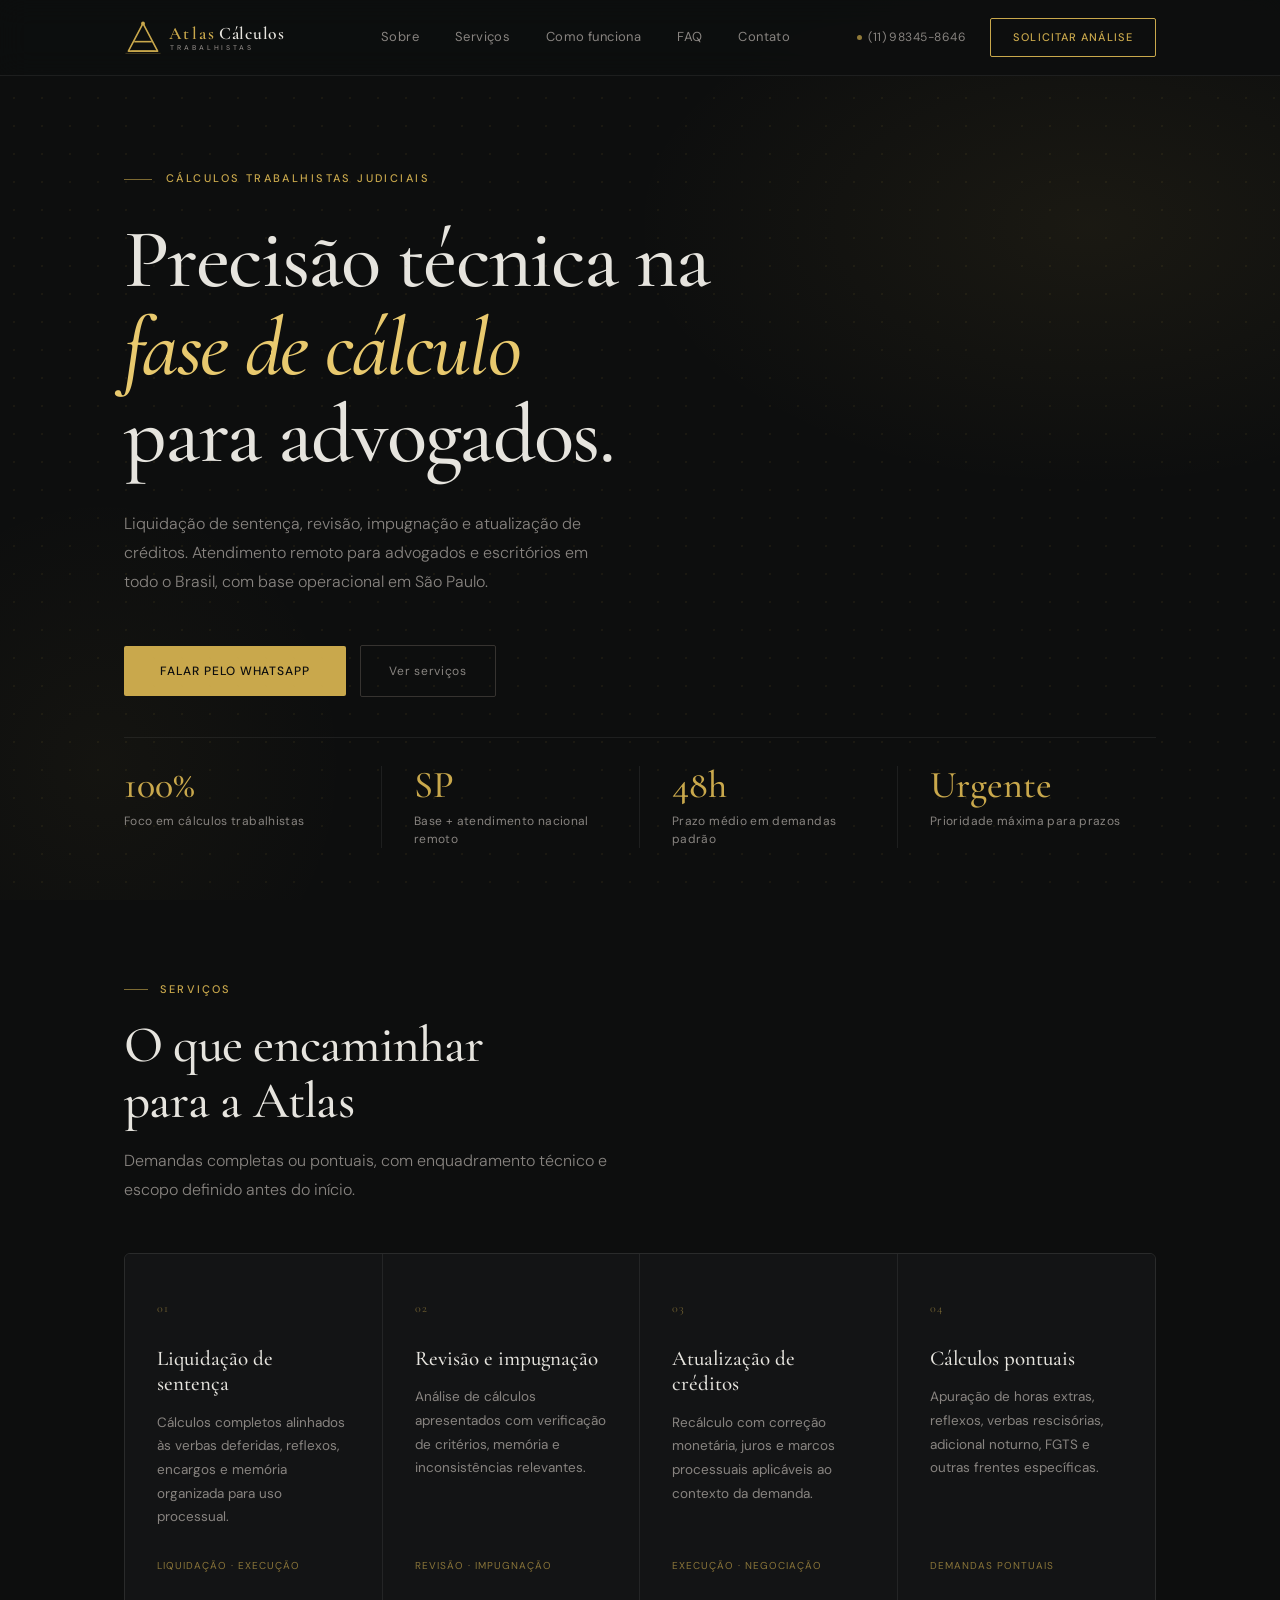
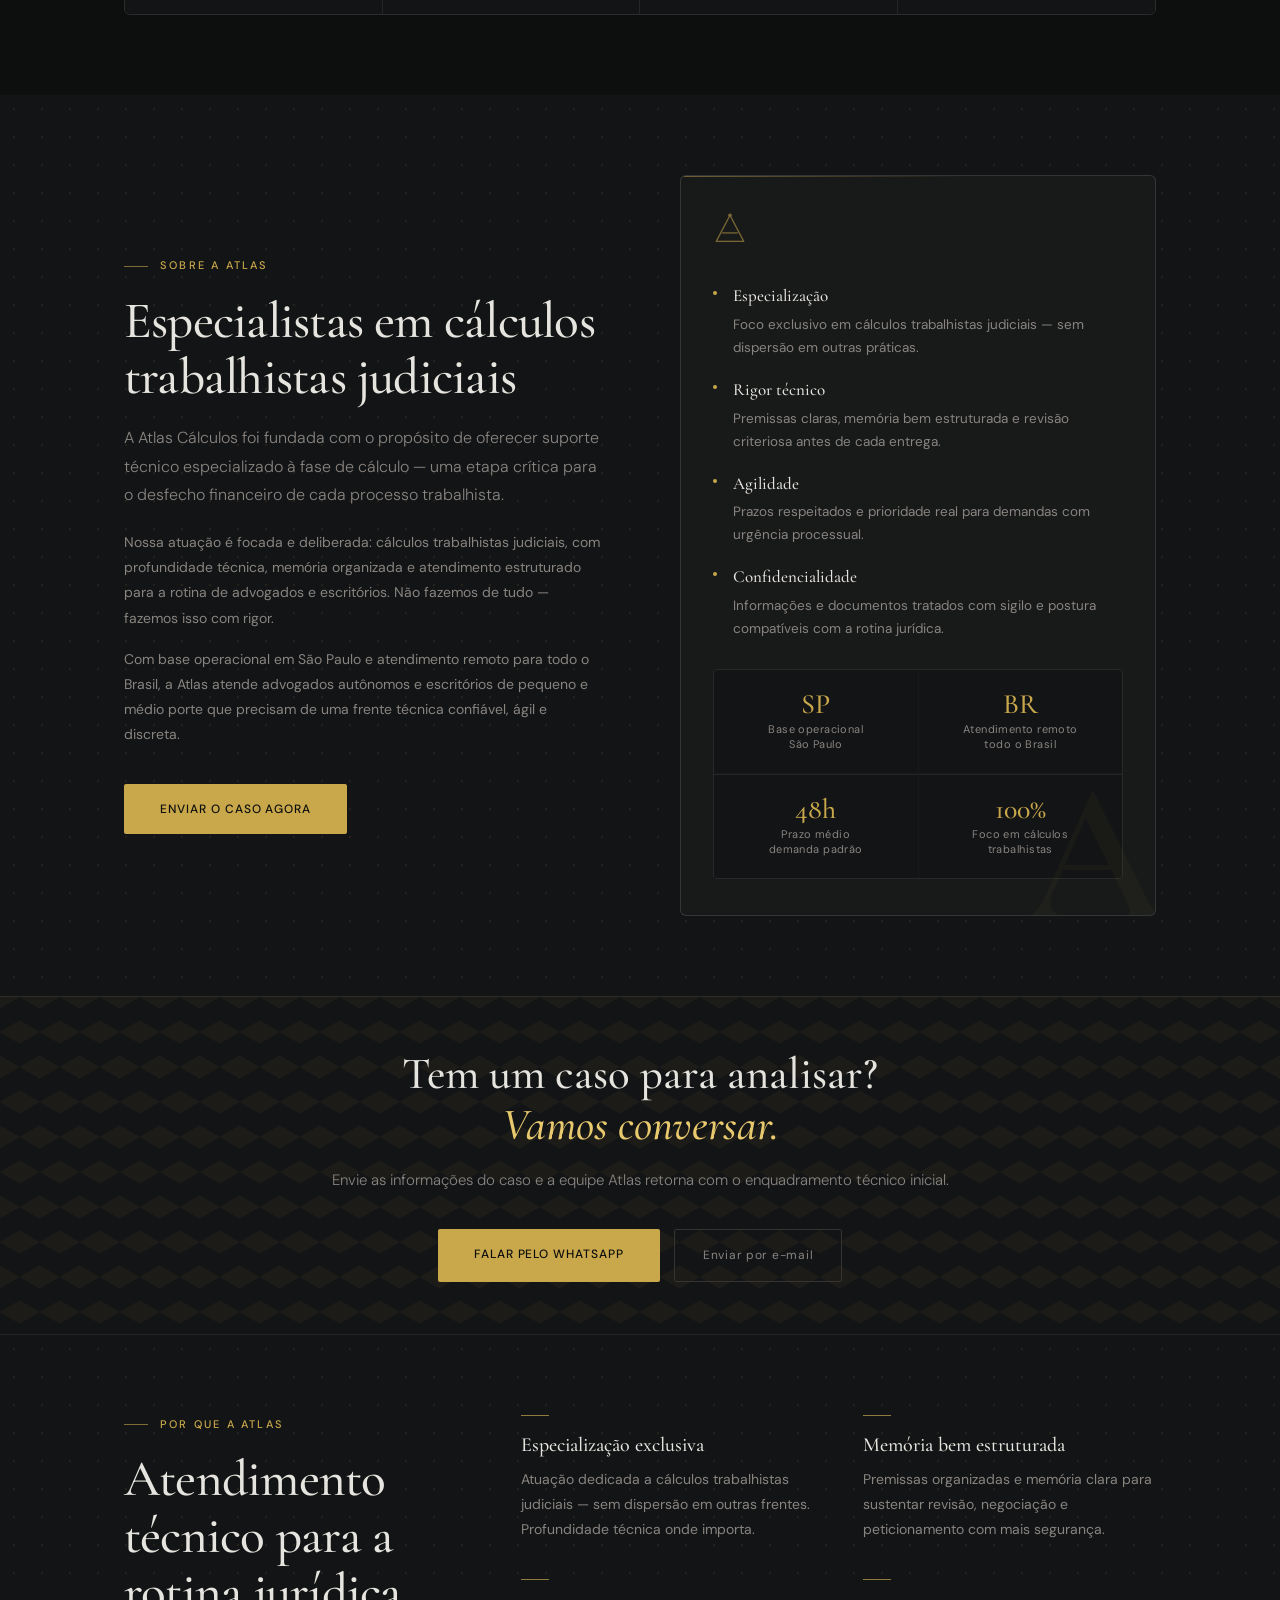
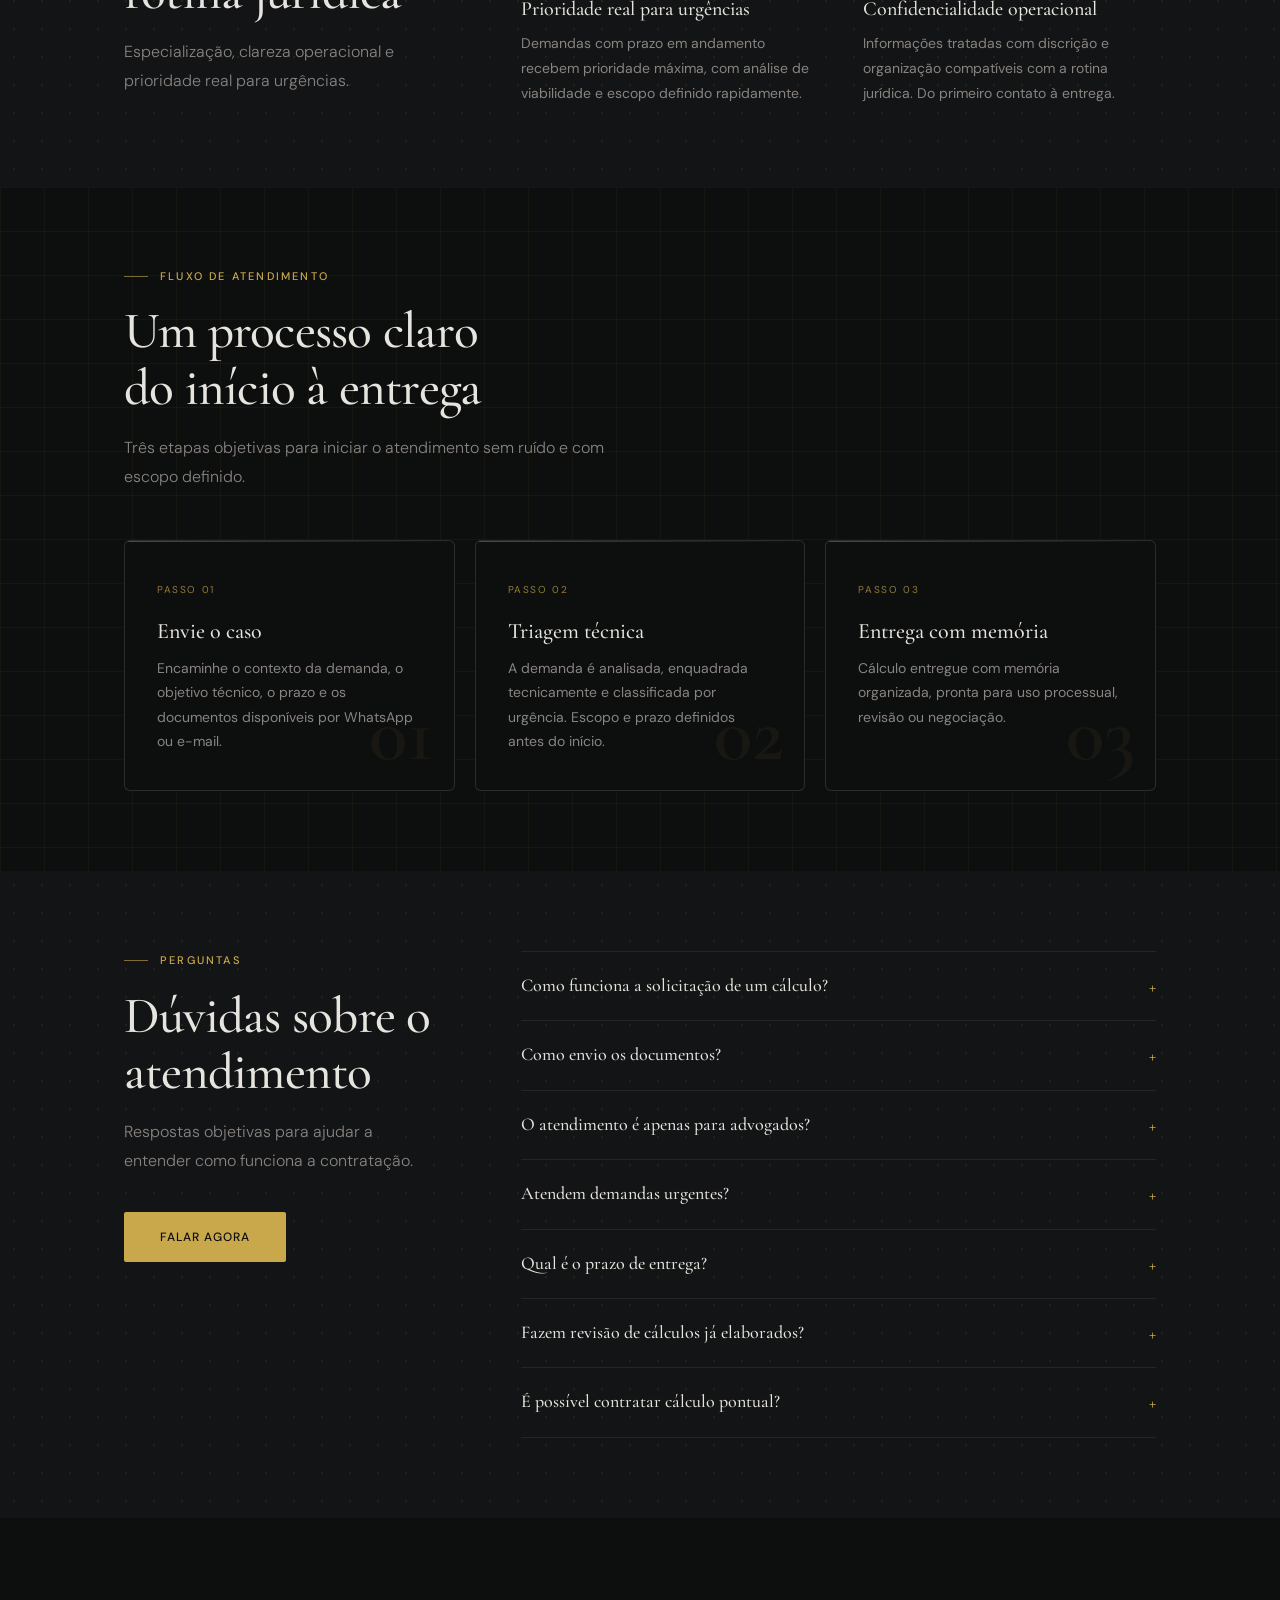
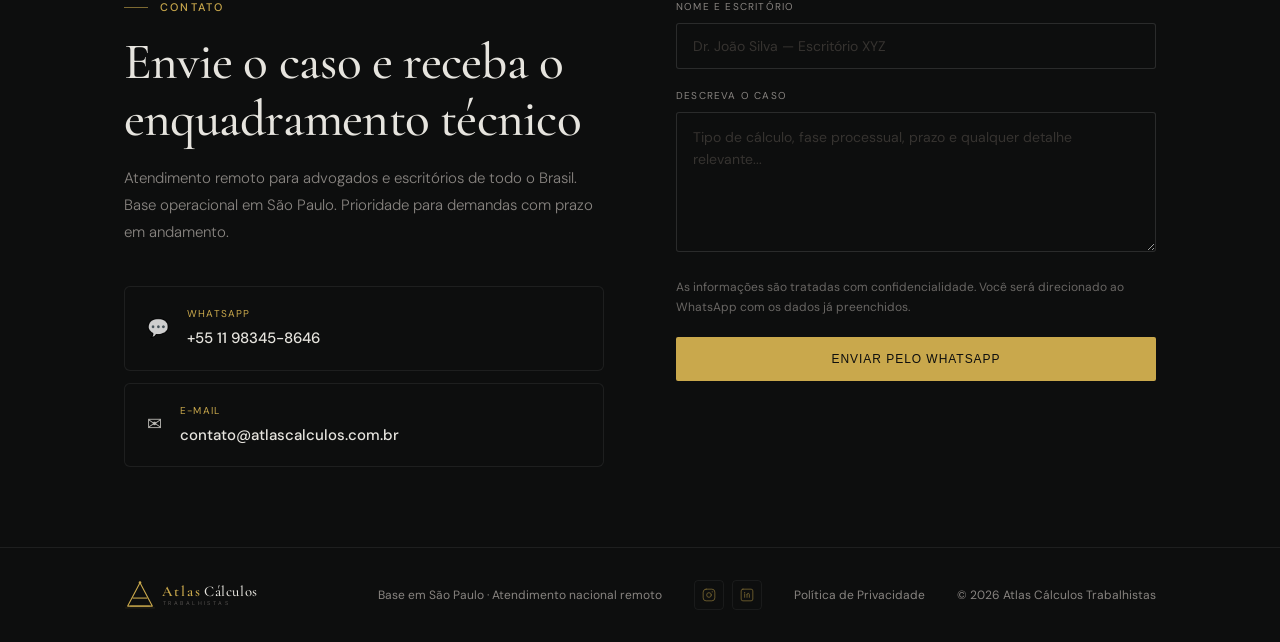
==== index.html @ a81eda56 "Add files via upload" ====
<!DOCTYPE html>
<html lang="pt-BR">
<head>
<meta charset="UTF-8"/>
<meta name="viewport" content="width=device-width, initial-scale=1.0"/>
<title>Atlas Cálculos Trabalhistas | Cálculos Judiciais para Advogados</title>
<meta name="description" content="Liquidação de sentença, revisão, impugnação e atualização de créditos trabalhistas. Atendimento remoto para advogados e escritórios em todo o Brasil, com base operacional em São Paulo."/>
<meta name="robots" content="index, follow"/>
<link rel="canonical" href="https://atlascalculos.com.br"/>
<meta name="theme-color" content="#0d0e0e"/>
<meta name="format-detection" content="telephone=yes"/>

<!-- Favicon SVG inline -->
<link rel="icon" type="image/svg+xml" href="data:image/svg+xml,%3Csvg xmlns='http://www.w3.org/2000/svg' viewBox='0 0 52 52'%3E%3Crect width='52' height='52' rx='8' fill='%230d0e0e'/%3E%3Cpolygon points='26,8 8,42 44,42' fill='none' stroke='%23c9a84c' stroke-width='2.5' stroke-linejoin='round'/%3E%3Cline x1='15' y1='30' x2='37' y2='30' stroke='%23c9a84c' stroke-width='2'/%3E%3Ccircle cx='26' cy='8' r='2.5' fill='%23c9a84c'/%3E%3C/svg%3E"/>

<!-- Open Graph / WhatsApp / redes sociais -->
<meta property="og:type" content="website"/>
<meta property="og:site_name" content="Atlas Cálculos Trabalhistas"/>
<meta property="og:title" content="Atlas Cálculos Trabalhistas | Cálculos Judiciais para Advogados"/>
<meta property="og:description" content="Liquidação de sentença, revisão, impugnação e atualização de créditos trabalhistas. Atendimento remoto para advogados e escritórios em todo o Brasil."/>
<meta property="og:url" content="https://atlascalculos.com.br"/>
<meta property="og:image" content="https://atlascalculos.com.br/og-image.jpg"/>
<meta property="og:image:width" content="1200"/>
<meta property="og:image:height" content="630"/>
<meta property="og:locale" content="pt_BR"/>

<!-- Twitter Card -->
<meta name="twitter:card" content="summary_large_image"/>
<meta name="twitter:title" content="Atlas Cálculos Trabalhistas"/>
<meta name="twitter:description" content="Cálculos trabalhistas judiciais para advogados e escritórios. Base em São Paulo, atendimento remoto nacional."/>
<meta name="twitter:image" content="https://atlascalculos.com.br/og-image.jpg"/>

<!-- Structured Data para Google -->
<script type="application/ld+json">
{
  "@context": "https://schema.org",
  "@type": "ProfessionalService",
  "name": "Atlas Cálculos Trabalhistas",
  "url": "https://atlascalculos.com.br",
  "description": "Cálculos trabalhistas judiciais para advogados e escritórios, com base operacional em São Paulo e atendimento técnico remoto para todo o Brasil.",
  "telephone": "+55 11 98345-8646",
  "email": "contato@atlascalculos.com.br",
  "address": {
    "@type": "PostalAddress",
    "addressLocality": "São Paulo",
    "addressRegion": "SP",
    "addressCountry": "BR"
  },
  "areaServed": {
    "@type": "Country",
    "name": "Brasil"
  },
  "availableLanguage": "pt-BR",
  "audience": {
    "@type": "Audience",
    "audienceType": "Advogados e escritórios de advocacia"
  },
  "contactPoint": {
    "@type": "ContactPoint",
    "telephone": "+55 11 98345-8646",
    "contactType": "customer service",
    "availableLanguage": "Portuguese"
  },
  "serviceType": [
    "Liquidação de sentença trabalhista",
    "Revisão de cálculos trabalhistas",
    "Impugnação de cálculos",
    "Atualização de créditos trabalhistas",
    "Cálculos trabalhistas judiciais"
  ]
}
</script>
<link rel="preconnect" href="https://fonts.googleapis.com"/>
<link rel="preconnect" href="https://fonts.gstatic.com" crossorigin/>
<link href="https://fonts.googleapis.com/css2?family=Cormorant+Garamond:ital,wght@0,400;0,500;0,600;1,400;1,500&family=DM+Sans:wght@300;400;500&display=swap" rel="stylesheet"/>
<style>
  /* ── TOKENS ── */
  :root {
    --bg:      #0d0e0e;
    --bg2:     #131415;
    --bg3:     #181919;
    --border:  rgba(255,255,255,0.07);
    --border2: rgba(255,255,255,0.12);
    --gold:    #c9a84c;
    --gold2:   #e8c96e;
    --text:    #e6e4de;
    --muted:   #888480;
    --faint:   #363330;
    --serif:   'Cormorant Garamond', Georgia, serif;
    --sans:    'DM Sans', sans-serif;
    --max:     1160px;
    --px:      clamp(24px, 5vw, 80px);
  }

  *, *::before, *::after { box-sizing: border-box; margin: 0; padding: 0; }
  html { scroll-behavior: smooth; }
  body {
    background: var(--bg);
    color: var(--text);
    font-family: var(--sans);
    font-size: 16px;
    line-height: 1.7;
    -webkit-font-smoothing: antialiased;
  }
  a { color: inherit; text-decoration: none; }

  /* ── CONTAINER ── */
  .wrap {
    max-width: var(--max);
    margin: 0 auto;
    padding: 0 var(--px);
  }

  /* ── NAV ── */
  nav {
    position: fixed; top: 0; left: 0; right: 0; z-index: 100;
    height: 76px;
    background: rgba(13,14,14,0.93);
    backdrop-filter: blur(14px);
    border-bottom: 0.5px solid var(--border);
  }
  .nav-inner {
    max-width: var(--max);
    margin: 0 auto;
    padding: 0 var(--px);
    height: 100%;
    display: flex;
    align-items: center;
    justify-content: space-between;
  }
  .nav-logo {
    display: flex;
    align-items: center;
    text-decoration: none;
  }
  .nav-links {
    display: flex;
    gap: 36px;
    font-size: 13px;
    color: var(--muted);
    letter-spacing: 0.03em;
  }
  .nav-links a { transition: color 0.18s; }
  .nav-links a:hover { color: var(--text); }
  .nav-phone {
    font-size: 12px;
    color: var(--muted);
    letter-spacing: 0.04em;
    display: flex;
    align-items: center;
    gap: 6px;
    transition: color 0.18s;
  }
  .nav-phone:hover { color: var(--text); }
  .nav-phone-dot {
    width: 5px; height: 5px;
    border-radius: 50%;
    background: var(--gold);
    opacity: 0.7;
    flex-shrink: 0;
  }
  .nav-right {
    display: flex;
    align-items: center;
    gap: 24px;
  }
  .nav-cta {
    display: inline-block;
    padding: 9px 22px;
    border: 0.5px solid var(--gold);
    color: var(--gold);
    font-size: 11px;
    font-weight: 500;
    letter-spacing: 0.1em;
    text-transform: uppercase;
    border-radius: 2px;
    transition: background 0.18s, color 0.18s;
  }
  .nav-cta:hover { background: var(--gold); color: #0d0e0e; }

  /* ── HERO ── */
  .hero {
    min-height: 100vh;
    display: flex;
    flex-direction: column;
    justify-content: flex-end;
    padding-top: 76px;
    position: relative;
    overflow: hidden;
  }
  .hero::before {
    content: '';
    position: absolute; inset: 0;
    background:
      radial-gradient(ellipse 55% 45% at 85% 25%, rgba(201,168,76,0.07) 0%, transparent 65%),
      radial-gradient(ellipse 35% 55% at 8%  85%, rgba(201,168,76,0.04) 0%, transparent 55%);
    pointer-events: none;
  }
  .hero::after {
    content: '';
    position: absolute; inset: 0;
    background-image: radial-gradient(circle, rgba(201,168,76,0.12) 1px, transparent 1px);
    background-size: 28px 28px;
    pointer-events: none;
    opacity: 0.6;
  }
  .hero-decor {
    position: absolute;
    top: 0; right: var(--px);
    width: 0.5px; height: 100%;
    background: linear-gradient(to bottom, transparent 5%, var(--border) 25%, var(--border) 75%, transparent 95%);
  }
  .hero-body {
    max-width: var(--max);
    margin: 0 auto;
    padding: 0 var(--px) 52px;
    width: 100%;
  }
  .hero-eyebrow {
    font-size: 11px;
    letter-spacing: 0.22em;
    text-transform: uppercase;
    color: var(--gold);
    font-weight: 500;
    margin-bottom: 28px;
    display: flex;
    align-items: center;
    gap: 14px;
  }
  .hero-eyebrow::before {
    content: '';
    display: block;
    width: 28px; height: 0.5px;
    background: var(--gold);
    opacity: 0.6;
  }
  .hero h1 {
    font-family: var(--serif);
    font-size: clamp(46px, 6.5vw, 88px);
    font-weight: 500;
    line-height: 1.05;
    letter-spacing: -0.02em;
    max-width: 780px;
    margin-bottom: 32px;
  }
  .hero h1 em {
    font-style: italic;
    color: var(--gold2);
  }
  .hero-sub {
    font-size: 16px;
    color: var(--muted);
    max-width: 500px;
    margin-bottom: 48px;
    line-height: 1.8;
    font-weight: 300;
  }
  .hero-actions {
    display: flex;
    gap: 14px;
    flex-wrap: wrap;
    align-items: center;
    margin-bottom: 40px;
  }

  /* ── BUTTONS ── */
  .btn-primary {
    display: inline-block;
    background: var(--gold);
    color: #0d0e0e;
    font-size: 12px;
    font-weight: 500;
    padding: 15px 36px;
    border-radius: 2px;
    letter-spacing: 0.08em;
    text-transform: uppercase;
    transition: background 0.18s, transform 0.15s;
    border: none; cursor: pointer;
  }
  .btn-primary:hover { background: var(--gold2); transform: translateY(-1px); }
  .btn-ghost {
    display: inline-block;
    background: transparent;
    color: var(--muted);
    font-size: 12px;
    padding: 15px 28px;
    border-radius: 2px;
    border: 0.5px solid var(--faint);
    letter-spacing: 0.06em;
    transition: border-color 0.18s, color 0.18s;
    cursor: pointer;
  }
  .btn-ghost:hover { border-color: var(--muted); color: var(--text); }

  /* ── HERO STATS ── */
  .hero-stats {
    display: grid;
    grid-template-columns: repeat(4, 1fr);
    gap: 0;
    border-top: 0.5px solid var(--border);
    padding-top: 28px;
  }
  .stat {
    padding-right: 32px;
    border-right: 0.5px solid var(--border);
  }
  .stat:first-child { padding-left: 0; }
  .stat:last-child { border-right: none; padding-right: 0; }
  .stat + .stat { padding-left: 32px; }
  .stat-num {
    font-family: var(--serif);
    font-size: 38px;
    font-weight: 500;
    color: var(--gold);
    line-height: 1;
    margin-bottom: 8px;
  }
  .stat-label {
    font-size: 12px;
    color: var(--muted);
    letter-spacing: 0.03em;
    line-height: 1.5;
  }

  /* ── SECTION BASE ── */
  .section {
    padding: 80px 0;
  }
  .section-inner {
    max-width: var(--max);
    margin: 0 auto;
    padding: 0 var(--px);
  }
  .section-alt {
    background: var(--bg2);
    background-image: radial-gradient(circle, rgba(201,168,76,0.09) 1px, transparent 1px);
    background-size: 28px 28px;
  }

  .section-process {
    background: var(--bg);
    background-image:
      linear-gradient(rgba(201,168,76,0.05) 1px, transparent 1px),
      linear-gradient(90deg, rgba(201,168,76,0.05) 1px, transparent 1px);
    background-size: 44px 44px;
  }

  .section-header {
    margin-bottom: 48px;
  }
  .eyebrow {
    font-size: 11px;
    letter-spacing: 0.2em;
    text-transform: uppercase;
    color: var(--gold);
    font-weight: 500;
    margin-bottom: 18px;
    display: flex;
    align-items: center;
    gap: 12px;
  }
  .eyebrow::before {
    content: '';
    display: block;
    width: 24px; height: 0.5px;
    background: var(--gold);
    opacity: 0.6;
    flex-shrink: 0;
  }
  h2 {
    font-family: var(--serif);
    font-size: clamp(32px, 4vw, 54px);
    font-weight: 500;
    line-height: 1.1;
    letter-spacing: -0.015em;
    margin-bottom: 18px;
  }
  .lead {
    font-size: 16px;
    color: var(--muted);
    max-width: 520px;
    line-height: 1.8;
    font-weight: 300;
  }

  /* ── SERVICES ── */
  .services-grid {
    display: grid;
    grid-template-columns: repeat(4, 1fr);
    border: 0.5px solid var(--border2);
    border-radius: 6px;
    overflow: hidden;
  }
  .service-card {
    background: var(--bg2);
    padding: 44px 32px 40px;
    transition: background 0.2s;
    display: flex;
    flex-direction: column;
    border-right: 0.5px solid var(--border);
  }
  .service-card:last-child { border-right: none; }
  .service-card:hover { background: var(--bg3); }
  .svc-num {
    font-family: var(--serif);
    font-size: 12px;
    color: var(--gold);
    opacity: 0.5;
    letter-spacing: 0.12em;
    margin-bottom: 28px;
  }
  .service-card h3 {
    font-family: var(--serif);
    font-size: 21px;
    font-weight: 500;
    line-height: 1.2;
    margin-bottom: 14px;
    flex-shrink: 0;
  }
  .service-card p {
    font-size: 13.5px;
    color: var(--muted);
    line-height: 1.75;
    flex: 1;
  }
  .svc-tag {
    display: inline-block;
    margin-top: 28px;
    font-size: 10px;
    color: var(--gold);
    opacity: 0.65;
    letter-spacing: 0.1em;
    text-transform: uppercase;
    flex-shrink: 0;
  }

  /* ── TRUST ── */
  .trust-layout {
    display: grid;
    grid-template-columns: 1fr 2fr;
    gap: 80px;
    align-items: start;
  }
  .trust-sticky {
    position: sticky;
    top: 100px;
  }
  .trust-grid {
    display: grid;
    grid-template-columns: 1fr 1fr;
    gap: 36px 48px;
  }
  .trust-item {}
  .trust-bar {
    width: 28px; height: 0.5px;
    background: var(--gold);
    opacity: 0.7;
    margin-bottom: 18px;
  }
  .trust-item h4 {
    font-family: var(--serif);
    font-size: 20px;
    font-weight: 500;
    margin-bottom: 10px;
    line-height: 1.2;
  }
  .trust-item p {
    font-size: 14px;
    color: var(--muted);
    line-height: 1.8;
  }

  /* ── PROCESS ── */
  .process-steps {
    display: grid;
    grid-template-columns: repeat(3, 1fr);
    gap: 20px;
  }
  .step {
    position: relative;
    padding: 40px 32px 36px;
    border: 0.5px solid var(--border2);
    border-radius: 6px;
    background: var(--bg);
    overflow: hidden;
  }
  .step::before {
    content: '';
    position: absolute;
    top: 0; left: 0; right: 0;
    height: 1px;
    background: linear-gradient(to right, var(--gold), transparent);
    opacity: 0.4;
  }
  .step-bg-num {
    font-family: var(--serif);
    font-size: 80px;
    font-weight: 600;
    color: var(--gold);
    opacity: 0.06;
    line-height: 1;
    position: absolute;
    bottom: 16px; right: 20px;
    user-select: none;
  }
  .step-label {
    font-size: 10px;
    letter-spacing: 0.16em;
    text-transform: uppercase;
    color: var(--gold);
    opacity: 0.7;
    margin-bottom: 20px;
  }
  .step h4 {
    font-family: var(--serif);
    font-size: 22px;
    font-weight: 500;
    margin-bottom: 12px;
    line-height: 1.2;
  }
  .step p {
    font-size: 14px;
    color: var(--muted);
    line-height: 1.75;
    position: relative;
  }

  /* ── FAQ ── */
  .faq-wrap {
    display: grid;
    grid-template-columns: 1fr 2fr;
    gap: 80px;
    align-items: start;
  }
  .faq-sticky {
    position: sticky;
    top: 100px;
  }
  .faq-list { }
  .faq-item {
    border-top: 0.5px solid var(--border);
    padding: 22px 0;
    cursor: pointer;
  }
  .faq-item:last-child { border-bottom: 0.5px solid var(--border); }
  .faq-q {
    display: flex;
    justify-content: space-between;
    align-items: flex-start;
    gap: 16px;
    font-family: var(--serif);
    font-size: 18px;
    font-weight: 500;
    line-height: 1.3;
    user-select: none;
  }
  .faq-icon {
    color: var(--gold);
    font-size: 18px;
    line-height: 1.3;
    flex-shrink: 0;
    transition: transform 0.25s;
    margin-top: 1px;
  }
  .faq-a {
    font-size: 14px;
    color: var(--muted);
    line-height: 1.8;
    max-height: 0;
    overflow: hidden;
    transition: max-height 0.35s ease, margin-top 0.25s;
  }
  .faq-item.open .faq-a { max-height: 320px; margin-top: 14px; }
  .faq-item.open .faq-icon { transform: rotate(45deg); }

  /* ── CONTACT ── */
  .contact-grid {
    display: grid;
    grid-template-columns: 1fr 1fr;
    gap: 72px;
    align-items: start;
  }
  .contact-desc {
    font-size: 15px;
    color: var(--muted);
    line-height: 1.8;
    margin-bottom: 40px;
    font-weight: 300;
  }
  .channels { display: flex; flex-direction: column; gap: 12px; }
  .channel {
    display: flex;
    align-items: center;
    gap: 18px;
    padding: 18px 22px;
    border: 0.5px solid var(--border);
    border-radius: 6px;
    background: var(--bg);
    transition: border-color 0.2s, background 0.2s;
  }
  .channel:hover { border-color: rgba(201,168,76,0.4); background: var(--bg3); }
  .channel-ico { font-size: 18px; opacity: 0.8; flex-shrink: 0; }
  .channel-lbl { font-size: 10px; text-transform: uppercase; letter-spacing: 0.12em; color: var(--gold); margin-bottom: 4px; }
  .channel-val { font-size: 15px; font-weight: 500; }
  .form-group { margin-bottom: 18px; }
  .form-group label {
    display: block;
    font-size: 10px;
    text-transform: uppercase;
    letter-spacing: 0.12em;
    color: var(--muted);
    margin-bottom: 8px;
  }
  .form-group input,
  .form-group textarea,
  .form-group select {
    width: 100%;
    background: var(--bg);
    border: 0.5px solid var(--border2);
    border-radius: 3px;
    padding: 13px 16px;
    color: var(--text);
    font-family: var(--sans);
    font-size: 14px;
    outline: none;
    transition: border-color 0.18s;
    appearance: none;
    -webkit-appearance: none;
  }
  .form-group input::placeholder,
  .form-group textarea::placeholder { color: var(--faint); }
  .form-group input:focus,
  .form-group textarea:focus,
  .form-group select:focus { border-color: rgba(201,168,76,0.5); }
  .form-group textarea { min-height: 110px; resize: vertical; line-height: 1.6; }
  .form-note {
    font-size: 12px;
    color: var(--muted);
    line-height: 1.65;
    margin-bottom: 20px;
    opacity: 0.75;
  }
  .btn-full { width: 100%; text-align: center; display: block; }

  /* ── SOBRE ── */
  .sobre-layout {
    display: grid;
    grid-template-columns: 1fr 1fr;
    gap: 80px;
    align-items: center;
  }
  .sobre-visual {
    position: relative;
  }
  .sobre-box {
    background: var(--bg3);
    border: 0.5px solid var(--border2);
    border-radius: 6px;
    padding: 36px 32px;
    position: relative;
    overflow: hidden;
  }
  .sobre-valores {
    display: flex;
    flex-direction: column;
    gap: 16px;
    position: relative;
  }
  .sobre-box::before {
    content: '';
    position: absolute;
    top: 0; left: 0; right: 0;
    height: 1px;
    background: linear-gradient(to right, var(--gold), transparent 60%);
    opacity: 0.5;
  }
  .sobre-box::after {
    content: 'A';
    font-family: var(--serif);
    font-size: 200px;
    font-weight: 600;
    color: var(--gold);
    opacity: 0.04;
    position: absolute;
    bottom: -40px; right: -10px;
    line-height: 1;
    user-select: none;
    pointer-events: none;
  }
  .sobre-valor {
    display: flex;
    align-items: flex-start;
    gap: 16px;
  }
  .sobre-valor-dot {
    width: 4px; height: 4px;
    border-radius: 50%;
    background: var(--gold);
    flex-shrink: 0;
    margin-top: 9px;
  }
  .sobre-valor-text strong {
    display: block;
    font-family: var(--serif);
    font-size: 17px;
    font-weight: 500;
    margin-bottom: 3px;
  }
  .sobre-valor-text p {
    font-size: 13.5px;
    color: var(--muted);
    line-height: 1.7;
  }
  .sobre-pilares {
    display: grid;
    grid-template-columns: 1fr 1fr;
    gap: 1px;
    margin-top: 28px;
    border: 0.5px solid var(--border);
    border-radius: 4px;
    overflow: hidden;
  }
  .pilar {
    background: var(--bg2);
    padding: 20px;
    text-align: center;
  }
  .pilar-num {
    font-family: var(--serif);
    font-size: 28px;
    font-weight: 500;
    color: var(--gold);
    line-height: 1;
    margin-bottom: 4px;
  }
  .pilar-lbl {
    font-size: 11px;
    color: var(--muted);
    letter-spacing: 0.04em;
    line-height: 1.4;
  }

  /* ── HUMANIZED CTA BANNER ── */
  .cta-banner {
    border-top: 0.5px solid var(--border);
    border-bottom: 0.5px solid var(--border);
    padding: 52px 0;
    background-color: var(--bg2);
    background-image:
      linear-gradient(30deg, rgba(201,168,76,0.05) 12%, transparent 12.5%, transparent 87%, rgba(201,168,76,0.05) 87.5%),
      linear-gradient(150deg, rgba(201,168,76,0.05) 12%, transparent 12.5%, transparent 87%, rgba(201,168,76,0.05) 87.5%),
      linear-gradient(30deg, rgba(201,168,76,0.05) 12%, transparent 12.5%, transparent 87%, rgba(201,168,76,0.05) 87.5%),
      linear-gradient(150deg, rgba(201,168,76,0.05) 12%, transparent 12.5%, transparent 87%, rgba(201,168,76,0.05) 87.5%);
    background-size: 40px 70px;
    background-position: 0 0, 0 0, 20px 35px, 20px 35px;
    text-align: center;
  }
  .cta-banner h3 {
    font-family: var(--serif);
    font-size: clamp(28px, 3.5vw, 48px);
    font-weight: 500;
    margin-bottom: 16px;
    line-height: 1.15;
  }
  .cta-banner h3 em { font-style: italic; color: var(--gold2); }
  .cta-banner p {
    font-size: 15px;
    color: var(--muted);
    margin-bottom: 36px;
    font-weight: 300;
  }
  .cta-banner-actions {
    display: flex;
    gap: 14px;
    justify-content: center;
    flex-wrap: wrap;
  }
  footer {
    border-top: 0.5px solid var(--border);
    padding: 28px 0;
  }
  .footer-inner {
    max-width: var(--max);
    margin: 0 auto;
    padding: 0 var(--px);
    display: flex;
    justify-content: space-between;
    align-items: center;
    flex-wrap: wrap;
    gap: 12px;
  }
  .footer-logo { font-family: var(--serif); font-size: 16px; font-weight: 600; }
  .footer-logo span { color: var(--gold); }
  .footer-meta { display: flex; gap: 32px; align-items: center; }
  footer p, .footer-meta a { font-size: 12px; color: var(--muted); }

  /* ── MOBILE ── */
  @media (max-width: 1024px) {
    .services-grid { grid-template-columns: repeat(2, 1fr); }
    .service-card { border-bottom: 0.5px solid var(--border); }
    .trust-layout { grid-template-columns: 1fr; gap: 48px; }
    .trust-sticky { position: static; }
    .faq-wrap { grid-template-columns: 1fr; gap: 48px; }
    .faq-sticky { position: static; }
    .sobre-layout { grid-template-columns: 1fr; gap: 52px; }
  }
  @media (max-width: 768px) {
    .nav-links { display: none; }
    .nav-phone { display: none; }
    .hero-stats { grid-template-columns: repeat(2, 1fr); gap: 0; }
    .stat { border-right: 0.5px solid var(--border); border-bottom: 0.5px solid var(--border); padding: 20px; }
    .stat:nth-child(2) { border-right: none; }
    .stat:nth-child(3), .stat:nth-child(4) { border-bottom: none; }
    .stat + .stat { padding-left: 20px; }
    .services-grid { grid-template-columns: 1fr; }
    .trust-grid { grid-template-columns: 1fr; gap: 36px; }
    .process-steps { grid-template-columns: 1fr; }
    .contact-grid { grid-template-columns: 1fr; gap: 52px; }
    .footer-inner { flex-direction: column; text-align: center; }
    .footer-meta { flex-direction: column; gap: 8px; }
    .sobre-pilares { grid-template-columns: 1fr 1fr; }
  }

  /* ── ANIMATIONS ── */
  @keyframes fadeUp {
    from { opacity: 0; transform: translateY(20px); }
    to   { opacity: 1; transform: translateY(0); }
  }
  .hero-eyebrow { animation: fadeUp 0.55s 0.05s ease both; }
  .hero h1      { animation: fadeUp 0.65s 0.15s ease both; }
  .hero-sub     { animation: fadeUp 0.65s 0.25s ease both; }
  .hero-actions { animation: fadeUp 0.65s 0.32s ease both; }
  .hero-stats   { animation: fadeUp 0.65s 0.42s ease both; }

  /* ── LGPD COOKIE BANNER ── */
  .lgpd-banner {
    position: fixed;
    bottom: 0; left: 0; right: 0;
    z-index: 200;
    background: var(--bg2);
    border-top: 0.5px solid var(--border2);
    padding: 20px var(--px);
    display: none;
    animation: fadeUp 0.4s ease both;
  }
  .lgpd-inner {
    max-width: var(--max);
    margin: 0 auto;
    display: flex;
    align-items: center;
    justify-content: space-between;
    gap: 24px;
    flex-wrap: wrap;
  }
  .lgpd-text {
    font-size: 13px;
    color: var(--muted);
    line-height: 1.65;
    flex: 1;
    min-width: 280px;
  }
  .lgpd-text a {
    color: var(--gold);
    text-decoration: underline;
    text-underline-offset: 2px;
  }
  .lgpd-actions {
    display: flex;
    gap: 10px;
    flex-shrink: 0;
  }
  .lgpd-accept {
    background: var(--gold);
    color: #0d0e0e;
    border: none;
    padding: 10px 24px;
    font-size: 11px;
    font-weight: 500;
    letter-spacing: 0.08em;
    text-transform: uppercase;
    border-radius: 2px;
    cursor: pointer;
    font-family: var(--sans);
    transition: background 0.18s;
  }
  .lgpd-accept:hover { background: var(--gold2); }
  .lgpd-reject {
    background: transparent;
    color: var(--muted);
    border: 0.5px solid var(--faint);
    padding: 10px 20px;
    font-size: 11px;
    font-weight: 500;
    letter-spacing: 0.06em;
    text-transform: uppercase;
    border-radius: 2px;
    cursor: pointer;
    font-family: var(--sans);
    transition: border-color 0.18s, color 0.18s;
  }
  .lgpd-reject:hover { border-color: var(--muted); color: var(--text); }

  /* ── PRIVACY MODAL ── */
  .priv-modal {
    position: fixed;
    inset: 0;
    z-index: 300;
    background: rgba(0,0,0,0.7);
    backdrop-filter: blur(6px);
    display: none;
    align-items: center;
    justify-content: center;
    padding: 24px;
  }
  .priv-box {
    background: var(--bg2);
    border: 0.5px solid var(--border2);
    border-radius: 6px;
    max-width: 680px;
    width: 100%;
    max-height: 80vh;
    overflow-y: auto;
    padding: 44px 40px;
    position: relative;
  }
  .priv-box h2 {
    font-size: clamp(24px, 3vw, 32px);
    margin-bottom: 24px;
  }
  .priv-box h4 {
    font-family: var(--serif);
    font-size: 18px;
    font-weight: 500;
    margin: 24px 0 8px;
    color: var(--text);
  }
  .priv-box p {
    font-size: 14px;
    color: var(--muted);
    line-height: 1.8;
    margin-bottom: 8px;
  }
  .priv-close {
    position: absolute;
    top: 20px; right: 24px;
    background: none;
    border: none;
    color: var(--muted);
    font-size: 24px;
    cursor: pointer;
    transition: color 0.18s;
    line-height: 1;
  }
  .priv-close:hover { color: var(--text); }
  @media (max-width: 768px) {
    .lgpd-inner { flex-direction: column; align-items: flex-start; }
    .priv-box { padding: 32px 24px; }
  }
</style>
</head>
<body>

<!-- NAV -->
<nav>
  <div class="nav-inner">
    <a href="#inicio" class="nav-logo">
      <svg width="190" height="44" viewBox="0 0 260 52" fill="none" xmlns="http://www.w3.org/2000/svg">
        <polygon points="26,6 6,44 46,44" fill="none" stroke="#c9a84c" stroke-width="2.2" stroke-linejoin="round"/>
        <line x1="14" y1="31" x2="38" y2="31" stroke="#c9a84c" stroke-width="2.2"/>
        <circle cx="26" cy="6" r="2.6" fill="#c9a84c"/>
        <line x1="2" y1="47" x2="50" y2="47" stroke="#c9a84c" stroke-width="0.8" opacity="0.5"/>
        <line x1="10" y1="44" x2="42" y2="44" stroke="#c9a84c" stroke-width="1.6"/>
        <text x="62" y="28" font-family="'Cormorant Garamond', Georgia, serif" font-size="24" font-weight="600" fill="#c9a84c" letter-spacing="3">Atlas</text>
        <text x="130" y="28" font-family="'Cormorant Garamond', Georgia, serif" font-size="24" font-weight="600" fill="#e6e4de" letter-spacing="1">Cálculos</text>
        <text x="63" y="43" font-family="'DM Sans', sans-serif" font-size="9.5" font-weight="500" fill="#888480" letter-spacing="4">TRABALHISTAS</text>
      </svg>
    </a>
    <div class="nav-links">
      <a href="#sobre">Sobre</a>
      <a href="#servicos">Serviços</a>
      <a href="#como-funciona">Como funciona</a>
      <a href="#faq">FAQ</a>
      <a href="#contato">Contato</a>
    </div>
    <div class="nav-right">
      <a href="tel:+5511983458646" class="nav-phone">
        <span class="nav-phone-dot"></span>
        (11) 98345-8646
      </a>
      <a href="https://wa.me/5511983458646" class="nav-cta" target="_blank">Solicitar análise</a>
    </div>
  </div>
</nav>

<!-- HERO -->
<section class="hero" id="inicio">
  <div class="hero-decor"></div>
  <div class="hero-body">
    <p class="hero-eyebrow">Cálculos Trabalhistas Judiciais</p>
    <h1>Precisão técnica na<br/><em>fase de cálculo</em><br/>para advogados.</h1>
    <p class="hero-sub">Liquidação de sentença, revisão, impugnação e atualização de créditos. Atendimento remoto para advogados e escritórios em todo o Brasil, com base operacional em São Paulo.</p>
    <div class="hero-actions">
      <a href="https://wa.me/5511983458646" class="btn-primary" target="_blank">Falar pelo WhatsApp</a>
      <a href="#servicos" class="btn-ghost">Ver serviços</a>
    </div>
    <div class="hero-stats">
      <div class="stat">
        <div class="stat-num">100%</div>
        <div class="stat-label">Foco em cálculos trabalhistas</div>
      </div>
      <div class="stat">
        <div class="stat-num">SP</div>
        <div class="stat-label">Base + atendimento nacional remoto</div>
      </div>
      <div class="stat">
        <div class="stat-num">48h</div>
        <div class="stat-label">Prazo médio em demandas padrão</div>
      </div>
      <div class="stat">
        <div class="stat-num">Urgente</div>
        <div class="stat-label">Prioridade máxima para prazos</div>
      </div>
    </div>
  </div>
</section>

<!-- SERVIÇOS -->
<div class="section" id="servicos">
  <div class="section-inner">
    <div class="section-header">
      <p class="eyebrow">Serviços</p>
      <h2>O que encaminhar<br/>para a Atlas</h2>
      <p class="lead">Demandas completas ou pontuais, com enquadramento técnico e escopo definido antes do início.</p>
    </div>
    <div class="services-grid">
      <div class="service-card">
        <div class="svc-num">01</div>
        <h3>Liquidação de sentença</h3>
        <p>Cálculos completos alinhados às verbas deferidas, reflexos, encargos e memória organizada para uso processual.</p>
        <span class="svc-tag">Liquidação · Execução</span>
      </div>
      <div class="service-card">
        <div class="svc-num">02</div>
        <h3>Revisão e impugnação</h3>
        <p>Análise de cálculos apresentados com verificação de critérios, memória e inconsistências relevantes.</p>
        <span class="svc-tag">Revisão · Impugnação</span>
      </div>
      <div class="service-card">
        <div class="svc-num">03</div>
        <h3>Atualização de créditos</h3>
        <p>Recálculo com correção monetária, juros e marcos processuais aplicáveis ao contexto da demanda.</p>
        <span class="svc-tag">Execução · Negociação</span>
      </div>
      <div class="service-card">
        <div class="svc-num">04</div>
        <h3>Cálculos pontuais</h3>
        <p>Apuração de horas extras, reflexos, verbas rescisórias, adicional noturno, FGTS e outras frentes específicas.</p>
        <span class="svc-tag">Demandas pontuais</span>
      </div>
    </div>
  </div>
</div>

<!-- SOBRE A ATLAS -->
<div class="section section-alt" id="sobre">
  <div class="section-inner">
    <div class="sobre-layout">
      <div>
        <p class="eyebrow">Sobre a Atlas</p>
        <h2>Especialistas em cálculos trabalhistas judiciais</h2>
        <p class="lead" style="margin-top:16px">A Atlas Cálculos foi fundada com o propósito de oferecer suporte técnico especializado à fase de cálculo — uma etapa crítica para o desfecho financeiro de cada processo trabalhista.</p>
        <p style="font-size:14px; color:var(--muted); margin-top:20px; line-height:1.8">Nossa atuação é focada e deliberada: cálculos trabalhistas judiciais, com profundidade técnica, memória organizada e atendimento estruturado para a rotina de advogados e escritórios. Não fazemos de tudo — fazemos isso com rigor.</p>
        <p style="font-size:14px; color:var(--muted); margin-top:16px; line-height:1.8">Com base operacional em São Paulo e atendimento remoto para todo o Brasil, a Atlas atende advogados autônomos e escritórios de pequeno e médio porte que precisam de uma frente técnica confiável, ágil e discreta.</p>
        <div style="margin-top:36px">
          <a href="https://wa.me/5511983458646" class="btn-primary" target="_blank">Enviar o caso agora</a>
        </div>
      </div>
      <div class="sobre-visual">
        <div class="sobre-box">
          <div style="margin-bottom: 28px; opacity: 0.55;">
            <svg width="34" height="34" viewBox="0 0 52 52" fill="none" xmlns="http://www.w3.org/2000/svg">
              <polygon points="26,5 5,45 47,45" fill="none" stroke="#c9a84c" stroke-width="2" stroke-linejoin="round"/>
              <line x1="14" y1="32" x2="38" y2="32" stroke="#c9a84c" stroke-width="2"/>
              <circle cx="26" cy="5" r="2.8" fill="#c9a84c"/>
              <line x1="10" y1="45" x2="42" y2="45" stroke="#c9a84c" stroke-width="1.5"/>
            </svg>
          </div>
          <div class="sobre-valores">
            <div class="sobre-valor">
              <div class="sobre-valor-dot"></div>
              <div class="sobre-valor-text">
                <strong>Especialização</strong>
                <p>Foco exclusivo em cálculos trabalhistas judiciais — sem dispersão em outras práticas.</p>
              </div>
            </div>
            <div class="sobre-valor">
              <div class="sobre-valor-dot"></div>
              <div class="sobre-valor-text">
                <strong>Rigor técnico</strong>
                <p>Premissas claras, memória bem estruturada e revisão criteriosa antes de cada entrega.</p>
              </div>
            </div>
            <div class="sobre-valor">
              <div class="sobre-valor-dot"></div>
              <div class="sobre-valor-text">
                <strong>Agilidade</strong>
                <p>Prazos respeitados e prioridade real para demandas com urgência processual.</p>
              </div>
            </div>
            <div class="sobre-valor">
              <div class="sobre-valor-dot"></div>
              <div class="sobre-valor-text">
                <strong>Confidencialidade</strong>
                <p>Informações e documentos tratados com sigilo e postura compatíveis com a rotina jurídica.</p>
              </div>
            </div>
          </div>
          <div class="sobre-pilares">
            <div class="pilar">
              <div class="pilar-num">SP</div>
              <div class="pilar-lbl">Base operacional<br/>São Paulo</div>
            </div>
            <div class="pilar">
              <div class="pilar-num">BR</div>
              <div class="pilar-lbl">Atendimento remoto<br/>todo o Brasil</div>
            </div>
            <div class="pilar" style="border-top: 0.5px solid var(--border);">
              <div class="pilar-num">48h</div>
              <div class="pilar-lbl">Prazo médio<br/>demanda padrão</div>
            </div>
            <div class="pilar" style="border-top: 0.5px solid var(--border);">
              <div class="pilar-num">100%</div>
              <div class="pilar-lbl">Foco em cálculos<br/>trabalhistas</div>
            </div>
          </div>
        </div>
      </div>
    </div>
  </div>
</div>

<!-- CTA HUMANIZADO -->
<div class="cta-banner">
  <div class="wrap">
    <h3>Tem um caso para analisar?<br/><em>Vamos conversar.</em></h3>
    <p>Envie as informações do caso e a equipe Atlas retorna com o enquadramento técnico inicial.</p>
    <div class="cta-banner-actions">
      <a href="https://wa.me/5511983458646" class="btn-primary" target="_blank">Falar pelo WhatsApp</a>
      <a href="mailto:contato@atlascalculos.com.br" class="btn-ghost">Enviar por e-mail</a>
    </div>
  </div>
</div>

<!-- POR QUE A ATLAS -->
<div class="section section-alt" id="confianca">
  <div class="section-inner">
    <div class="trust-layout">
      <div class="trust-sticky">
        <p class="eyebrow">Por que a Atlas</p>
        <h2>Atendimento técnico para a rotina jurídica</h2>
        <p class="lead" style="margin-top:16px">Especialização, clareza operacional e prioridade real para urgências.</p>
      </div>
      <div class="trust-grid">
        <div class="trust-item">
          <div class="trust-bar"></div>
          <h4>Especialização exclusiva</h4>
          <p>Atuação dedicada a cálculos trabalhistas judiciais — sem dispersão em outras frentes. Profundidade técnica onde importa.</p>
        </div>
        <div class="trust-item">
          <div class="trust-bar"></div>
          <h4>Memória bem estruturada</h4>
          <p>Premissas organizadas e memória clara para sustentar revisão, negociação e peticionamento com mais segurança.</p>
        </div>
        <div class="trust-item">
          <div class="trust-bar"></div>
          <h4>Prioridade real para urgências</h4>
          <p>Demandas com prazo em andamento recebem prioridade máxima, com análise de viabilidade e escopo definido rapidamente.</p>
        </div>
        <div class="trust-item">
          <div class="trust-bar"></div>
          <h4>Confidencialidade operacional</h4>
          <p>Informações tratadas com discrição e organização compatíveis com a rotina jurídica. Do primeiro contato à entrega.</p>
        </div>
      </div>
    </div>
  </div>
</div>

<!-- COMO FUNCIONA -->
<div class="section section-process" id="como-funciona">
  <div class="section-inner">
    <div class="section-header">
      <p class="eyebrow">Fluxo de atendimento</p>
      <h2>Um processo claro<br/>do início à entrega</h2>
      <p class="lead">Três etapas objetivas para iniciar o atendimento sem ruído e com escopo definido.</p>
    </div>
    <div class="process-steps">
      <div class="step">
        <span class="step-bg-num">01</span>
        <div class="step-label">Passo 01</div>
        <h4>Envie o caso</h4>
        <p>Encaminhe o contexto da demanda, o objetivo técnico, o prazo e os documentos disponíveis por WhatsApp ou e-mail.</p>
      </div>
      <div class="step">
        <span class="step-bg-num">02</span>
        <div class="step-label">Passo 02</div>
        <h4>Triagem técnica</h4>
        <p>A demanda é analisada, enquadrada tecnicamente e classificada por urgência. Escopo e prazo definidos antes do início.</p>
      </div>
      <div class="step">
        <span class="step-bg-num">03</span>
        <div class="step-label">Passo 03</div>
        <h4>Entrega com memória</h4>
        <p>Cálculo entregue com memória organizada, pronta para uso processual, revisão ou negociação.</p>
      </div>
    </div>
  </div>
</div>

<!-- FAQ -->
<div class="section section-alt" id="faq">
  <div class="section-inner">
    <div class="faq-wrap">
      <div class="faq-sticky">
        <p class="eyebrow">Perguntas</p>
        <h2>Dúvidas sobre o atendimento</h2>
        <p class="lead" style="margin-top:16px">Respostas objetivas para ajudar a entender como funciona a contratação.</p>
        <div style="margin-top:36px">
          <a href="https://wa.me/5511983458646" class="btn-primary" target="_blank">Falar agora</a>
        </div>
      </div>
      <div class="faq-list">
        <div class="faq-item">
          <div class="faq-q">Como funciona a solicitação de um cálculo? <span class="faq-icon">+</span></div>
          <div class="faq-a">Você encaminha as informações principais do caso, o objetivo da demanda, o prazo e os documentos disponíveis. A partir dessa triagem, é definido o escopo técnico e a melhor forma de condução do trabalho.</div>
        </div>
        <div class="faq-item">
          <div class="faq-q">Como envio os documentos? <span class="faq-icon">+</span></div>
          <div class="faq-a">Os documentos podem ser enviados por WhatsApp ou e-mail, conforme o volume e a necessidade do caso. Na análise inicial, indicamos o formato mais adequado para o encaminhamento.</div>
        </div>
        <div class="faq-item">
          <div class="faq-q">O atendimento é apenas para advogados? <span class="faq-icon">+</span></div>
          <div class="faq-a">Sim. O atendimento é remoto e direcionado a advogados autônomos e escritórios de todo o Brasil que precisam de suporte técnico especializado em cálculos trabalhistas.</div>
        </div>
        <div class="faq-item">
          <div class="faq-q">Atendem demandas urgentes? <span class="faq-icon">+</span></div>
          <div class="faq-a">Sim. Demandas com prazo recebem prioridade máxima, sempre com análise prévia do escopo e da viabilidade técnica do atendimento.</div>
        </div>
        <div class="faq-item">
          <div class="faq-q">Qual é o prazo de entrega? <span class="faq-icon">+</span></div>
          <div class="faq-a">O prazo varia conforme o volume de documentos e a complexidade do caso. Demandas padrão têm prazo médio de 48 horas. Urgências são priorizadas e o prazo é alinhado na triagem.</div>
        </div>
        <div class="faq-item">
          <div class="faq-q">Fazem revisão de cálculos já elaborados? <span class="faq-icon">+</span></div>
          <div class="faq-a">Sim. É possível analisar cálculos já produzidos para revisão de critérios, conferência de memória, impugnação ou validação técnica do material.</div>
        </div>
        <div class="faq-item">
          <div class="faq-q">É possível contratar cálculo pontual? <span class="faq-icon">+</span></div>
          <div class="faq-a">Sim. O atendimento abrange tanto cálculos completos quanto apurações pontuais, sempre conforme a demanda apresentada.</div>
        </div>
      </div>
    </div>
  </div>
</div>

<!-- CONTATO -->
<div class="section" id="contato">
  <div class="section-inner">
    <div class="contact-grid">
      <div>
        <p class="eyebrow">Contato</p>
        <h2>Envie o caso e receba o enquadramento técnico</h2>
        <p class="contact-desc" style="margin-top:16px">Atendimento remoto para advogados e escritórios de todo o Brasil. Base operacional em São Paulo. Prioridade para demandas com prazo em andamento.</p>
        <div class="channels">
          <a href="https://wa.me/5511983458646" class="channel" target="_blank">
            <span class="channel-ico">💬</span>
            <div>
              <div class="channel-lbl">WhatsApp</div>
              <div class="channel-val">+55 11 98345-8646</div>
            </div>
          </a>
          <a href="mailto:contato@atlascalculos.com.br" class="channel">
            <span class="channel-ico">✉</span>
            <div>
              <div class="channel-lbl">E-mail</div>
              <div class="channel-val">contato@atlascalculos.com.br</div>
            </div>
          </a>
        </div>
      </div>
      <div>
        <div class="form-group">
          <label>Nome e escritório</label>
          <input type="text" id="f-nome" placeholder="Dr. João Silva — Escritório XYZ"/>
        </div>
        <div class="form-group">
          <label>Descreva o caso</label>
          <textarea id="f-caso" placeholder="Tipo de cálculo, fase processual, prazo e qualquer detalhe relevante..." style="min-height:140px"></textarea>
        </div>
        <p class="form-note">As informações são tratadas com confidencialidade. Você será direcionado ao WhatsApp com os dados já preenchidos.</p>
        <button onclick="enviarWhatsApp()" class="btn-primary btn-full">Enviar pelo WhatsApp</button>
      </div>
    </div>
  </div>
</div>

<!-- FOOTER -->
<footer>
  <div class="footer-inner">
    <a href="#inicio" style="display:flex; align-items:center; text-decoration:none;">
      <svg width="160" height="38" viewBox="0 0 260 52" fill="none" xmlns="http://www.w3.org/2000/svg">
        <polygon points="26,6 6,44 46,44" fill="none" stroke="#c9a84c" stroke-width="1.8" stroke-linejoin="round"/>
        <line x1="14" y1="31" x2="38" y2="31" stroke="#c9a84c" stroke-width="1.8"/>
        <circle cx="26" cy="6" r="2.2" fill="#c9a84c"/>
        <line x1="2" y1="47" x2="50" y2="47" stroke="#c9a84c" stroke-width="0.6" opacity="0.4"/>
        <line x1="10" y1="44" x2="42" y2="44" stroke="#c9a84c" stroke-width="1.4"/>
        <text x="62" y="28" font-family="'Cormorant Garamond', Georgia, serif" font-size="24" font-weight="600" fill="#c9a84c" letter-spacing="3">Atlas</text>
        <text x="130" y="28" font-family="'Cormorant Garamond', Georgia, serif" font-size="24" font-weight="500" fill="#e6e4de" letter-spacing="1">Cálculos</text>
        <text x="63" y="43" font-family="'DM Sans', sans-serif" font-size="9" font-weight="400" fill="#555250" letter-spacing="4">TRABALHISTAS</text>
      </svg>
    </a>
    <div class="footer-meta">
      <p>Base em São Paulo · Atendimento nacional remoto</p>
      <div style="display:flex; gap:8px; align-items:center;">
        <a href="https://www.instagram.com/atlascalculos/" target="_blank" rel="noopener" aria-label="Instagram" style="display:flex; align-items:center; justify-content:center; width:30px; height:30px; border:0.5px solid rgba(255,255,255,0.1); border-radius:4px; transition:border-color 0.18s, opacity 0.18s; opacity:0.55;" onmouseover="this.style.opacity='1'; this.style.borderColor='rgba(201,168,76,0.4)'" onmouseout="this.style.opacity='0.55'; this.style.borderColor='rgba(255,255,255,0.1)'">
          <svg width="14" height="14" viewBox="0 0 24 24" fill="none" stroke="#c9a84c" stroke-width="1.5" stroke-linecap="round" stroke-linejoin="round"><rect x="2" y="2" width="20" height="20" rx="5"/><circle cx="12" cy="12" r="4"/><circle cx="17.5" cy="6.5" r="1" fill="#c9a84c" stroke="none"/></svg>
        </a>
        <a href="https://www.linkedin.com/company/112794314/" target="_blank" rel="noopener" aria-label="LinkedIn" style="display:flex; align-items:center; justify-content:center; width:30px; height:30px; border:0.5px solid rgba(255,255,255,0.1); border-radius:4px; transition:border-color 0.18s, opacity 0.18s; opacity:0.55;" onmouseover="this.style.opacity='1'; this.style.borderColor='rgba(201,168,76,0.4)'" onmouseout="this.style.opacity='0.55'; this.style.borderColor='rgba(255,255,255,0.1)'">
          <svg width="14" height="14" viewBox="0 0 24 24" fill="none" stroke="#c9a84c" stroke-width="1.5" stroke-linecap="round" stroke-linejoin="round"><rect x="2" y="2" width="20" height="20" rx="3"/><line x1="8" y1="11" x2="8" y2="16"/><line x1="8" y1="8" x2="8" y2="8.5" stroke-width="2"/><path d="M12 16v-5M12 11c0-1 1-2 2-2s2 1 2 2v5"/></svg>
        </a>
      </div>
      <a href="privacidade.html" style="transition:color 0.18s;">Política de Privacidade</a>
      <p>© 2026 Atlas Cálculos Trabalhistas</p>
    </div>
  </div>
</footer>

<script>
  document.querySelectorAll('.faq-item').forEach(function(item) {
    item.addEventListener('click', function() {
      var isOpen = item.classList.contains('open');
      document.querySelectorAll('.faq-item').forEach(function(i) { i.classList.remove('open'); });
      if (!isOpen) item.classList.add('open');
    });
  });

  function enviarWhatsApp() {
    var nome = document.getElementById('f-nome') ? document.getElementById('f-nome').value.trim() : '';
    var caso = document.getElementById('f-caso') ? document.getElementById('f-caso').value.trim() : '';
    if (!nome && !caso) {
      alert('Por favor, preencha ao menos seu nome ou a descrição do caso.');
      return;
    }
    var msg = 'Olá, gostaria de solicitar uma análise técnica.\n\n';
    if (nome) msg += '*Nome/Escritório:* ' + nome + '\n\n';
    if (caso) msg += '*Descrição do caso:* ' + caso;
    var url = 'https://wa.me/5511983458646?text=' + encodeURIComponent(msg);
    window.open(url, '_blank');
  }

  /* ── LGPD Cookie Banner ── */
  (function() {
    var banner = document.getElementById('lgpd-banner');
    if (!localStorage.getItem('atlas_lgpd')) {
      banner.style.display = 'block';
    }
  })();
  function lgpdAccept() {
    localStorage.setItem('atlas_lgpd', 'accepted');
    document.getElementById('lgpd-banner').style.display = 'none';
  }
  function lgpdReject() {
    localStorage.setItem('atlas_lgpd', 'rejected');
    document.getElementById('lgpd-banner').style.display = 'none';
  }

  /* ── Privacy Modal ── */
  document.getElementById('privacidade-modal').addEventListener('click', function(e) {
    if (e.target === this) this.style.display = 'none';
  });
</script>

<!-- LGPD COOKIE BANNER -->
<div class="lgpd-banner" id="lgpd-banner">
  <div class="lgpd-inner">
    <p class="lgpd-text">Este site utiliza cookies essenciais para o funcionamento e análise de desempenho. Ao continuar navegando, você concorda com o uso conforme nossa <a href="#" onclick="document.getElementById('privacidade-modal').style.display='flex'; return false;">Política de Privacidade</a>.</p>
    <div class="lgpd-actions">
      <button class="lgpd-accept" onclick="lgpdAccept()">Aceitar</button>
      <button class="lgpd-reject" onclick="lgpdReject()">Recusar</button>
    </div>
  </div>
</div>

<!-- PRIVACY POLICY MODAL -->
<div class="priv-modal" id="privacidade-modal">
  <div class="priv-box">
    <button class="priv-close" onclick="this.closest('.priv-modal').style.display='none'">&times;</button>
    <p class="eyebrow">Legal</p>
    <h2>Política de Privacidade</h2>
    <p>Última atualização: março de 2026</p>

    <h4>1. Responsável pelo tratamento</h4>
    <p>Atlas Cálculos Trabalhistas, com base operacional em São Paulo/SP. Contato para questões relacionadas a dados pessoais: contato@atlascalculos.com.br.</p>

    <h4>2. Dados coletados</h4>
    <p>Coletamos apenas os dados estritamente necessários para a prestação dos serviços: nome, nome do escritório, telefone, e-mail e informações relativas ao caso encaminhado. Dados de navegação (cookies analíticos) podem ser coletados para melhoria do site.</p>

    <h4>3. Finalidade do tratamento</h4>
    <p>Os dados pessoais são utilizados exclusivamente para: atendimento e comunicação sobre os serviços solicitados; triagem técnica e execução dos cálculos; análise de desempenho do site (dados anonimizados).</p>

    <h4>4. Compartilhamento</h4>
    <p>Os dados pessoais não são vendidos, cedidos ou compartilhados com terceiros, exceto quando necessário para o cumprimento de obrigação legal ou regulatória.</p>

    <h4>5. Cookies</h4>
    <p>Este site utiliza cookies essenciais para funcionamento e cookies analíticos (como Google Analytics) para compreender o uso do site. Você pode recusar cookies não essenciais através do banner exibido no acesso ao site.</p>

    <h4>6. Armazenamento e segurança</h4>
    <p>Os dados são armazenados em ambiente seguro e mantidos apenas pelo tempo necessário ao atendimento da finalidade para a qual foram coletados, respeitando os prazos legais aplicáveis.</p>

    <h4>7. Direitos do titular</h4>
    <p>Nos termos da Lei Geral de Proteção de Dados (Lei nº 13.709/2018), você pode solicitar acesso, correção, anonimização, portabilidade ou eliminação dos seus dados pessoais a qualquer momento, entrando em contato pelo e-mail contato@atlascalculos.com.br.</p>

    <h4>8. Alterações</h4>
    <p>Esta política pode ser atualizada periodicamente. Recomendamos a consulta regular desta página para ciência de eventuais alterações.</p>
  </div>
</div>
</body>
</html>
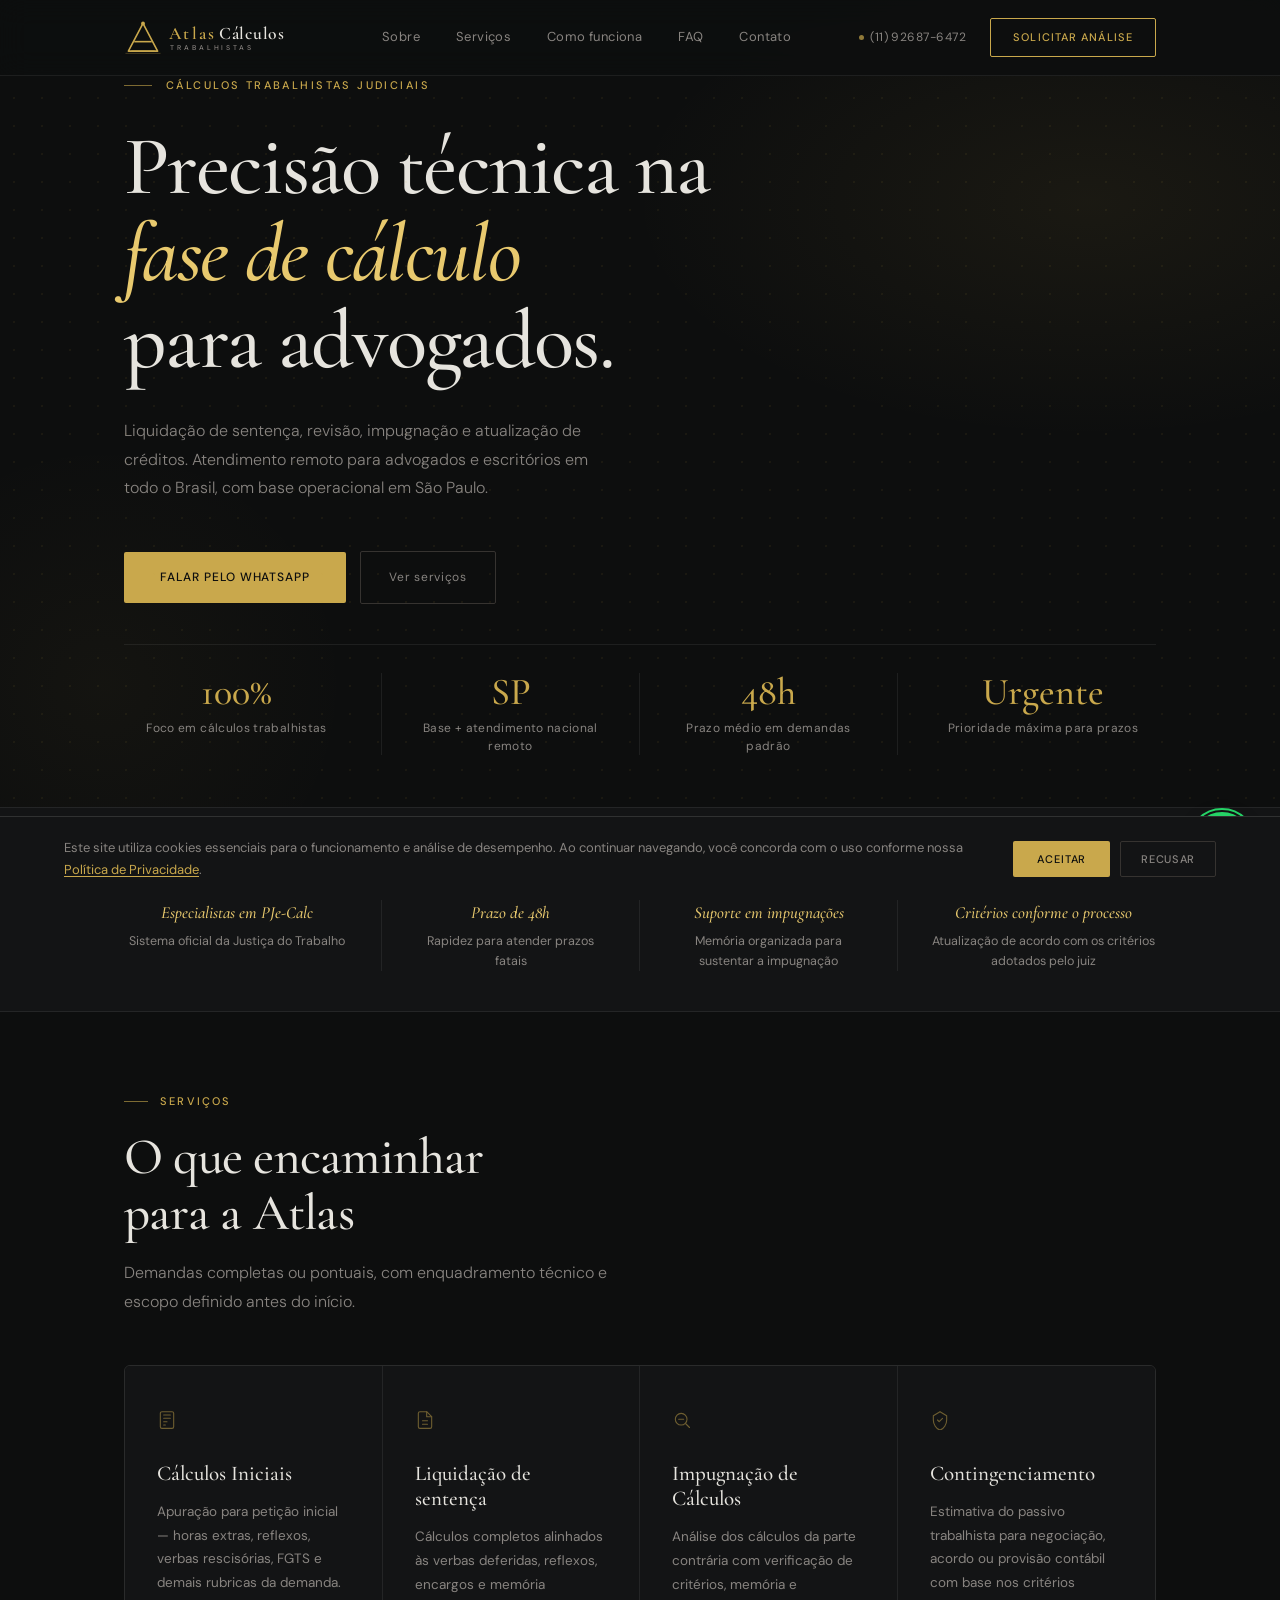
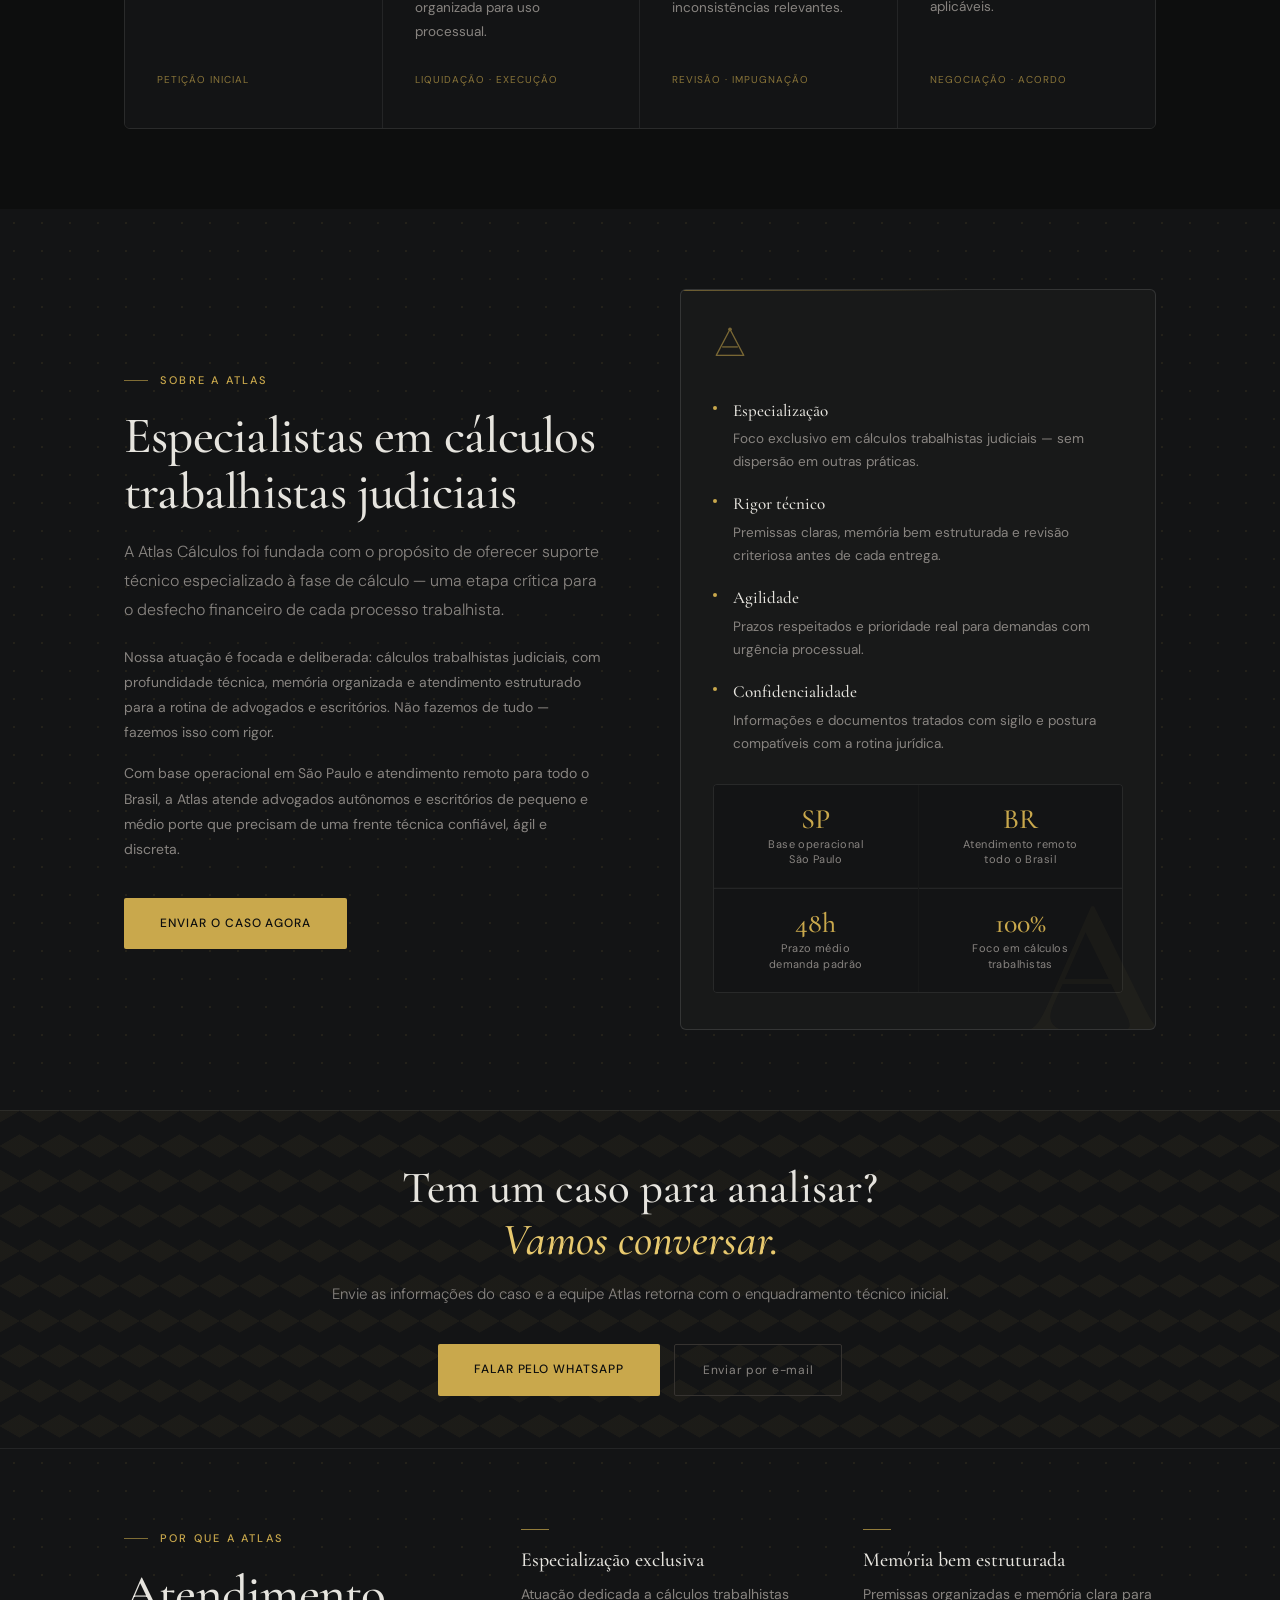
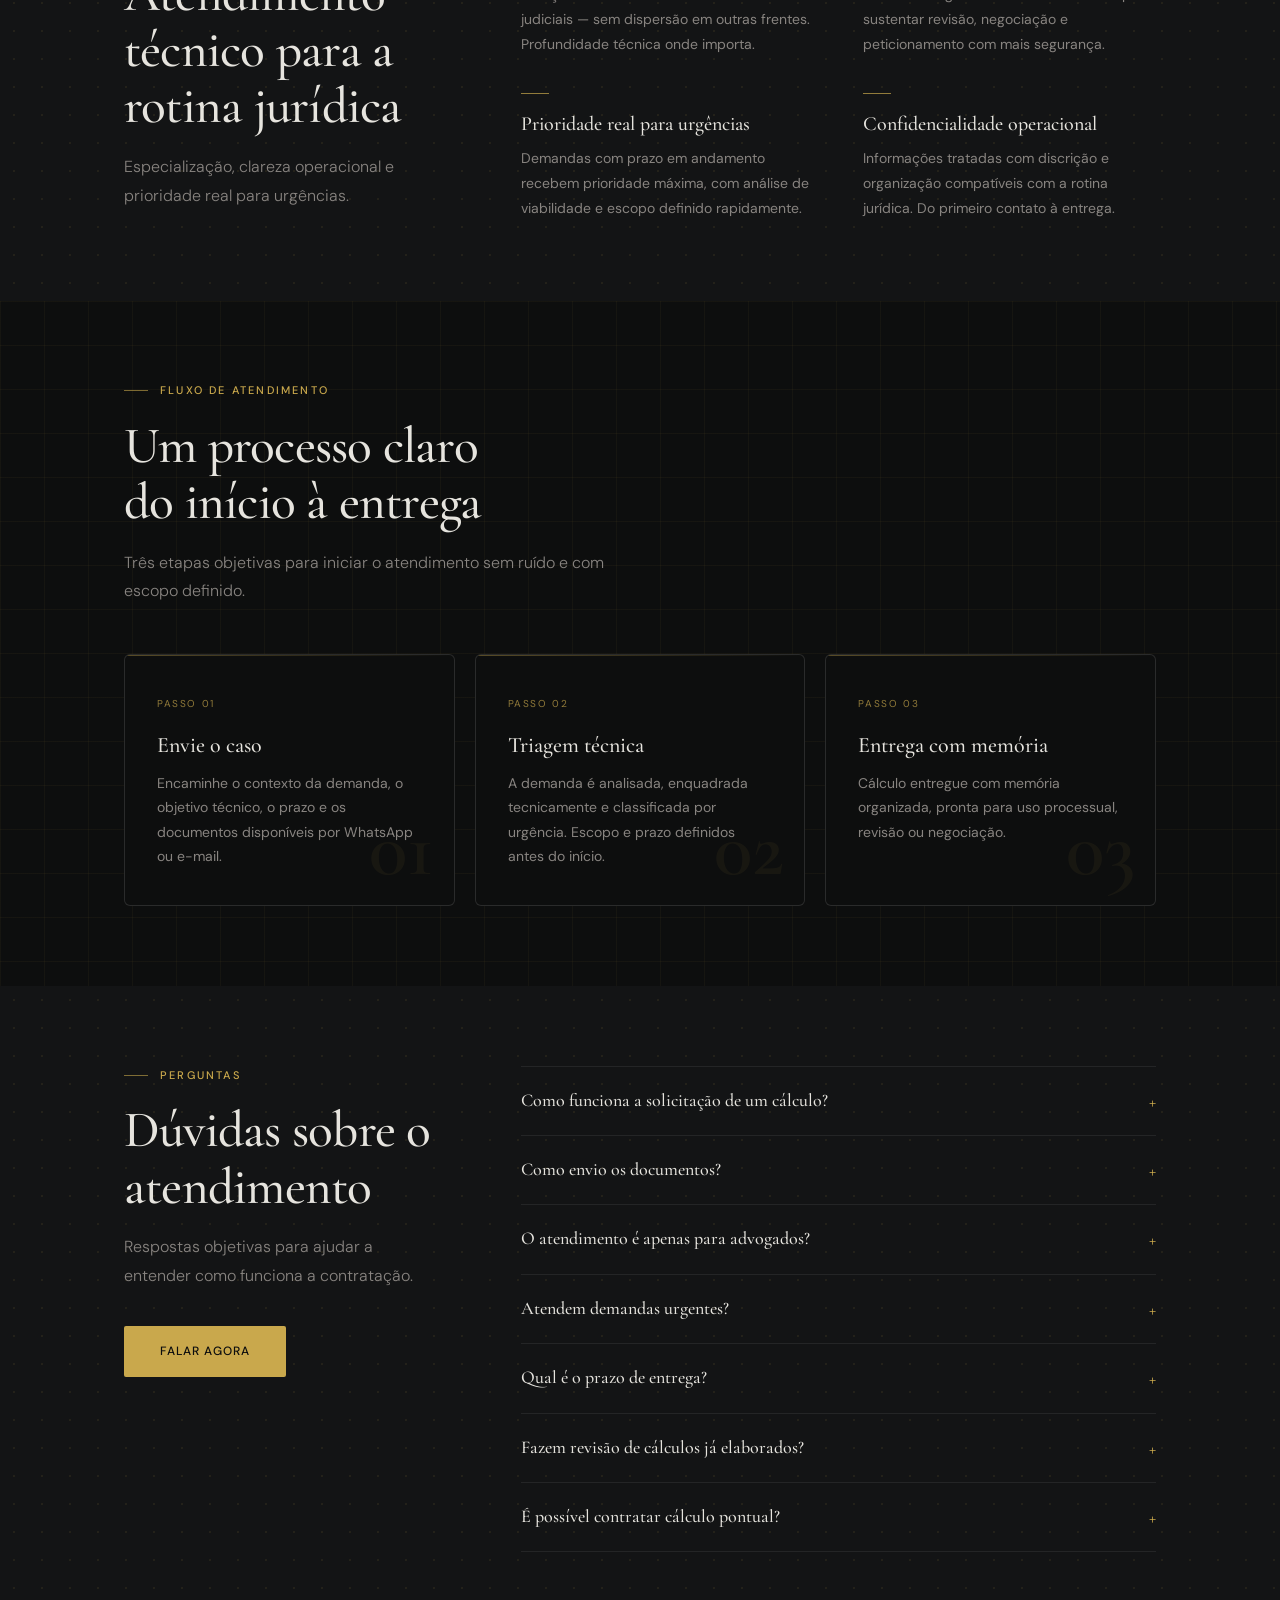
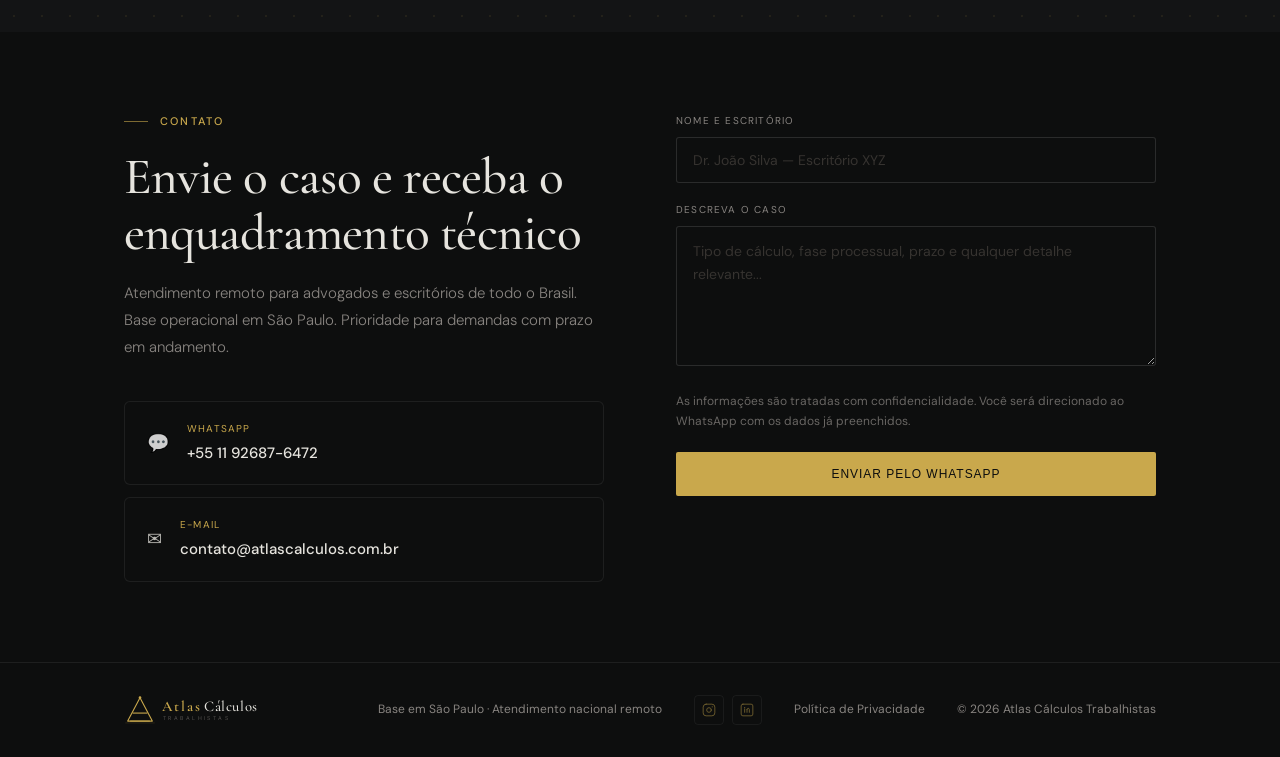
==== commit fb0e6354: "Add files via upload" ====
--- a/index.html
+++ b/index.html
@@ -10,6 +10,15 @@
 <meta name="theme-color" content="#0d0e0e"/>
 <meta name="format-detection" content="telephone=yes"/>
 
+<!-- Google Analytics 4 -->
+<script async src="https://www.googletagmanager.com/gtag/js?id=G-PFZM28X8TN"></script>
+<script>
+  window.dataLayer = window.dataLayer || [];
+  function gtag(){dataLayer.push(arguments);}
+  gtag('js', new Date());
+  gtag('config', 'G-PFZM28X8TN');
+</script>
+
 <!-- Favicon SVG inline -->
 <link rel="icon" type="image/svg+xml" href="data:image/svg+xml,%3Csvg xmlns='http://www.w3.org/2000/svg' viewBox='0 0 52 52'%3E%3Crect width='52' height='52' rx='8' fill='%230d0e0e'/%3E%3Cpolygon points='26,8 8,42 44,42' fill='none' stroke='%23c9a84c' stroke-width='2.5' stroke-linejoin='round'/%3E%3Cline x1='15' y1='30' x2='37' y2='30' stroke='%23c9a84c' stroke-width='2'/%3E%3Ccircle cx='26' cy='8' r='2.5' fill='%23c9a84c'/%3E%3C/svg%3E"/>
 
@@ -38,7 +47,7 @@
   "name": "Atlas Cálculos Trabalhistas",
   "url": "https://atlascalculos.com.br",
   "description": "Cálculos trabalhistas judiciais para advogados e escritórios, com base operacional em São Paulo e atendimento técnico remoto para todo o Brasil.",
-  "telephone": "+55 11 98345-8646",
+  "telephone": "+55 11 92687-6472",
   "email": "contato@atlascalculos.com.br",
   "address": {
     "@type": "PostalAddress",
@@ -57,7 +66,7 @@
   },
   "contactPoint": {
     "@type": "ContactPoint",
-    "telephone": "+55 11 98345-8646",
+    "telephone": "+55 11 92687-6472",
     "contactType": "customer service",
     "availableLanguage": "Portuguese"
   },
@@ -93,7 +102,7 @@
   }
 
   *, *::before, *::after { box-sizing: border-box; margin: 0; padding: 0; }
-  html { scroll-behavior: smooth; }
+  html { scroll-behavior: smooth; height: -webkit-fill-available; }
   body {
     background: var(--bg);
     color: var(--text);
@@ -181,6 +190,8 @@
   /* ── HERO ── */
   .hero {
     min-height: 100vh;
+    min-height: 100svh;
+    min-height: -webkit-fill-available;
     display: flex;
     flex-direction: column;
     justify-content: flex-end;
@@ -303,6 +314,7 @@
   .stat {
     padding-right: 32px;
     border-right: 0.5px solid var(--border);
+    text-align: center;
   }
   .stat:first-child { padding-left: 0; }
   .stat:last-child { border-right: none; padding-right: 0; }
@@ -343,6 +355,52 @@
       linear-gradient(rgba(201,168,76,0.05) 1px, transparent 1px),
       linear-gradient(90deg, rgba(201,168,76,0.05) 1px, transparent 1px);
     background-size: 44px 44px;
+  }
+
+  /* ── CREDIBILITY BAR ── */
+  .credibility-bar {
+    border-top: 0.5px solid var(--border);
+    border-bottom: 0.5px solid var(--border);
+    background: var(--bg2);
+    padding: 40px 0;
+  }
+  .credibility-inner {
+    max-width: var(--max);
+    margin: 0 auto;
+    padding: 0 var(--px);
+    display: grid;
+    grid-template-columns: repeat(4, 1fr);
+    gap: 0;
+  }
+  .cred-item {
+    text-align: center;
+    padding: 0 32px;
+    border-right: 0.5px solid var(--border);
+  }
+  .cred-item:first-child { padding-left: 0; }
+  .cred-item:last-child { border-right: none; padding-right: 0; }
+  .cred-icon { margin-bottom: 16px; }
+  .cred-item h4 {
+    font-family: var(--serif);
+    font-size: 17px;
+    font-weight: 500;
+    color: var(--gold2);
+    font-style: italic;
+    margin-bottom: 8px;
+    line-height: 1.25;
+  }
+  .cred-item p {
+    font-size: 12.5px;
+    color: var(--muted);
+    line-height: 1.6;
+  }
+  @media (max-width: 768px) {
+    .credibility-inner { grid-template-columns: repeat(2, 1fr); gap: 28px 0; }
+    .cred-item { padding: 0 20px; }
+    .cred-item:first-child { padding-left: 20px; }
+    .cred-item:nth-child(2) { border-right: none; }
+    .cred-item:nth-child(3) { border-right: 0.5px solid var(--border); }
+    .cred-item:nth-child(4) { border-right: none; }
   }
 
   .section-header {
@@ -402,12 +460,9 @@
   .service-card:last-child { border-right: none; }
   .service-card:hover { background: var(--bg3); }
   .svc-num {
-    font-family: var(--serif);
-    font-size: 12px;
-    color: var(--gold);
     opacity: 0.5;
-    letter-spacing: 0.12em;
     margin-bottom: 28px;
+    line-height: 1;
   }
   .service-card h3 {
     font-family: var(--serif);
@@ -807,11 +862,18 @@
   @media (max-width: 768px) {
     .nav-links { display: none; }
     .nav-phone { display: none; }
+    .nav-logo svg { width: 150px; height: 36px; }
+    .nav-cta { font-size: 9px; padding: 8px 14px; white-space: nowrap; }
+    .hero { justify-content: flex-start; padding-top: 120px; min-height: 100svh; min-height: -webkit-fill-available; }
+    .hero-body { padding-bottom: 32px; }
+    .hero h1 { font-size: clamp(36px, 8vw, 52px); }
     .hero-stats { grid-template-columns: repeat(2, 1fr); gap: 0; }
     .stat { border-right: 0.5px solid var(--border); border-bottom: 0.5px solid var(--border); padding: 20px; }
+    .stat:first-child { padding-left: 20px; }
     .stat:nth-child(2) { border-right: none; }
     .stat:nth-child(3), .stat:nth-child(4) { border-bottom: none; }
     .stat + .stat { padding-left: 20px; }
+    .stat-num { font-size: 30px; }
     .services-grid { grid-template-columns: 1fr; }
     .trust-grid { grid-template-columns: 1fr; gap: 36px; }
     .process-steps { grid-template-columns: 1fr; }
@@ -955,6 +1017,50 @@
   @media (max-width: 768px) {
     .lgpd-inner { flex-direction: column; align-items: flex-start; }
     .priv-box { padding: 32px 24px; }
+  }
+
+  /* ── FLOATING WHATSAPP BUTTON ── */
+  .wpp-float {
+    position: fixed;
+    bottom: 28px;
+    right: 28px;
+    z-index: 150;
+    width: 60px;
+    height: 60px;
+    border-radius: 50%;
+    background: #25D366;
+    display: flex;
+    align-items: center;
+    justify-content: center;
+    box-shadow: 0 4px 16px rgba(0,0,0,0.35);
+    transition: transform 0.2s, box-shadow 0.2s;
+    cursor: pointer;
+  }
+  .wpp-float:hover {
+    transform: scale(1.08);
+    box-shadow: 0 6px 24px rgba(37,211,102,0.35);
+  }
+  .wpp-float svg {
+    width: 32px;
+    height: 32px;
+    fill: #fff;
+  }
+  .wpp-float-pulse {
+    position: absolute;
+    inset: -4px;
+    border-radius: 50%;
+    border: 2px solid #25D366;
+    animation: wppPulse 2s ease-out infinite;
+    pointer-events: none;
+  }
+  @keyframes wppPulse {
+    0% { transform: scale(1); opacity: 0.6; }
+    100% { transform: scale(1.35); opacity: 0; }
+  }
+  /* Ajuste quando o banner LGPD está visível */
+  @media (max-width: 768px) {
+    .wpp-float { bottom: 20px; right: 20px; width: 54px; height: 54px; }
+    .wpp-float svg { width: 28px; height: 28px; }
   }
 </style>
 </head>
@@ -983,11 +1089,11 @@
       <a href="#contato">Contato</a>
     </div>
     <div class="nav-right">
-      <a href="tel:+5511983458646" class="nav-phone">
+      <a href="tel:+5511926876472" class="nav-phone">
         <span class="nav-phone-dot"></span>
-        (11) 98345-8646
+        (11) 92687-6472
       </a>
-      <a href="https://wa.me/5511983458646" class="nav-cta" target="_blank">Solicitar análise</a>
+      <a href="https://wa.me/5511926876472" class="nav-cta" target="_blank">Solicitar análise</a>
     </div>
   </div>
 </nav>
@@ -1000,7 +1106,7 @@
     <h1>Precisão técnica na<br/><em>fase de cálculo</em><br/>para advogados.</h1>
     <p class="hero-sub">Liquidação de sentença, revisão, impugnação e atualização de créditos. Atendimento remoto para advogados e escritórios em todo o Brasil, com base operacional em São Paulo.</p>
     <div class="hero-actions">
-      <a href="https://wa.me/5511983458646" class="btn-primary" target="_blank">Falar pelo WhatsApp</a>
+      <a href="https://wa.me/5511926876472" class="btn-primary" target="_blank">Falar pelo WhatsApp</a>
       <a href="#servicos" class="btn-ghost">Ver serviços</a>
     </div>
     <div class="hero-stats">
@@ -1023,6 +1129,59 @@
     </div>
   </div>
 </section>
+
+<!-- FAIXA DE CREDIBILIDADE -->
+<div class="credibility-bar">
+  <div class="credibility-inner">
+    <div class="cred-item">
+      <div class="cred-icon">
+        <svg width="30" height="30" viewBox="0 0 32 32" fill="none" stroke="#c9a84c" stroke-width="1.2" stroke-linecap="round" stroke-linejoin="round">
+          <rect x="4" y="6" width="24" height="20" rx="2"/>
+          <line x1="4" y1="12" x2="28" y2="12"/>
+          <line x1="12" y1="12" x2="12" y2="26"/>
+          <circle cx="20" cy="19" r="3"/>
+          <path d="M18.5 20.5L17 22"/>
+        </svg>
+      </div>
+      <h4>Especialistas em PJe-Calc</h4>
+      <p>Sistema oficial da Justiça do Trabalho</p>
+    </div>
+    <div class="cred-item">
+      <div class="cred-icon">
+        <svg width="30" height="30" viewBox="0 0 32 32" fill="none" stroke="#c9a84c" stroke-width="1.2" stroke-linecap="round" stroke-linejoin="round">
+          <circle cx="16" cy="16" r="11"/>
+          <polyline points="16,9 16,16 21,19"/>
+          <path d="M25 25l3 3"/>
+        </svg>
+      </div>
+      <h4>Prazo de 48h</h4>
+      <p>Rapidez para atender prazos fatais</p>
+    </div>
+    <div class="cred-item">
+      <div class="cred-icon">
+        <svg width="30" height="30" viewBox="0 0 32 32" fill="none" stroke="#c9a84c" stroke-width="1.2" stroke-linecap="round" stroke-linejoin="round">
+          <path d="M6 4h14l6 6v18a2 2 0 01-2 2H6a2 2 0 01-2-2V6a2 2 0 012-2z"/>
+          <polyline points="20,4 20,10 26,10"/>
+          <line x1="10" y1="16" x2="22" y2="16"/>
+          <line x1="10" y1="20" x2="22" y2="20"/>
+          <line x1="10" y1="24" x2="16" y2="24"/>
+        </svg>
+      </div>
+      <h4>Suporte em impugnações</h4>
+      <p>Memória organizada para sustentar a impugnação</p>
+    </div>
+    <div class="cred-item">
+      <div class="cred-icon">
+        <svg width="30" height="30" viewBox="0 0 32 32" fill="none" stroke="#c9a84c" stroke-width="1.2" stroke-linecap="round" stroke-linejoin="round">
+          <path d="M16 4L6 9v6c0 7 4.3 13.5 10 15 5.7-1.5 10-8 10-15V9L16 4z"/>
+          <polyline points="11,17 14.5,20.5 21,13"/>
+        </svg>
+      </div>
+      <h4>Critérios conforme o processo</h4>
+      <p>Atualização de acordo com os critérios adotados pelo juiz</p>
+    </div>
+  </div>
+</div>
 
 <!-- SERVIÇOS -->
 <div class="section" id="servicos">
@@ -1034,28 +1193,36 @@
     </div>
     <div class="services-grid">
       <div class="service-card">
-        <div class="svc-num">01</div>
+        <div class="svc-num">
+          <svg width="20" height="20" viewBox="0 0 24 24" fill="none" stroke="#c9a84c" stroke-width="1.3" stroke-linecap="round" stroke-linejoin="round"><rect x="4" y="2" width="16" height="20" rx="2"/><line x1="8" y1="6" x2="16" y2="6"/><line x1="8" y1="10" x2="16" y2="10"/><line x1="8" y1="14" x2="12" y2="14"/><line x1="8" y1="18" x2="10" y2="18"/></svg>
+        </div>
+        <h3>Cálculos Iniciais</h3>
+        <p>Apuração para petição inicial — horas extras, reflexos, verbas rescisórias, FGTS e demais rubricas da demanda.</p>
+        <span class="svc-tag">Petição Inicial</span>
+      </div>
+      <div class="service-card">
+        <div class="svc-num">
+          <svg width="20" height="20" viewBox="0 0 24 24" fill="none" stroke="#c9a84c" stroke-width="1.3" stroke-linecap="round" stroke-linejoin="round"><path d="M14 2H6a2 2 0 00-2 2v16a2 2 0 002 2h12a2 2 0 002-2V8z"/><polyline points="14,2 14,8 20,8"/><line x1="9" y1="13" x2="15" y2="13"/><line x1="9" y1="17" x2="15" y2="17"/></svg>
+        </div>
         <h3>Liquidação de sentença</h3>
         <p>Cálculos completos alinhados às verbas deferidas, reflexos, encargos e memória organizada para uso processual.</p>
         <span class="svc-tag">Liquidação · Execução</span>
       </div>
       <div class="service-card">
-        <div class="svc-num">02</div>
-        <h3>Revisão e impugnação</h3>
-        <p>Análise de cálculos apresentados com verificação de critérios, memória e inconsistências relevantes.</p>
+        <div class="svc-num">
+          <svg width="20" height="20" viewBox="0 0 24 24" fill="none" stroke="#c9a84c" stroke-width="1.3" stroke-linecap="round" stroke-linejoin="round"><circle cx="11" cy="11" r="7"/><line x1="16.5" y1="16.5" x2="21" y2="21"/><line x1="8" y1="11" x2="14" y2="11"/></svg>
+        </div>
+        <h3>Impugnação de Cálculos</h3>
+        <p>Análise dos cálculos da parte contrária com verificação de critérios, memória e inconsistências relevantes.</p>
         <span class="svc-tag">Revisão · Impugnação</span>
       </div>
       <div class="service-card">
-        <div class="svc-num">03</div>
-        <h3>Atualização de créditos</h3>
-        <p>Recálculo com correção monetária, juros e marcos processuais aplicáveis ao contexto da demanda.</p>
-        <span class="svc-tag">Execução · Negociação</span>
-      </div>
-      <div class="service-card">
-        <div class="svc-num">04</div>
-        <h3>Cálculos pontuais</h3>
-        <p>Apuração de horas extras, reflexos, verbas rescisórias, adicional noturno, FGTS e outras frentes específicas.</p>
-        <span class="svc-tag">Demandas pontuais</span>
+        <div class="svc-num">
+          <svg width="20" height="20" viewBox="0 0 24 24" fill="none" stroke="#c9a84c" stroke-width="1.3" stroke-linecap="round" stroke-linejoin="round"><path d="M12 2L4 7v5c0 5.5 3.4 10.7 8 12 4.6-1.3 8-6.5 8-12V7l-8-5z"/><polyline points="9,12 11,14 15,10"/></svg>
+        </div>
+        <h3>Contingenciamento</h3>
+        <p>Estimativa do passivo trabalhista para negociação, acordo ou provisão contábil com base nos critérios aplicáveis.</p>
+        <span class="svc-tag">Negociação · Acordo</span>
       </div>
     </div>
   </div>
@@ -1072,7 +1239,7 @@
         <p style="font-size:14px; color:var(--muted); margin-top:20px; line-height:1.8">Nossa atuação é focada e deliberada: cálculos trabalhistas judiciais, com profundidade técnica, memória organizada e atendimento estruturado para a rotina de advogados e escritórios. Não fazemos de tudo — fazemos isso com rigor.</p>
         <p style="font-size:14px; color:var(--muted); margin-top:16px; line-height:1.8">Com base operacional em São Paulo e atendimento remoto para todo o Brasil, a Atlas atende advogados autônomos e escritórios de pequeno e médio porte que precisam de uma frente técnica confiável, ágil e discreta.</p>
         <div style="margin-top:36px">
-          <a href="https://wa.me/5511983458646" class="btn-primary" target="_blank">Enviar o caso agora</a>
+          <a href="https://wa.me/5511926876472" class="btn-primary" target="_blank">Enviar o caso agora</a>
         </div>
       </div>
       <div class="sobre-visual">
@@ -1145,7 +1312,7 @@
     <h3>Tem um caso para analisar?<br/><em>Vamos conversar.</em></h3>
     <p>Envie as informações do caso e a equipe Atlas retorna com o enquadramento técnico inicial.</p>
     <div class="cta-banner-actions">
-      <a href="https://wa.me/5511983458646" class="btn-primary" target="_blank">Falar pelo WhatsApp</a>
+      <a href="https://wa.me/5511926876472" class="btn-primary" target="_blank">Falar pelo WhatsApp</a>
       <a href="mailto:contato@atlascalculos.com.br" class="btn-ghost">Enviar por e-mail</a>
     </div>
   </div>
@@ -1226,7 +1393,7 @@
         <h2>Dúvidas sobre o atendimento</h2>
         <p class="lead" style="margin-top:16px">Respostas objetivas para ajudar a entender como funciona a contratação.</p>
         <div style="margin-top:36px">
-          <a href="https://wa.me/5511983458646" class="btn-primary" target="_blank">Falar agora</a>
+          <a href="https://wa.me/5511926876472" class="btn-primary" target="_blank">Falar agora</a>
         </div>
       </div>
       <div class="faq-list">
@@ -1272,11 +1439,11 @@
         <h2>Envie o caso e receba o enquadramento técnico</h2>
         <p class="contact-desc" style="margin-top:16px">Atendimento remoto para advogados e escritórios de todo o Brasil. Base operacional em São Paulo. Prioridade para demandas com prazo em andamento.</p>
         <div class="channels">
-          <a href="https://wa.me/5511983458646" class="channel" target="_blank">
+          <a href="https://wa.me/5511926876472" class="channel" target="_blank">
             <span class="channel-ico">💬</span>
             <div>
               <div class="channel-lbl">WhatsApp</div>
-              <div class="channel-val">+55 11 98345-8646</div>
+              <div class="channel-val">+55 11 92687-6472</div>
             </div>
           </a>
           <a href="mailto:contato@atlascalculos.com.br" class="channel">
@@ -1354,17 +1521,25 @@
     var msg = 'Olá, gostaria de solicitar uma análise técnica.\n\n';
     if (nome) msg += '*Nome/Escritório:* ' + nome + '\n\n';
     if (caso) msg += '*Descrição do caso:* ' + caso;
-    var url = 'https://wa.me/5511983458646?text=' + encodeURIComponent(msg);
+    var url = 'https://wa.me/5511926876472?text=' + encodeURIComponent(msg);
     window.open(url, '_blank');
   }
 
   /* ── LGPD Cookie Banner ── */
-  (function() {
+  document.addEventListener('DOMContentLoaded', function() {
     var banner = document.getElementById('lgpd-banner');
-    if (!localStorage.getItem('atlas_lgpd')) {
+    if (banner && !localStorage.getItem('atlas_lgpd')) {
       banner.style.display = 'block';
     }
-  })();
+
+    /* ── Privacy Modal ── */
+    var privModal = document.getElementById('privacidade-modal');
+    if (privModal) {
+      privModal.addEventListener('click', function(e) {
+        if (e.target === this) this.style.display = 'none';
+      });
+    }
+  });
   function lgpdAccept() {
     localStorage.setItem('atlas_lgpd', 'accepted');
     document.getElementById('lgpd-banner').style.display = 'none';
@@ -1374,11 +1549,58 @@
     document.getElementById('lgpd-banner').style.display = 'none';
   }
 
-  /* ── Privacy Modal ── */
-  document.getElementById('privacidade-modal').addEventListener('click', function(e) {
-    if (e.target === this) this.style.display = 'none';
+  /* ── GA4: Rastrear cliques no WhatsApp como conversão ── */
+  document.addEventListener('DOMContentLoaded', function() {
+    document.querySelectorAll('a[href*="wa.me"]').forEach(function(link) {
+      link.addEventListener('click', function() {
+        gtag('event', 'whatsapp_click', {
+          event_category: 'conversao',
+          event_label: this.textContent.trim() || 'WhatsApp',
+          transport_type: 'beacon'
+        });
+      });
+    });
+
+    /* ── GA4: Rastrear cliques no telefone ── */
+    document.querySelectorAll('a[href^="tel:"]').forEach(function(link) {
+      link.addEventListener('click', function() {
+        gtag('event', 'phone_click', {
+          event_category: 'conversao',
+          event_label: 'Telefone',
+          transport_type: 'beacon'
+        });
+      });
+    });
+
+    /* ── GA4: Rastrear cliques no e-mail ── */
+    document.querySelectorAll('a[href^="mailto:"]').forEach(function(link) {
+      link.addEventListener('click', function() {
+        gtag('event', 'email_click', {
+          event_category: 'conversao',
+          event_label: 'Email',
+          transport_type: 'beacon'
+        });
+      });
+    });
   });
+
+  /* ── GA4: Rastrear envio do formulário WhatsApp ── */
+  var originalEnviar = window.enviarWhatsApp;
+  window.enviarWhatsApp = function() {
+    gtag('event', 'form_whatsapp_submit', {
+      event_category: 'conversao',
+      event_label: 'Formulario WhatsApp',
+      transport_type: 'beacon'
+    });
+    originalEnviar();
+  };
 </script>
+
+<!-- FLOATING WHATSAPP BUTTON -->
+<a href="https://wa.me/5511926876472" class="wpp-float" target="_blank" aria-label="Falar pelo WhatsApp">
+  <span class="wpp-float-pulse"></span>
+  <svg viewBox="0 0 24 24" xmlns="http://www.w3.org/2000/svg"><path d="M17.472 14.382c-.297-.149-1.758-.867-2.03-.967-.273-.099-.471-.148-.67.15-.197.297-.767.966-.94 1.164-.173.199-.347.223-.644.075-.297-.15-1.255-.463-2.39-1.475-.883-.788-1.48-1.761-1.653-2.059-.173-.297-.018-.458.13-.606.134-.133.298-.347.446-.52.149-.174.198-.298.298-.497.099-.198.05-.371-.025-.52-.075-.149-.669-1.612-.916-2.207-.242-.579-.487-.5-.669-.51-.173-.008-.371-.01-.57-.01-.198 0-.52.074-.792.372-.272.297-1.04 1.016-1.04 2.479 0 1.462 1.065 2.875 1.213 3.074.149.198 2.096 3.2 5.077 4.487.709.306 1.262.489 1.694.625.712.227 1.36.195 1.871.118.571-.085 1.758-.719 2.006-1.413.248-.694.248-1.289.173-1.413-.074-.124-.272-.198-.57-.347m-5.421 7.403h-.004a9.87 9.87 0 01-5.031-1.378l-.361-.214-3.741.982.998-3.648-.235-.374a9.86 9.86 0 01-1.51-5.26c.001-5.45 4.436-9.884 9.888-9.884 2.64 0 5.122 1.03 6.988 2.898a9.825 9.825 0 012.893 6.994c-.003 5.45-4.437 9.884-9.885 9.884m8.413-18.297A11.815 11.815 0 0012.05 0C5.495 0 .16 5.335.157 11.892c0 2.096.547 4.142 1.588 5.945L.057 24l6.305-1.654a11.882 11.882 0 005.683 1.448h.005c6.554 0 11.89-5.335 11.893-11.893a11.821 11.821 0 00-3.48-8.413z"/></svg>
+</a>
 
 <!-- LGPD COOKIE BANNER -->
 <div class="lgpd-banner" id="lgpd-banner">
@@ -1400,7 +1622,7 @@
     <p>Última atualização: março de 2026</p>
 
     <h4>1. Responsável pelo tratamento</h4>
-    <p>Atlas Cálculos Trabalhistas, com base operacional em São Paulo/SP. Contato para questões relacionadas a dados pessoais: contato@atlascalculos.com.br.</p>
+    <p>Atlas Cálculos Trabalhistas, com base operacional em São Paulo/SP. Contato para questões relacionadas a dados pessoais: <a href="mailto:contato@atlascalculos.com.br">contato@atlascalculos.com.br</a>.</p>
 
     <h4>2. Dados coletados</h4>
     <p>Coletamos apenas os dados estritamente necessários para a prestação dos serviços: nome, nome do escritório, telefone, e-mail e informações relativas ao caso encaminhado. Dados de navegação (cookies analíticos) podem ser coletados para melhoria do site.</p>
@@ -1418,11 +1640,4 @@
     <p>Os dados são armazenados em ambiente seguro e mantidos apenas pelo tempo necessário ao atendimento da finalidade para a qual foram coletados, respeitando os prazos legais aplicáveis.</p>
 
     <h4>7. Direitos do titular</h4>
-    <p>Nos termos da Lei Geral de Proteção de Dados (Lei nº 13.709/2018), você pode solicitar acesso, correção, anonimização, portabilidade ou eliminação dos seus dados pessoais a qualquer momento, entrando em contato pelo e-mail contato@atlascalculos.com.br.</p>
-
-    <h4>8. Alterações</h4>
-    <p>Esta política pode ser atualizada periodicamente. Recomendamos a consulta regular desta página para ciência de eventuais alterações.</p>
-  </div>
-</div>
-</body>
-</html>+    <p>Nos termos da Lei Geral de Proteç
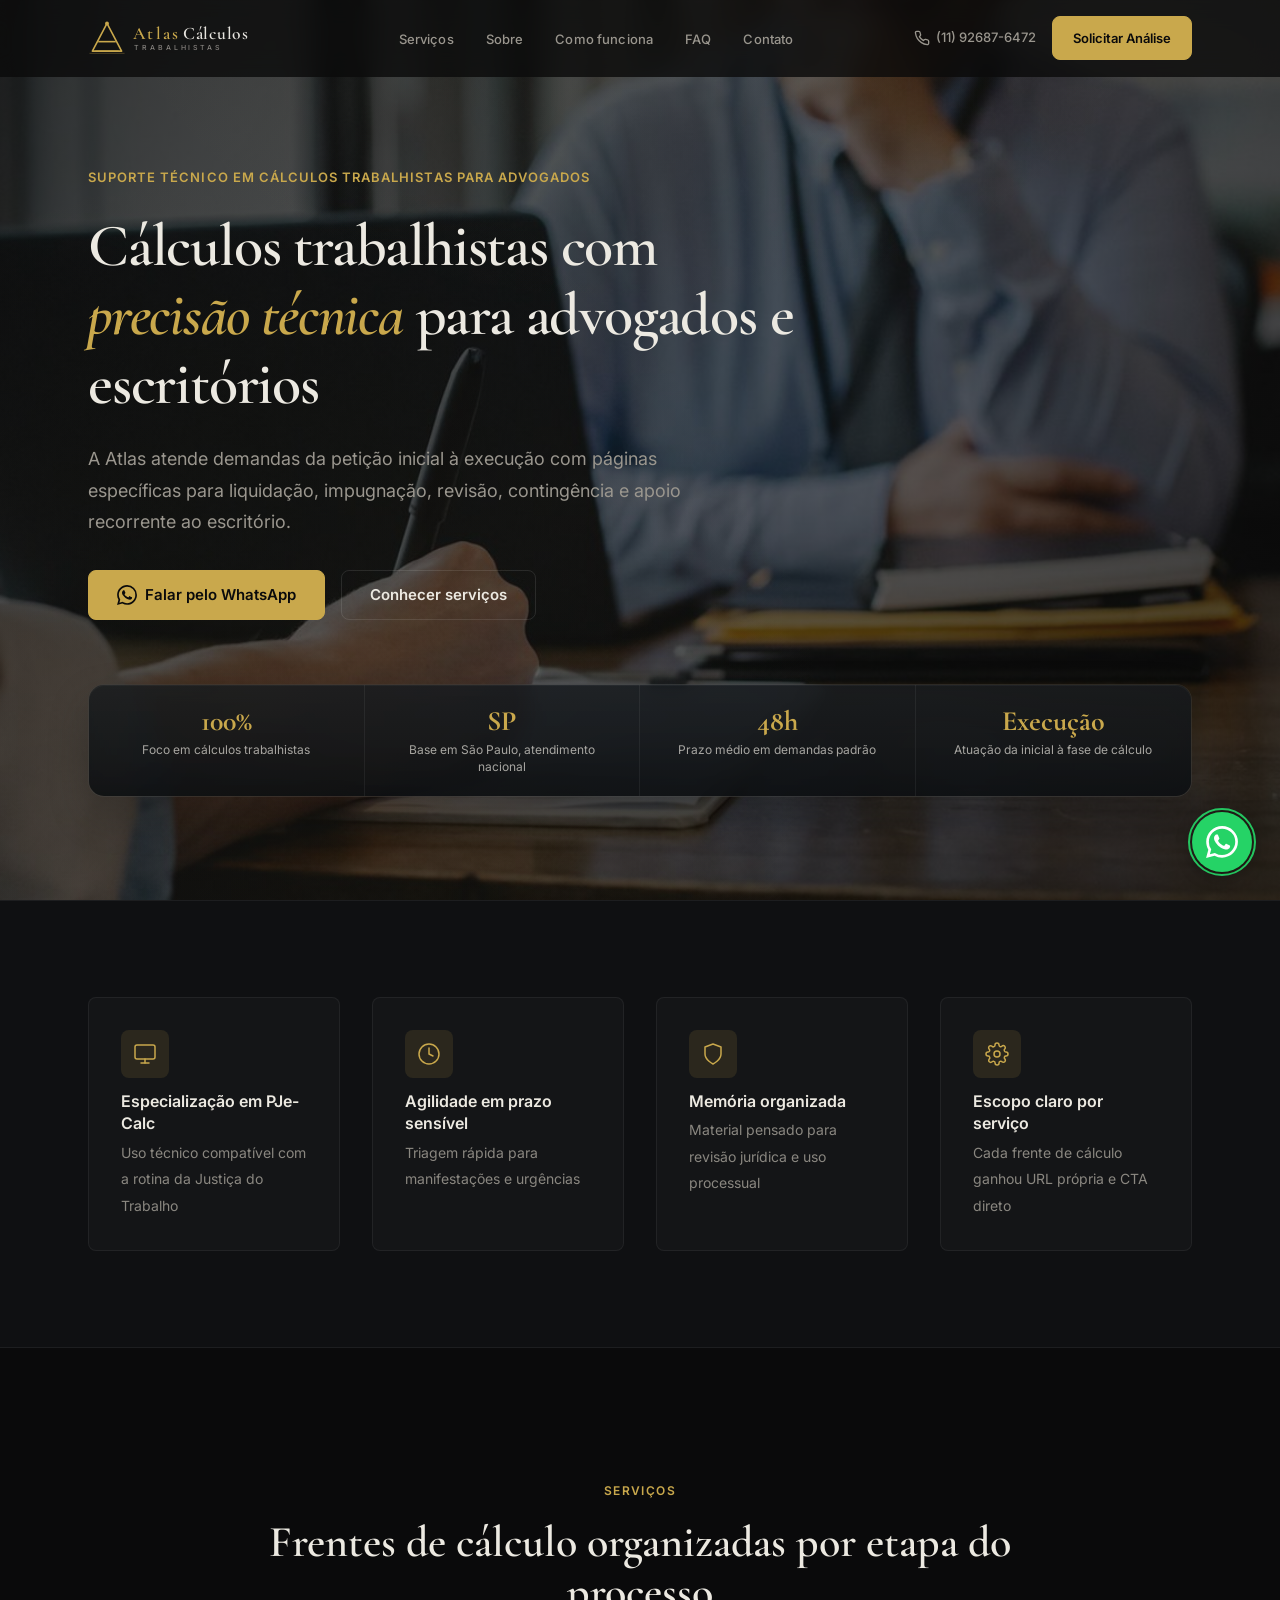
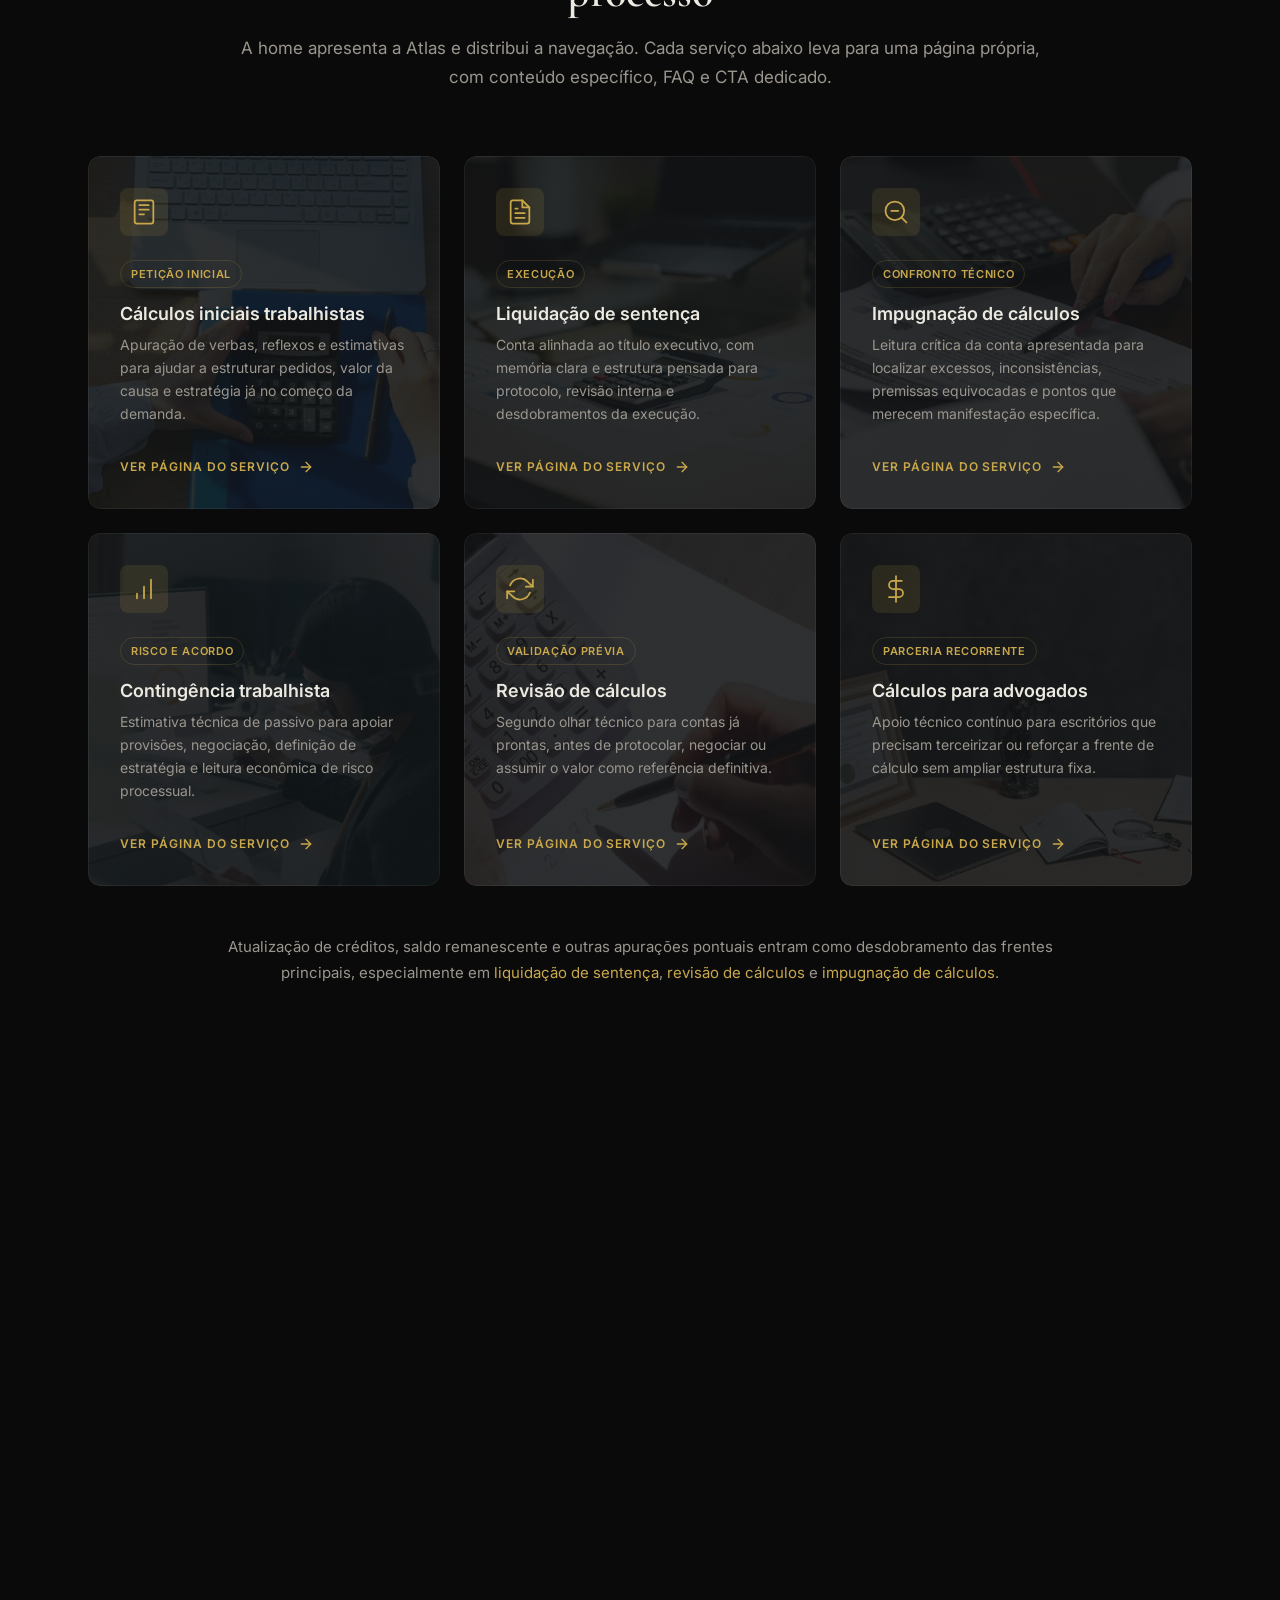
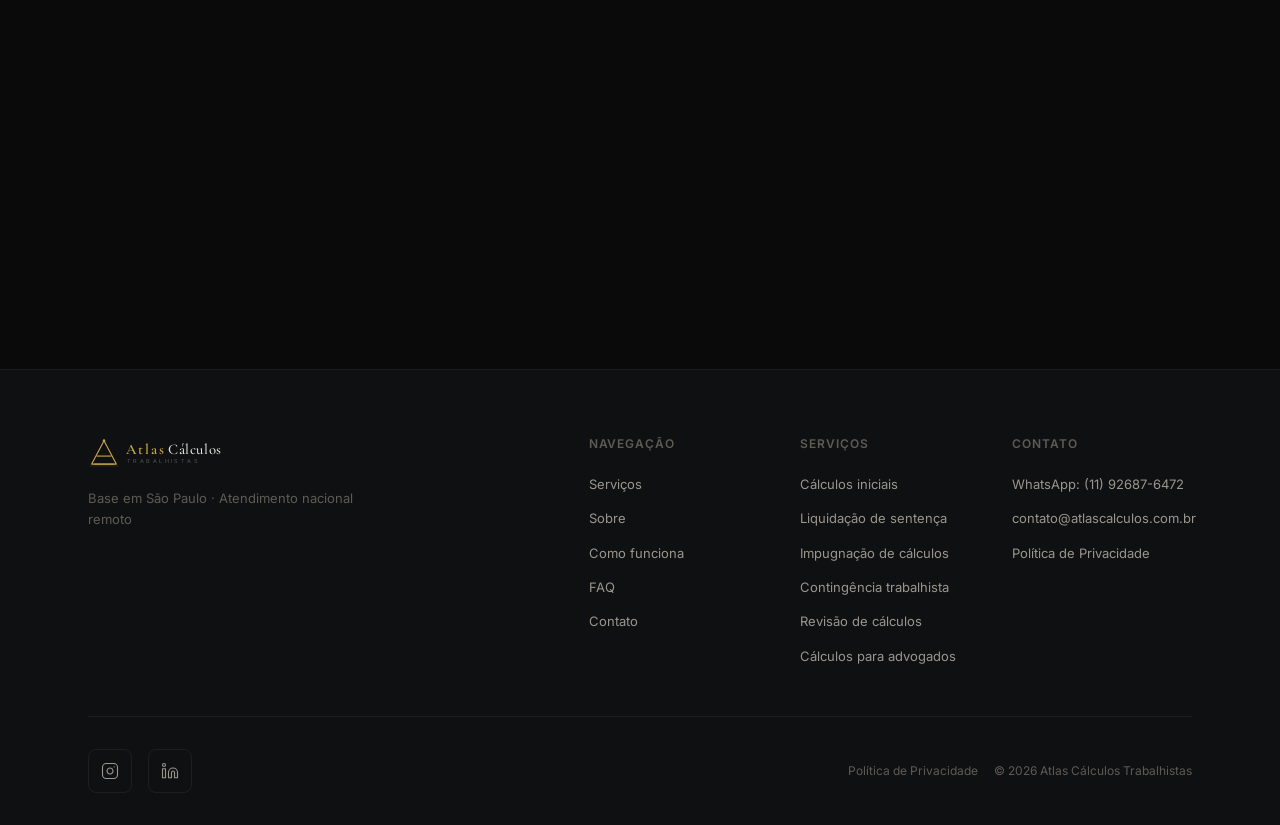
==== commit 50688361: "Novo site Atlas com URLs limpas" ====
--- a/index.html
+++ b/index.html
@@ -1,1643 +1,834 @@
 <!DOCTYPE html>
 <html lang="pt-BR">
 <head>
-<meta charset="UTF-8"/>
-<meta name="viewport" content="width=device-width, initial-scale=1.0"/>
-<title>Atlas Cálculos Trabalhistas | Cálculos Judiciais para Advogados</title>
-<meta name="description" content="Liquidação de sentença, revisão, impugnação e atualização de créditos trabalhistas. Atendimento remoto para advogados e escritórios em todo o Brasil, com base operacional em São Paulo."/>
-<meta name="robots" content="index, follow"/>
-<link rel="canonical" href="https://atlascalculos.com.br"/>
-<meta name="theme-color" content="#0d0e0e"/>
-<meta name="format-detection" content="telephone=yes"/>
-
-<!-- Google Analytics 4 -->
-<script async src="https://www.googletagmanager.com/gtag/js?id=G-PFZM28X8TN"></script>
-<script>
-  window.dataLayer = window.dataLayer || [];
-  function gtag(){dataLayer.push(arguments);}
-  gtag('js', new Date());
-  gtag('config', 'G-PFZM28X8TN');
-</script>
-
-<!-- Favicon SVG inline -->
-<link rel="icon" type="image/svg+xml" href="data:image/svg+xml,%3Csvg xmlns='http://www.w3.org/2000/svg' viewBox='0 0 52 52'%3E%3Crect width='52' height='52' rx='8' fill='%230d0e0e'/%3E%3Cpolygon points='26,8 8,42 44,42' fill='none' stroke='%23c9a84c' stroke-width='2.5' stroke-linejoin='round'/%3E%3Cline x1='15' y1='30' x2='37' y2='30' stroke='%23c9a84c' stroke-width='2'/%3E%3Ccircle cx='26' cy='8' r='2.5' fill='%23c9a84c'/%3E%3C/svg%3E"/>
-
-<!-- Open Graph / WhatsApp / redes sociais -->
-<meta property="og:type" content="website"/>
-<meta property="og:site_name" content="Atlas Cálculos Trabalhistas"/>
-<meta property="og:title" content="Atlas Cálculos Trabalhistas | Cálculos Judiciais para Advogados"/>
-<meta property="og:description" content="Liquidação de sentença, revisão, impugnação e atualização de créditos trabalhistas. Atendimento remoto para advogados e escritórios em todo o Brasil."/>
-<meta property="og:url" content="https://atlascalculos.com.br"/>
-<meta property="og:image" content="https://atlascalculos.com.br/og-image.jpg"/>
-<meta property="og:image:width" content="1200"/>
-<meta property="og:image:height" content="630"/>
-<meta property="og:locale" content="pt_BR"/>
-
-<!-- Twitter Card -->
-<meta name="twitter:card" content="summary_large_image"/>
-<meta name="twitter:title" content="Atlas Cálculos Trabalhistas"/>
-<meta name="twitter:description" content="Cálculos trabalhistas judiciais para advogados e escritórios. Base em São Paulo, atendimento remoto nacional."/>
-<meta name="twitter:image" content="https://atlascalculos.com.br/og-image.jpg"/>
-
-<!-- Structured Data para Google -->
-<script type="application/ld+json">
-{
-  "@context": "https://schema.org",
-  "@type": "ProfessionalService",
-  "name": "Atlas Cálculos Trabalhistas",
-  "url": "https://atlascalculos.com.br",
-  "description": "Cálculos trabalhistas judiciais para advogados e escritórios, com base operacional em São Paulo e atendimento técnico remoto para todo o Brasil.",
-  "telephone": "+55 11 92687-6472",
-  "email": "contato@atlascalculos.com.br",
-  "address": {
-    "@type": "PostalAddress",
-    "addressLocality": "São Paulo",
-    "addressRegion": "SP",
-    "addressCountry": "BR"
-  },
-  "areaServed": {
-    "@type": "Country",
-    "name": "Brasil"
-  },
-  "availableLanguage": "pt-BR",
-  "audience": {
-    "@type": "Audience",
-    "audienceType": "Advogados e escritórios de advocacia"
-  },
-  "contactPoint": {
-    "@type": "ContactPoint",
-    "telephone": "+55 11 92687-6472",
-    "contactType": "customer service",
-    "availableLanguage": "Portuguese"
-  },
-  "serviceType": [
-    "Liquidação de sentença trabalhista",
-    "Revisão de cálculos trabalhistas",
-    "Impugnação de cálculos",
-    "Atualização de créditos trabalhistas",
-    "Cálculos trabalhistas judiciais"
-  ]
-}
-</script>
-<link rel="preconnect" href="https://fonts.googleapis.com"/>
-<link rel="preconnect" href="https://fonts.gstatic.com" crossorigin/>
-<link href="https://fonts.googleapis.com/css2?family=Cormorant+Garamond:ital,wght@0,400;0,500;0,600;1,400;1,500&family=DM+Sans:wght@300;400;500&display=swap" rel="stylesheet"/>
-<style>
-  /* ── TOKENS ── */
-  :root {
-    --bg:      #0d0e0e;
-    --bg2:     #131415;
-    --bg3:     #181919;
-    --border:  rgba(255,255,255,0.07);
-    --border2: rgba(255,255,255,0.12);
-    --gold:    #c9a84c;
-    --gold2:   #e8c96e;
-    --text:    #e6e4de;
-    --muted:   #888480;
-    --faint:   #363330;
-    --serif:   'Cormorant Garamond', Georgia, serif;
-    --sans:    'DM Sans', sans-serif;
-    --max:     1160px;
-    --px:      clamp(24px, 5vw, 80px);
+  <meta charset="UTF-8">
+  <meta name="viewport" content="width=device-width, initial-scale=1.0">
+  <title>Atlas Cálculos Trabalhistas | Liquidação, Impugnação e Revisão</title>
+  <meta name="description" content="Cálculos trabalhistas para advogados e escritórios com foco em liquidação de sentença, impugnação, revisão, cálculos iniciais e contingência. Atendimento remoto nacional.">
+  <meta property="og:title" content="Atlas Cálculos Trabalhistas | Liquidação, Impugnação e Revisão">
+  <meta property="og:description" content="Suporte técnico em cálculos trabalhistas para advogados e escritórios, com páginas específicas para liquidação, impugnação, revisão, inicial e contingência.">
+  <meta property="og:type" content="website">
+  <meta property="og:url" content="https://atlascalculos.com.br/">
+  <meta property="og:site_name" content="Atlas Cálculos Trabalhistas">
+  <meta property="og:locale" content="pt_BR">
+  <meta property="og:image" content="https://atlascalculos.com.br/og-image.jpg">
+  <meta property="og:image:alt" content="Identidade visual da Atlas Cálculos Trabalhistas">
+  <meta name="twitter:card" content="summary_large_image">
+  <meta name="twitter:title" content="Atlas Cálculos Trabalhistas | Liquidação, Impugnação e Revisão">
+  <meta name="twitter:description" content="Suporte técnico em cálculos trabalhistas para advogados e escritórios com atendimento remoto nacional.">
+  <meta name="twitter:image" content="https://atlascalculos.com.br/og-image.jpg">
+  <meta name="robots" content="index, follow">
+  <link rel="canonical" href="https://atlascalculos.com.br/">
+  <meta name="theme-color" content="#0a0a0b">
+  <link rel="icon" href="/favicon.ico" sizes="any">
+  <link rel="icon" type="image/png" href="/icon-192.png">
+  <link rel="apple-touch-icon" href="/icon-192.png">
+  <link rel="preload" as="image" href="/images/hero/hero-banner-1440.jpg" imagesrcset="/images/hero/hero-banner-768.jpg 768w, /images/hero/hero-banner-1440.jpg 1440w" imagesizes="100vw">
+  <link rel="preconnect" href="https://fonts.googleapis.com">
+  <link rel="preconnect" href="https://fonts.gstatic.com" crossorigin>
+  <link href="https://fonts.googleapis.com/css2?family=Cormorant+Garamond:ital,wght@0,400;0,500;0,600;0,700;1,400&family=Inter:wght@300;400;500;600;700&display=swap" rel="stylesheet">
+  <link rel="stylesheet" href="/css/styles.css">
+  <script type="application/ld+json">
+  {
+    "@context": "https://schema.org",
+    "@graph": [
+      {
+        "@type": "Organization",
+        "@id": "https://atlascalculos.com.br/#organization",
+        "name": "Atlas Cálculos Trabalhistas",
+        "url": "https://atlascalculos.com.br/",
+        "logo": {
+          "@type": "ImageObject",
+          "url": "https://atlascalculos.com.br/icon-192.png"
+        },
+        "image": "https://atlascalculos.com.br/og-image.jpg",
+        "email": "contato@atlascalculos.com.br",
+        "telephone": "+55 11 92687-6472",
+        "address": {
+          "@type": "PostalAddress",
+          "addressLocality": "São Paulo",
+          "addressRegion": "SP",
+          "addressCountry": "BR"
+        },
+        "sameAs": [
+          "https://instagram.com/atlascalculos",
+          "https://linkedin.com/company/112794314"
+        ]
+      },
+      {
+        "@type": "ProfessionalService",
+        "@id": "https://atlascalculos.com.br/#service",
+        "name": "Atlas Cálculos Trabalhistas",
+        "description": "Suporte técnico em cálculos trabalhistas para advogados e escritórios, com foco em liquidação de sentença, impugnação, revisão, cálculos iniciais e contingência.",
+        "url": "https://atlascalculos.com.br/",
+        "provider": {
+          "@id": "https://atlascalculos.com.br/#organization"
+        },
+        "areaServed": "BR",
+        "serviceType": [
+          "Cálculos iniciais trabalhistas",
+          "Liquidação de sentença trabalhista",
+          "Impugnação de cálculos trabalhistas",
+          "Contingência trabalhista",
+          "Revisão de cálculos trabalhistas"
+        ]
+      },
+      {
+        "@type": "WebSite",
+        "@id": "https://atlascalculos.com.br/#website",
+        "url": "https://atlascalculos.com.br/",
+        "name": "Atlas Cálculos Trabalhistas",
+        "inLanguage": "pt-BR"
+      },
+      {
+        "@type": "FAQPage",
+        "@id": "https://atlascalculos.com.br/#faq",
+        "mainEntity": [
+          {
+            "@type": "Question",
+            "name": "Como funciona a solicitação de um cálculo?",
+            "acceptedAnswer": {
+              "@type": "Answer",
+              "text": "O advogado envia o caso, o objetivo da demanda, o prazo e os documentos disponíveis. A Atlas faz a triagem técnica, define escopo e indica a frente mais adequada para o trabalho."
+            }
+          },
+          {
+            "@type": "Question",
+            "name": "Atendem apenas advogados e escritórios?",
+            "acceptedAnswer": {
+              "@type": "Answer",
+              "text": "Sim. O atendimento da Atlas é direcionado a advogados autônomos e escritórios que precisam de apoio técnico em cálculos trabalhistas."
+            }
+          },
+          {
+            "@type": "Question",
+            "name": "Fazem revisão de cálculos já elaborados?",
+            "acceptedAnswer": {
+              "@type": "Answer",
+              "text": "Sim. A Atlas revisa cálculos já produzidos para validar critérios, memória e coerência técnica antes de protocolar, negociar ou impugnar."
+            }
+          },
+          {
+            "@type": "Question",
+            "name": "Atendem demandas urgentes?",
+            "acceptedAnswer": {
+              "@type": "Answer",
+              "text": "Sim. Demandas com prazo processual recebem prioridade na triagem para avaliar viabilidade, escopo e melhor formato de entrega."
+            }
+          }
+        ]
+      }
+    ]
   }
-
-  *, *::before, *::after { box-sizing: border-box; margin: 0; padding: 0; }
-  html { scroll-behavior: smooth; height: -webkit-fill-available; }
-  body {
-    background: var(--bg);
-    color: var(--text);
-    font-family: var(--sans);
-    font-size: 16px;
-    line-height: 1.7;
-    -webkit-font-smoothing: antialiased;
-  }
-  a { color: inherit; text-decoration: none; }
-
-  /* ── CONTAINER ── */
-  .wrap {
-    max-width: var(--max);
-    margin: 0 auto;
-    padding: 0 var(--px);
-  }
-
-  /* ── NAV ── */
-  nav {
-    position: fixed; top: 0; left: 0; right: 0; z-index: 100;
-    height: 76px;
-    background: rgba(13,14,14,0.93);
-    backdrop-filter: blur(14px);
-    border-bottom: 0.5px solid var(--border);
-  }
-  .nav-inner {
-    max-width: var(--max);
-    margin: 0 auto;
-    padding: 0 var(--px);
-    height: 100%;
-    display: flex;
-    align-items: center;
-    justify-content: space-between;
-  }
-  .nav-logo {
-    display: flex;
-    align-items: center;
-    text-decoration: none;
-  }
-  .nav-links {
-    display: flex;
-    gap: 36px;
-    font-size: 13px;
-    color: var(--muted);
-    letter-spacing: 0.03em;
-  }
-  .nav-links a { transition: color 0.18s; }
-  .nav-links a:hover { color: var(--text); }
-  .nav-phone {
-    font-size: 12px;
-    color: var(--muted);
-    letter-spacing: 0.04em;
-    display: flex;
-    align-items: center;
-    gap: 6px;
-    transition: color 0.18s;
-  }
-  .nav-phone:hover { color: var(--text); }
-  .nav-phone-dot {
-    width: 5px; height: 5px;
-    border-radius: 50%;
-    background: var(--gold);
-    opacity: 0.7;
-    flex-shrink: 0;
-  }
-  .nav-right {
-    display: flex;
-    align-items: center;
-    gap: 24px;
-  }
-  .nav-cta {
-    display: inline-block;
-    padding: 9px 22px;
-    border: 0.5px solid var(--gold);
-    color: var(--gold);
-    font-size: 11px;
-    font-weight: 500;
-    letter-spacing: 0.1em;
-    text-transform: uppercase;
-    border-radius: 2px;
-    transition: background 0.18s, color 0.18s;
-  }
-  .nav-cta:hover { background: var(--gold); color: #0d0e0e; }
-
-  /* ── HERO ── */
-  .hero {
-    min-height: 100vh;
-    min-height: 100svh;
-    min-height: -webkit-fill-available;
-    display: flex;
-    flex-direction: column;
-    justify-content: flex-end;
-    padding-top: 76px;
-    position: relative;
-    overflow: hidden;
-  }
-  .hero::before {
-    content: '';
-    position: absolute; inset: 0;
-    background:
-      radial-gradient(ellipse 55% 45% at 85% 25%, rgba(201,168,76,0.07) 0%, transparent 65%),
-      radial-gradient(ellipse 35% 55% at 8%  85%, rgba(201,168,76,0.04) 0%, transparent 55%);
-    pointer-events: none;
-  }
-  .hero::after {
-    content: '';
-    position: absolute; inset: 0;
-    background-image: radial-gradient(circle, rgba(201,168,76,0.12) 1px, transparent 1px);
-    background-size: 28px 28px;
-    pointer-events: none;
-    opacity: 0.6;
-  }
-  .hero-decor {
-    position: absolute;
-    top: 0; right: var(--px);
-    width: 0.5px; height: 100%;
-    background: linear-gradient(to bottom, transparent 5%, var(--border) 25%, var(--border) 75%, transparent 95%);
-  }
-  .hero-body {
-    max-width: var(--max);
-    margin: 0 auto;
-    padding: 0 var(--px) 52px;
-    width: 100%;
-  }
-  .hero-eyebrow {
-    font-size: 11px;
-    letter-spacing: 0.22em;
-    text-transform: uppercase;
-    color: var(--gold);
-    font-weight: 500;
-    margin-bottom: 28px;
-    display: flex;
-    align-items: center;
-    gap: 14px;
-  }
-  .hero-eyebrow::before {
-    content: '';
-    display: block;
-    width: 28px; height: 0.5px;
-    background: var(--gold);
-    opacity: 0.6;
-  }
-  .hero h1 {
-    font-family: var(--serif);
-    font-size: clamp(46px, 6.5vw, 88px);
-    font-weight: 500;
-    line-height: 1.05;
-    letter-spacing: -0.02em;
-    max-width: 780px;
-    margin-bottom: 32px;
-  }
-  .hero h1 em {
-    font-style: italic;
-    color: var(--gold2);
-  }
-  .hero-sub {
-    font-size: 16px;
-    color: var(--muted);
-    max-width: 500px;
-    margin-bottom: 48px;
-    line-height: 1.8;
-    font-weight: 300;
-  }
-  .hero-actions {
-    display: flex;
-    gap: 14px;
-    flex-wrap: wrap;
-    align-items: center;
-    margin-bottom: 40px;
-  }
-
-  /* ── BUTTONS ── */
-  .btn-primary {
-    display: inline-block;
-    background: var(--gold);
-    color: #0d0e0e;
-    font-size: 12px;
-    font-weight: 500;
-    padding: 15px 36px;
-    border-radius: 2px;
-    letter-spacing: 0.08em;
-    text-transform: uppercase;
-    transition: background 0.18s, transform 0.15s;
-    border: none; cursor: pointer;
-  }
-  .btn-primary:hover { background: var(--gold2); transform: translateY(-1px); }
-  .btn-ghost {
-    display: inline-block;
-    background: transparent;
-    color: var(--muted);
-    font-size: 12px;
-    padding: 15px 28px;
-    border-radius: 2px;
-    border: 0.5px solid var(--faint);
-    letter-spacing: 0.06em;
-    transition: border-color 0.18s, color 0.18s;
-    cursor: pointer;
-  }
-  .btn-ghost:hover { border-color: var(--muted); color: var(--text); }
-
-  /* ── HERO STATS ── */
-  .hero-stats {
-    display: grid;
-    grid-template-columns: repeat(4, 1fr);
-    gap: 0;
-    border-top: 0.5px solid var(--border);
-    padding-top: 28px;
-  }
-  .stat {
-    padding-right: 32px;
-    border-right: 0.5px solid var(--border);
-    text-align: center;
-  }
-  .stat:first-child { padding-left: 0; }
-  .stat:last-child { border-right: none; padding-right: 0; }
-  .stat + .stat { padding-left: 32px; }
-  .stat-num {
-    font-family: var(--serif);
-    font-size: 38px;
-    font-weight: 500;
-    color: var(--gold);
-    line-height: 1;
-    margin-bottom: 8px;
-  }
-  .stat-label {
-    font-size: 12px;
-    color: var(--muted);
-    letter-spacing: 0.03em;
-    line-height: 1.5;
-  }
-
-  /* ── SECTION BASE ── */
-  .section {
-    padding: 80px 0;
-  }
-  .section-inner {
-    max-width: var(--max);
-    margin: 0 auto;
-    padding: 0 var(--px);
-  }
-  .section-alt {
-    background: var(--bg2);
-    background-image: radial-gradient(circle, rgba(201,168,76,0.09) 1px, transparent 1px);
-    background-size: 28px 28px;
-  }
-
-  .section-process {
-    background: var(--bg);
-    background-image:
-      linear-gradient(rgba(201,168,76,0.05) 1px, transparent 1px),
-      linear-gradient(90deg, rgba(201,168,76,0.05) 1px, transparent 1px);
-    background-size: 44px 44px;
-  }
-
-  /* ── CREDIBILITY BAR ── */
-  .credibility-bar {
-    border-top: 0.5px solid var(--border);
-    border-bottom: 0.5px solid var(--border);
-    background: var(--bg2);
-    padding: 40px 0;
-  }
-  .credibility-inner {
-    max-width: var(--max);
-    margin: 0 auto;
-    padding: 0 var(--px);
-    display: grid;
-    grid-template-columns: repeat(4, 1fr);
-    gap: 0;
-  }
-  .cred-item {
-    text-align: center;
-    padding: 0 32px;
-    border-right: 0.5px solid var(--border);
-  }
-  .cred-item:first-child { padding-left: 0; }
-  .cred-item:last-child { border-right: none; padding-right: 0; }
-  .cred-icon { margin-bottom: 16px; }
-  .cred-item h4 {
-    font-family: var(--serif);
-    font-size: 17px;
-    font-weight: 500;
-    color: var(--gold2);
-    font-style: italic;
-    margin-bottom: 8px;
-    line-height: 1.25;
-  }
-  .cred-item p {
-    font-size: 12.5px;
-    color: var(--muted);
-    line-height: 1.6;
-  }
-  @media (max-width: 768px) {
-    .credibility-inner { grid-template-columns: repeat(2, 1fr); gap: 28px 0; }
-    .cred-item { padding: 0 20px; }
-    .cred-item:first-child { padding-left: 20px; }
-    .cred-item:nth-child(2) { border-right: none; }
-    .cred-item:nth-child(3) { border-right: 0.5px solid var(--border); }
-    .cred-item:nth-child(4) { border-right: none; }
-  }
-
-  .section-header {
-    margin-bottom: 48px;
-  }
-  .eyebrow {
-    font-size: 11px;
-    letter-spacing: 0.2em;
-    text-transform: uppercase;
-    color: var(--gold);
-    font-weight: 500;
-    margin-bottom: 18px;
-    display: flex;
-    align-items: center;
-    gap: 12px;
-  }
-  .eyebrow::before {
-    content: '';
-    display: block;
-    width: 24px; height: 0.5px;
-    background: var(--gold);
-    opacity: 0.6;
-    flex-shrink: 0;
-  }
-  h2 {
-    font-family: var(--serif);
-    font-size: clamp(32px, 4vw, 54px);
-    font-weight: 500;
-    line-height: 1.1;
-    letter-spacing: -0.015em;
-    margin-bottom: 18px;
-  }
-  .lead {
-    font-size: 16px;
-    color: var(--muted);
-    max-width: 520px;
-    line-height: 1.8;
-    font-weight: 300;
-  }
-
-  /* ── SERVICES ── */
-  .services-grid {
-    display: grid;
-    grid-template-columns: repeat(4, 1fr);
-    border: 0.5px solid var(--border2);
-    border-radius: 6px;
-    overflow: hidden;
-  }
-  .service-card {
-    background: var(--bg2);
-    padding: 44px 32px 40px;
-    transition: background 0.2s;
-    display: flex;
-    flex-direction: column;
-    border-right: 0.5px solid var(--border);
-  }
-  .service-card:last-child { border-right: none; }
-  .service-card:hover { background: var(--bg3); }
-  .svc-num {
-    opacity: 0.5;
-    margin-bottom: 28px;
-    line-height: 1;
-  }
-  .service-card h3 {
-    font-family: var(--serif);
-    font-size: 21px;
-    font-weight: 500;
-    line-height: 1.2;
-    margin-bottom: 14px;
-    flex-shrink: 0;
-  }
-  .service-card p {
-    font-size: 13.5px;
-    color: var(--muted);
-    line-height: 1.75;
-    flex: 1;
-  }
-  .svc-tag {
-    display: inline-block;
-    margin-top: 28px;
-    font-size: 10px;
-    color: var(--gold);
-    opacity: 0.65;
-    letter-spacing: 0.1em;
-    text-transform: uppercase;
-    flex-shrink: 0;
-  }
-
-  /* ── TRUST ── */
-  .trust-layout {
-    display: grid;
-    grid-template-columns: 1fr 2fr;
-    gap: 80px;
-    align-items: start;
-  }
-  .trust-sticky {
-    position: sticky;
-    top: 100px;
-  }
-  .trust-grid {
-    display: grid;
-    grid-template-columns: 1fr 1fr;
-    gap: 36px 48px;
-  }
-  .trust-item {}
-  .trust-bar {
-    width: 28px; height: 0.5px;
-    background: var(--gold);
-    opacity: 0.7;
-    margin-bottom: 18px;
-  }
-  .trust-item h4 {
-    font-family: var(--serif);
-    font-size: 20px;
-    font-weight: 500;
-    margin-bottom: 10px;
-    line-height: 1.2;
-  }
-  .trust-item p {
-    font-size: 14px;
-    color: var(--muted);
-    line-height: 1.8;
-  }
-
-  /* ── PROCESS ── */
-  .process-steps {
-    display: grid;
-    grid-template-columns: repeat(3, 1fr);
-    gap: 20px;
-  }
-  .step {
-    position: relative;
-    padding: 40px 32px 36px;
-    border: 0.5px solid var(--border2);
-    border-radius: 6px;
-    background: var(--bg);
-    overflow: hidden;
-  }
-  .step::before {
-    content: '';
-    position: absolute;
-    top: 0; left: 0; right: 0;
-    height: 1px;
-    background: linear-gradient(to right, var(--gold), transparent);
-    opacity: 0.4;
-  }
-  .step-bg-num {
-    font-family: var(--serif);
-    font-size: 80px;
-    font-weight: 600;
-    color: var(--gold);
-    opacity: 0.06;
-    line-height: 1;
-    position: absolute;
-    bottom: 16px; right: 20px;
-    user-select: none;
-  }
-  .step-label {
-    font-size: 10px;
-    letter-spacing: 0.16em;
-    text-transform: uppercase;
-    color: var(--gold);
-    opacity: 0.7;
-    margin-bottom: 20px;
-  }
-  .step h4 {
-    font-family: var(--serif);
-    font-size: 22px;
-    font-weight: 500;
-    margin-bottom: 12px;
-    line-height: 1.2;
-  }
-  .step p {
-    font-size: 14px;
-    color: var(--muted);
-    line-height: 1.75;
-    position: relative;
-  }
-
-  /* ── FAQ ── */
-  .faq-wrap {
-    display: grid;
-    grid-template-columns: 1fr 2fr;
-    gap: 80px;
-    align-items: start;
-  }
-  .faq-sticky {
-    position: sticky;
-    top: 100px;
-  }
-  .faq-list { }
-  .faq-item {
-    border-top: 0.5px solid var(--border);
-    padding: 22px 0;
-    cursor: pointer;
-  }
-  .faq-item:last-child { border-bottom: 0.5px solid var(--border); }
-  .faq-q {
-    display: flex;
-    justify-content: space-between;
-    align-items: flex-start;
-    gap: 16px;
-    font-family: var(--serif);
-    font-size: 18px;
-    font-weight: 500;
-    line-height: 1.3;
-    user-select: none;
-  }
-  .faq-icon {
-    color: var(--gold);
-    font-size: 18px;
-    line-height: 1.3;
-    flex-shrink: 0;
-    transition: transform 0.25s;
-    margin-top: 1px;
-  }
-  .faq-a {
-    font-size: 14px;
-    color: var(--muted);
-    line-height: 1.8;
-    max-height: 0;
-    overflow: hidden;
-    transition: max-height 0.35s ease, margin-top 0.25s;
-  }
-  .faq-item.open .faq-a { max-height: 320px; margin-top: 14px; }
-  .faq-item.open .faq-icon { transform: rotate(45deg); }
-
-  /* ── CONTACT ── */
-  .contact-grid {
-    display: grid;
-    grid-template-columns: 1fr 1fr;
-    gap: 72px;
-    align-items: start;
-  }
-  .contact-desc {
-    font-size: 15px;
-    color: var(--muted);
-    line-height: 1.8;
-    margin-bottom: 40px;
-    font-weight: 300;
-  }
-  .channels { display: flex; flex-direction: column; gap: 12px; }
-  .channel {
-    display: flex;
-    align-items: center;
-    gap: 18px;
-    padding: 18px 22px;
-    border: 0.5px solid var(--border);
-    border-radius: 6px;
-    background: var(--bg);
-    transition: border-color 0.2s, background 0.2s;
-  }
-  .channel:hover { border-color: rgba(201,168,76,0.4); background: var(--bg3); }
-  .channel-ico { font-size: 18px; opacity: 0.8; flex-shrink: 0; }
-  .channel-lbl { font-size: 10px; text-transform: uppercase; letter-spacing: 0.12em; color: var(--gold); margin-bottom: 4px; }
-  .channel-val { font-size: 15px; font-weight: 500; }
-  .form-group { margin-bottom: 18px; }
-  .form-group label {
-    display: block;
-    font-size: 10px;
-    text-transform: uppercase;
-    letter-spacing: 0.12em;
-    color: var(--muted);
-    margin-bottom: 8px;
-  }
-  .form-group input,
-  .form-group textarea,
-  .form-group select {
-    width: 100%;
-    background: var(--bg);
-    border: 0.5px solid var(--border2);
-    border-radius: 3px;
-    padding: 13px 16px;
-    color: var(--text);
-    font-family: var(--sans);
-    font-size: 14px;
-    outline: none;
-    transition: border-color 0.18s;
-    appearance: none;
-    -webkit-appearance: none;
-  }
-  .form-group input::placeholder,
-  .form-group textarea::placeholder { color: var(--faint); }
-  .form-group input:focus,
-  .form-group textarea:focus,
-  .form-group select:focus { border-color: rgba(201,168,76,0.5); }
-  .form-group textarea { min-height: 110px; resize: vertical; line-height: 1.6; }
-  .form-note {
-    font-size: 12px;
-    color: var(--muted);
-    line-height: 1.65;
-    margin-bottom: 20px;
-    opacity: 0.75;
-  }
-  .btn-full { width: 100%; text-align: center; display: block; }
-
-  /* ── SOBRE ── */
-  .sobre-layout {
-    display: grid;
-    grid-template-columns: 1fr 1fr;
-    gap: 80px;
-    align-items: center;
-  }
-  .sobre-visual {
-    position: relative;
-  }
-  .sobre-box {
-    background: var(--bg3);
-    border: 0.5px solid var(--border2);
-    border-radius: 6px;
-    padding: 36px 32px;
-    position: relative;
-    overflow: hidden;
-  }
-  .sobre-valores {
-    display: flex;
-    flex-direction: column;
-    gap: 16px;
-    position: relative;
-  }
-  .sobre-box::before {
-    content: '';
-    position: absolute;
-    top: 0; left: 0; right: 0;
-    height: 1px;
-    background: linear-gradient(to right, var(--gold), transparent 60%);
-    opacity: 0.5;
-  }
-  .sobre-box::after {
-    content: 'A';
-    font-family: var(--serif);
-    font-size: 200px;
-    font-weight: 600;
-    color: var(--gold);
-    opacity: 0.04;
-    position: absolute;
-    bottom: -40px; right: -10px;
-    line-height: 1;
-    user-select: none;
-    pointer-events: none;
-  }
-  .sobre-valor {
-    display: flex;
-    align-items: flex-start;
-    gap: 16px;
-  }
-  .sobre-valor-dot {
-    width: 4px; height: 4px;
-    border-radius: 50%;
-    background: var(--gold);
-    flex-shrink: 0;
-    margin-top: 9px;
-  }
-  .sobre-valor-text strong {
-    display: block;
-    font-family: var(--serif);
-    font-size: 17px;
-    font-weight: 500;
-    margin-bottom: 3px;
-  }
-  .sobre-valor-text p {
-    font-size: 13.5px;
-    color: var(--muted);
-    line-height: 1.7;
-  }
-  .sobre-pilares {
-    display: grid;
-    grid-template-columns: 1fr 1fr;
-    gap: 1px;
-    margin-top: 28px;
-    border: 0.5px solid var(--border);
-    border-radius: 4px;
-    overflow: hidden;
-  }
-  .pilar {
-    background: var(--bg2);
-    padding: 20px;
-    text-align: center;
-  }
-  .pilar-num {
-    font-family: var(--serif);
-    font-size: 28px;
-    font-weight: 500;
-    color: var(--gold);
-    line-height: 1;
-    margin-bottom: 4px;
-  }
-  .pilar-lbl {
-    font-size: 11px;
-    color: var(--muted);
-    letter-spacing: 0.04em;
-    line-height: 1.4;
-  }
-
-  /* ── HUMANIZED CTA BANNER ── */
-  .cta-banner {
-    border-top: 0.5px solid var(--border);
-    border-bottom: 0.5px solid var(--border);
-    padding: 52px 0;
-    background-color: var(--bg2);
-    background-image:
-      linear-gradient(30deg, rgba(201,168,76,0.05) 12%, transparent 12.5%, transparent 87%, rgba(201,168,76,0.05) 87.5%),
-      linear-gradient(150deg, rgba(201,168,76,0.05) 12%, transparent 12.5%, transparent 87%, rgba(201,168,76,0.05) 87.5%),
-      linear-gradient(30deg, rgba(201,168,76,0.05) 12%, transparent 12.5%, transparent 87%, rgba(201,168,76,0.05) 87.5%),
-      linear-gradient(150deg, rgba(201,168,76,0.05) 12%, transparent 12.5%, transparent 87%, rgba(201,168,76,0.05) 87.5%);
-    background-size: 40px 70px;
-    background-position: 0 0, 0 0, 20px 35px, 20px 35px;
-    text-align: center;
-  }
-  .cta-banner h3 {
-    font-family: var(--serif);
-    font-size: clamp(28px, 3.5vw, 48px);
-    font-weight: 500;
-    margin-bottom: 16px;
-    line-height: 1.15;
-  }
-  .cta-banner h3 em { font-style: italic; color: var(--gold2); }
-  .cta-banner p {
-    font-size: 15px;
-    color: var(--muted);
-    margin-bottom: 36px;
-    font-weight: 300;
-  }
-  .cta-banner-actions {
-    display: flex;
-    gap: 14px;
-    justify-content: center;
-    flex-wrap: wrap;
-  }
-  footer {
-    border-top: 0.5px solid var(--border);
-    padding: 28px 0;
-  }
-  .footer-inner {
-    max-width: var(--max);
-    margin: 0 auto;
-    padding: 0 var(--px);
-    display: flex;
-    justify-content: space-between;
-    align-items: center;
-    flex-wrap: wrap;
-    gap: 12px;
-  }
-  .footer-logo { font-family: var(--serif); font-size: 16px; font-weight: 600; }
-  .footer-logo span { color: var(--gold); }
-  .footer-meta { display: flex; gap: 32px; align-items: center; }
-  footer p, .footer-meta a { font-size: 12px; color: var(--muted); }
-
-  /* ── MOBILE ── */
-  @media (max-width: 1024px) {
-    .services-grid { grid-template-columns: repeat(2, 1fr); }
-    .service-card { border-bottom: 0.5px solid var(--border); }
-    .trust-layout { grid-template-columns: 1fr; gap: 48px; }
-    .trust-sticky { position: static; }
-    .faq-wrap { grid-template-columns: 1fr; gap: 48px; }
-    .faq-sticky { position: static; }
-    .sobre-layout { grid-template-columns: 1fr; gap: 52px; }
-  }
-  @media (max-width: 768px) {
-    .nav-links { display: none; }
-    .nav-phone { display: none; }
-    .nav-logo svg { width: 150px; height: 36px; }
-    .nav-cta { font-size: 9px; padding: 8px 14px; white-space: nowrap; }
-    .hero { justify-content: flex-start; padding-top: 120px; min-height: 100svh; min-height: -webkit-fill-available; }
-    .hero-body { padding-bottom: 32px; }
-    .hero h1 { font-size: clamp(36px, 8vw, 52px); }
-    .hero-stats { grid-template-columns: repeat(2, 1fr); gap: 0; }
-    .stat { border-right: 0.5px solid var(--border); border-bottom: 0.5px solid var(--border); padding: 20px; }
-    .stat:first-child { padding-left: 20px; }
-    .stat:nth-child(2) { border-right: none; }
-    .stat:nth-child(3), .stat:nth-child(4) { border-bottom: none; }
-    .stat + .stat { padding-left: 20px; }
-    .stat-num { font-size: 30px; }
-    .services-grid { grid-template-columns: 1fr; }
-    .trust-grid { grid-template-columns: 1fr; gap: 36px; }
-    .process-steps { grid-template-columns: 1fr; }
-    .contact-grid { grid-template-columns: 1fr; gap: 52px; }
-    .footer-inner { flex-direction: column; text-align: center; }
-    .footer-meta { flex-direction: column; gap: 8px; }
-    .sobre-pilares { grid-template-columns: 1fr 1fr; }
-  }
-
-  /* ── ANIMATIONS ── */
-  @keyframes fadeUp {
-    from { opacity: 0; transform: translateY(20px); }
-    to   { opacity: 1; transform: translateY(0); }
-  }
-  .hero-eyebrow { animation: fadeUp 0.55s 0.05s ease both; }
-  .hero h1      { animation: fadeUp 0.65s 0.15s ease both; }
-  .hero-sub     { animation: fadeUp 0.65s 0.25s ease both; }
-  .hero-actions { animation: fadeUp 0.65s 0.32s ease both; }
-  .hero-stats   { animation: fadeUp 0.65s 0.42s ease both; }
-
-  /* ── LGPD COOKIE BANNER ── */
-  .lgpd-banner {
-    position: fixed;
-    bottom: 0; left: 0; right: 0;
-    z-index: 200;
-    background: var(--bg2);
-    border-top: 0.5px solid var(--border2);
-    padding: 20px var(--px);
-    display: none;
-    animation: fadeUp 0.4s ease both;
-  }
-  .lgpd-inner {
-    max-width: var(--max);
-    margin: 0 auto;
-    display: flex;
-    align-items: center;
-    justify-content: space-between;
-    gap: 24px;
-    flex-wrap: wrap;
-  }
-  .lgpd-text {
-    font-size: 13px;
-    color: var(--muted);
-    line-height: 1.65;
-    flex: 1;
-    min-width: 280px;
-  }
-  .lgpd-text a {
-    color: var(--gold);
-    text-decoration: underline;
-    text-underline-offset: 2px;
-  }
-  .lgpd-actions {
-    display: flex;
-    gap: 10px;
-    flex-shrink: 0;
-  }
-  .lgpd-accept {
-    background: var(--gold);
-    color: #0d0e0e;
-    border: none;
-    padding: 10px 24px;
-    font-size: 11px;
-    font-weight: 500;
-    letter-spacing: 0.08em;
-    text-transform: uppercase;
-    border-radius: 2px;
-    cursor: pointer;
-    font-family: var(--sans);
-    transition: background 0.18s;
-  }
-  .lgpd-accept:hover { background: var(--gold2); }
-  .lgpd-reject {
-    background: transparent;
-    color: var(--muted);
-    border: 0.5px solid var(--faint);
-    padding: 10px 20px;
-    font-size: 11px;
-    font-weight: 500;
-    letter-spacing: 0.06em;
-    text-transform: uppercase;
-    border-radius: 2px;
-    cursor: pointer;
-    font-family: var(--sans);
-    transition: border-color 0.18s, color 0.18s;
-  }
-  .lgpd-reject:hover { border-color: var(--muted); color: var(--text); }
-
-  /* ── PRIVACY MODAL ── */
-  .priv-modal {
-    position: fixed;
-    inset: 0;
-    z-index: 300;
-    background: rgba(0,0,0,0.7);
-    backdrop-filter: blur(6px);
-    display: none;
-    align-items: center;
-    justify-content: center;
-    padding: 24px;
-  }
-  .priv-box {
-    background: var(--bg2);
-    border: 0.5px solid var(--border2);
-    border-radius: 6px;
-    max-width: 680px;
-    width: 100%;
-    max-height: 80vh;
-    overflow-y: auto;
-    padding: 44px 40px;
-    position: relative;
-  }
-  .priv-box h2 {
-    font-size: clamp(24px, 3vw, 32px);
-    margin-bottom: 24px;
-  }
-  .priv-box h4 {
-    font-family: var(--serif);
-    font-size: 18px;
-    font-weight: 500;
-    margin: 24px 0 8px;
-    color: var(--text);
-  }
-  .priv-box p {
-    font-size: 14px;
-    color: var(--muted);
-    line-height: 1.8;
-    margin-bottom: 8px;
-  }
-  .priv-close {
-    position: absolute;
-    top: 20px; right: 24px;
-    background: none;
-    border: none;
-    color: var(--muted);
-    font-size: 24px;
-    cursor: pointer;
-    transition: color 0.18s;
-    line-height: 1;
-  }
-  .priv-close:hover { color: var(--text); }
-  @media (max-width: 768px) {
-    .lgpd-inner { flex-direction: column; align-items: flex-start; }
-    .priv-box { padding: 32px 24px; }
-  }
-
-  /* ── FLOATING WHATSAPP BUTTON ── */
-  .wpp-float {
-    position: fixed;
-    bottom: 28px;
-    right: 28px;
-    z-index: 150;
-    width: 60px;
-    height: 60px;
-    border-radius: 50%;
-    background: #25D366;
-    display: flex;
-    align-items: center;
-    justify-content: center;
-    box-shadow: 0 4px 16px rgba(0,0,0,0.35);
-    transition: transform 0.2s, box-shadow 0.2s;
-    cursor: pointer;
-  }
-  .wpp-float:hover {
-    transform: scale(1.08);
-    box-shadow: 0 6px 24px rgba(37,211,102,0.35);
-  }
-  .wpp-float svg {
-    width: 32px;
-    height: 32px;
-    fill: #fff;
-  }
-  .wpp-float-pulse {
-    position: absolute;
-    inset: -4px;
-    border-radius: 50%;
-    border: 2px solid #25D366;
-    animation: wppPulse 2s ease-out infinite;
-    pointer-events: none;
-  }
-  @keyframes wppPulse {
-    0% { transform: scale(1); opacity: 0.6; }
-    100% { transform: scale(1.35); opacity: 0; }
-  }
-  /* Ajuste quando o banner LGPD está visível */
-  @media (max-width: 768px) {
-    .wpp-float { bottom: 20px; right: 20px; width: 54px; height: 54px; }
-    .wpp-float svg { width: 28px; height: 28px; }
-  }
-</style>
+  </script>
 </head>
-<body>
-
-<!-- NAV -->
-<nav>
-  <div class="nav-inner">
-    <a href="#inicio" class="nav-logo">
-      <svg width="190" height="44" viewBox="0 0 260 52" fill="none" xmlns="http://www.w3.org/2000/svg">
-        <polygon points="26,6 6,44 46,44" fill="none" stroke="#c9a84c" stroke-width="2.2" stroke-linejoin="round"/>
-        <line x1="14" y1="31" x2="38" y2="31" stroke="#c9a84c" stroke-width="2.2"/>
-        <circle cx="26" cy="6" r="2.6" fill="#c9a84c"/>
-        <line x1="2" y1="47" x2="50" y2="47" stroke="#c9a84c" stroke-width="0.8" opacity="0.5"/>
-        <line x1="10" y1="44" x2="42" y2="44" stroke="#c9a84c" stroke-width="1.6"/>
-        <text x="62" y="28" font-family="'Cormorant Garamond', Georgia, serif" font-size="24" font-weight="600" fill="#c9a84c" letter-spacing="3">Atlas</text>
-        <text x="130" y="28" font-family="'Cormorant Garamond', Georgia, serif" font-size="24" font-weight="600" fill="#e6e4de" letter-spacing="1">Cálculos</text>
-        <text x="63" y="43" font-family="'DM Sans', sans-serif" font-size="9.5" font-weight="500" fill="#888480" letter-spacing="4">TRABALHISTAS</text>
-      </svg>
-    </a>
-    <div class="nav-links">
-      <a href="#sobre">Sobre</a>
-      <a href="#servicos">Serviços</a>
-      <a href="#como-funciona">Como funciona</a>
-      <a href="#faq">FAQ</a>
-      <a href="#contato">Contato</a>
+<body data-whatsapp-url="https://wa.me/5511926876472?text=Ol%C3%A1%2C%20gostaria%20de%20solicitar%20uma%20an%C3%A1lise%20t%C3%A9cnica.">
+
+  <!-- ========== HEADER ========== -->
+  <header class="header" id="header">
+    <div class="container header__inner">
+      <a href="/" class="header__logo" aria-label="Atlas Cálculos Trabalhistas - Início">
+        <svg width="190" height="44" viewBox="0 0 260 52" fill="none" xmlns="http://www.w3.org/2000/svg">
+          <polygon points="26,6 6,44 46,44" fill="none" stroke="#c9a84c" stroke-width="2.2" stroke-linejoin="round"/>
+          <line x1="14" y1="31" x2="38" y2="31" stroke="#c9a84c" stroke-width="2.2"/>
+          <circle cx="26" cy="6" r="2.6" fill="#c9a84c"/>
+          <line x1="2" y1="47" x2="50" y2="47" stroke="#c9a84c" stroke-width="0.8" opacity="0.5"/>
+          <line x1="10" y1="44" x2="42" y2="44" stroke="#c9a84c" stroke-width="1.6"/>
+          <text x="62" y="28" font-family="'Cormorant Garamond', Georgia, serif" font-size="24" font-weight="600" fill="#c9a84c" letter-spacing="3">Atlas</text>
+          <text x="130" y="28" font-family="'Cormorant Garamond', Georgia, serif" font-size="24" font-weight="600" fill="#e6e4de" letter-spacing="1">Cálculos</text>
+          <text x="63" y="43" font-family="'DM Sans', 'Inter', sans-serif" font-size="9.5" font-weight="500" fill="#888480" letter-spacing="4">TRABALHISTAS</text>
+        </svg>
+      </a>
+
+      <nav class="header__nav" id="nav" aria-label="Navegação principal">
+        <ul class="nav__list">
+          <li><a href="#servicos" class="nav__link">Serviços</a></li>
+          <li><a href="#sobre" class="nav__link">Sobre</a></li>
+          <li><a href="#como-funciona" class="nav__link">Como funciona</a></li>
+          <li><a href="#faq" class="nav__link">FAQ</a></li>
+          <li><a href="#contato" class="nav__link">Contato</a></li>
+        </ul>
+      </nav>
+
+      <div class="header__actions">
+        <a href="tel:+5511926876472" class="header__phone" aria-label="Ligar para Atlas">
+          <svg width="16" height="16" viewBox="0 0 24 24" fill="none" stroke="currentColor" stroke-width="2" stroke-linecap="round" stroke-linejoin="round"><path d="M22 16.92v3a2 2 0 0 1-2.18 2 19.79 19.79 0 0 1-8.63-3.07 19.5 19.5 0 0 1-6-6 19.79 19.79 0 0 1-3.07-8.67A2 2 0 0 1 4.11 2h3a2 2 0 0 1 2 1.72 12.84 12.84 0 0 0 .7 2.81 2 2 0 0 1-.45 2.11L8.09 9.91a16 16 0 0 0 6 6l1.27-1.27a2 2 0 0 1 2.11-.45 12.84 12.84 0 0 0 2.81.7A2 2 0 0 1 22 16.92z"/></svg>
+          <span>(11) 92687-6472</span>
+        </a>
+        <a href="https://wa.me/5511926876472?text=Ol%C3%A1%2C%20gostaria%20de%20solicitar%20uma%20an%C3%A1lise%20t%C3%A9cnica." class="btn btn--primary btn--sm header__cta" target="_blank" rel="noopener noreferrer">
+          Solicitar Análise
+        </a>
+        <button class="header__menu-toggle" id="menuToggle" aria-label="Abrir menu" aria-expanded="false" aria-controls="nav">
+          <span></span><span></span><span></span>
+        </button>
+      </div>
     </div>
-    <div class="nav-right">
-      <a href="tel:+5511926876472" class="nav-phone">
-        <span class="nav-phone-dot"></span>
-        (11) 92687-6472
-      </a>
-      <a href="https://wa.me/5511926876472" class="nav-cta" target="_blank">Solicitar análise</a>
+  </header>
+
+  <main>
+    <!-- ========== HERO ========== -->
+    <section class="hero" id="hero">
+      <div class="hero__media" aria-hidden="true">
+        <img class="hero__image" src="/images/hero/hero-banner-1440.jpg" srcset="/images/hero/hero-banner-768.jpg 768w, images/hero/hero-banner-1440.jpg 1440w" sizes="100vw" width="1440" height="810" alt="" loading="eager" decoding="async" fetchpriority="high">
+      </div>
+      <div class="hero__bg-pattern" aria-hidden="true"></div>
+      <div class="container hero__inner">
+        <div class="hero__content">
+          <p class="hero__label">Suporte técnico em cálculos trabalhistas para advogados</p>
+          <h1 class="hero__title">Cálculos trabalhistas com <em>precisão técnica</em> para advogados e escritórios</h1>
+          <p class="hero__description">A Atlas atende demandas da petição inicial à execução com páginas específicas para liquidação, impugnação, revisão, contingência e apoio recorrente ao escritório.</p>
+          <div class="hero__actions">
+            <a href="https://wa.me/5511926876472?text=Ol%C3%A1%2C%20gostaria%20de%20solicitar%20uma%20an%C3%A1lise%20t%C3%A9cnica." class="btn btn--primary" target="_blank" rel="noopener noreferrer">
+              <svg width="20" height="20" viewBox="0 0 24 24" fill="currentColor"><path d="M17.472 14.382c-.297-.149-1.758-.867-2.03-.967-.273-.099-.471-.148-.67.15-.197.297-.767.966-.94 1.164-.173.199-.347.223-.644.075-.297-.15-1.255-.463-2.39-1.475-.883-.788-1.48-1.761-1.653-2.059-.173-.297-.018-.458.13-.606.134-.133.298-.347.446-.52.149-.174.198-.298.298-.497.099-.198.05-.371-.025-.52-.075-.149-.669-1.612-.916-2.207-.242-.579-.487-.5-.669-.51-.173-.008-.371-.01-.57-.01-.198 0-.52.074-.792.372-.272.297-1.04 1.016-1.04 2.479 0 1.462 1.065 2.875 1.213 3.074.149.198 2.096 3.2 5.077 4.487.709.306 1.262.489 1.694.625.712.227 1.36.195 1.871.118.571-.085 1.758-.719 2.006-1.413.248-.694.248-1.289.173-1.413-.074-.124-.272-.198-.57-.347m-5.421 7.403h-.004a9.87 9.87 0 01-5.031-1.378l-.361-.214-3.741.982.998-3.648-.235-.374a9.86 9.86 0 01-1.51-5.26c.001-5.45 4.436-9.884 9.888-9.884 2.64 0 5.122 1.03 6.988 2.898a9.825 9.825 0 012.893 6.994c-.003 5.45-4.437 9.884-9.885 9.884m8.413-18.297A11.815 11.815 0 0012.05 0C5.495 0 .16 5.335.157 11.892c0 2.096.547 4.142 1.588 5.945L.057 24l6.305-1.654a11.882 11.882 0 005.683 1.448h.005c6.554 0 11.89-5.335 11.893-11.893a11.821 11.821 0 00-3.48-8.413z"/></svg>
+              Falar pelo WhatsApp
+            </a>
+            <a href="#servicos" class="btn btn--outline">Conhecer serviços</a>
+          </div>
+        </div>
+
+        <div class="hero__stats">
+          <div class="stat" data-animate>
+            <span class="stat__value">100%</span>
+            <span class="stat__label">Foco em cálculos trabalhistas</span>
+          </div>
+          <div class="stat" data-animate>
+            <span class="stat__value">SP</span>
+            <span class="stat__label">Base em São Paulo, atendimento nacional</span>
+          </div>
+          <div class="stat" data-animate>
+            <span class="stat__value">48h</span>
+            <span class="stat__label">Prazo médio em demandas padrão</span>
+          </div>
+          <div class="stat" data-animate>
+            <span class="stat__value">Execução</span>
+            <span class="stat__label">Atuação da inicial à fase de cálculo</span>
+          </div>
+        </div>
+      </div>
+    </section>
+
+    <!-- ========== TRUST BAR ========== -->
+    <section class="trust" aria-label="Indicadores de confiança">
+      <div class="container">
+        <div class="trust__grid">
+          <div class="trust__item" data-animate>
+            <div class="trust__icon">
+              <svg width="24" height="24" viewBox="0 0 24 24" fill="none" stroke="currentColor" stroke-width="1.5" stroke-linecap="round" stroke-linejoin="round"><rect x="2" y="3" width="20" height="14" rx="2"/><line x1="8" y1="21" x2="16" y2="21"/><line x1="12" y1="17" x2="12" y2="21"/></svg>
+            </div>
+            <div class="trust__text">
+              <strong>Especialização em PJe-Calc</strong>
+              <span>Uso técnico compatível com a rotina da Justiça do Trabalho</span>
+            </div>
+          </div>
+          <div class="trust__item" data-animate>
+            <div class="trust__icon">
+              <svg width="24" height="24" viewBox="0 0 24 24" fill="none" stroke="currentColor" stroke-width="1.5" stroke-linecap="round" stroke-linejoin="round"><circle cx="12" cy="12" r="10"/><polyline points="12 6 12 12 16 14"/></svg>
+            </div>
+            <div class="trust__text">
+              <strong>Agilidade em prazo sensível</strong>
+              <span>Triagem rápida para manifestações e urgências</span>
+            </div>
+          </div>
+          <div class="trust__item" data-animate>
+            <div class="trust__icon">
+              <svg width="24" height="24" viewBox="0 0 24 24" fill="none" stroke="currentColor" stroke-width="1.5" stroke-linecap="round" stroke-linejoin="round"><path d="M12 22s8-4 8-10V5l-8-3-8 3v7c0 6 8 10 8 10z"/></svg>
+            </div>
+            <div class="trust__text">
+              <strong>Memória organizada</strong>
+              <span>Material pensado para revisão jurídica e uso processual</span>
+            </div>
+          </div>
+          <div class="trust__item" data-animate>
+            <div class="trust__icon">
+              <svg width="24" height="24" viewBox="0 0 24 24" fill="none" stroke="currentColor" stroke-width="1.5" stroke-linecap="round" stroke-linejoin="round"><circle cx="12" cy="12" r="3"/><path d="M19.4 15a1.65 1.65 0 0 0 .33 1.82l.06.06a2 2 0 0 1 0 2.83 2 2 0 0 1-2.83 0l-.06-.06a1.65 1.65 0 0 0-1.82-.33 1.65 1.65 0 0 0-1 1.51V21a2 2 0 0 1-2 2 2 2 0 0 1-2-2v-.09A1.65 1.65 0 0 0 9 19.4a1.65 1.65 0 0 0-1.82.33l-.06.06a2 2 0 0 1-2.83 0 2 2 0 0 1 0-2.83l.06-.06A1.65 1.65 0 0 0 4.68 15a1.65 1.65 0 0 0-1.51-1H3a2 2 0 0 1-2-2 2 2 0 0 1 2-2h.09A1.65 1.65 0 0 0 4.6 9a1.65 1.65 0 0 0-.33-1.82l-.06-.06a2 2 0 0 1 0-2.83 2 2 0 0 1 2.83 0l.06.06A1.65 1.65 0 0 0 9 4.68a1.65 1.65 0 0 0 1-1.51V3a2 2 0 0 1 2-2 2 2 0 0 1 2 2v.09a1.65 1.65 0 0 0 1 1.51 1.65 1.65 0 0 0 1.82-.33l.06-.06a2 2 0 0 1 2.83 0 2 2 0 0 1 0 2.83l-.06.06A1.65 1.65 0 0 0 19.4 9a1.65 1.65 0 0 0 1.51 1H21a2 2 0 0 1 2 2 2 2 0 0 1-2 2h-.09a1.65 1.65 0 0 0-1.51 1z"/></svg>
+            </div>
+            <div class="trust__text">
+              <strong>Escopo claro por serviço</strong>
+              <span>Cada frente de cálculo ganhou URL própria e CTA direto</span>
+            </div>
+          </div>
+        </div>
+      </div>
+    </section>
+
+    <!-- ========== SERVICOS ========== -->
+    <section class="services" id="servicos">
+      <div class="container">
+        <div class="section-header" data-animate>
+          <span class="section-header__label">Serviços</span>
+          <h2 class="section-header__title">Frentes de cálculo organizadas por etapa do processo</h2>
+          <p class="section-header__lead">A home apresenta a Atlas e distribui a navegação. Cada serviço abaixo leva para uma página própria, com conteúdo específico, FAQ e CTA dedicado.</p>
+        </div>
+
+        <div class="services__grid">
+          <article class="service-card" data-animate>
+            <a href="/calculos-iniciais/" class="service-card__link" aria-label="Abrir página de cálculos iniciais trabalhistas">
+              <div class="service-card__media" aria-hidden="true">
+                <img src="/images/services/service-1-640.jpg" srcset="/images/services/service-1-640.jpg 640w, images/services/service-1-960.jpg 960w" sizes="(min-width: 1024px) 31vw, (min-width: 640px) 48vw, calc(100vw - 48px)" alt="Mãos usando calculadora sobre pasta e notebook em mesa de trabalho" width="640" height="427" loading="lazy" decoding="async" fetchpriority="low">
+              </div>
+              <div class="service-card__icon">
+                <svg width="28" height="28" viewBox="0 0 24 24" fill="none" stroke="currentColor" stroke-width="1.5" stroke-linecap="round" stroke-linejoin="round"><rect x="4" y="2" width="16" height="20" rx="2"/><line x1="8" y1="6" x2="16" y2="6"/><line x1="8" y1="10" x2="16" y2="10"/><line x1="8" y1="14" x2="12" y2="14"/></svg>
+              </div>
+              <span class="service-card__tag">Petição inicial</span>
+              <h3 class="service-card__title">Cálculos iniciais trabalhistas</h3>
+              <p class="service-card__description">Apuração de verbas, reflexos e estimativas para ajudar a estruturar pedidos, valor da causa e estratégia já no começo da demanda.</p>
+              <span class="service-card__link-text">Ver página do serviço <svg width="16" height="16" viewBox="0 0 24 24" fill="none" stroke="currentColor" stroke-width="2" stroke-linecap="round" stroke-linejoin="round"><line x1="5" y1="12" x2="19" y2="12"/><polyline points="12 5 19 12 12 19"/></svg></span>
+            </a>
+          </article>
+
+          <article class="service-card" data-animate>
+            <a href="/liquidacao-de-sentenca/" class="service-card__link" aria-label="Abrir página de liquidação de sentença trabalhista">
+              <div class="service-card__media" aria-hidden="true">
+                <img src="/images/services/service-2-640.jpg" srcset="/images/services/service-2-640.jpg 640w, images/services/service-2-960.jpg 960w" sizes="(min-width: 1024px) 31vw, (min-width: 640px) 48vw, calc(100vw - 48px)" alt="Calculadora sobre relatórios em mesa de trabalho com notebook ao fundo" width="640" height="427" loading="lazy" decoding="async" fetchpriority="low">
+              </div>
+              <div class="service-card__icon">
+                <svg width="28" height="28" viewBox="0 0 24 24" fill="none" stroke="currentColor" stroke-width="1.5" stroke-linecap="round" stroke-linejoin="round"><path d="M14 2H6a2 2 0 0 0-2 2v16a2 2 0 0 0 2 2h12a2 2 0 0 0 2-2V8z"/><polyline points="14 2 14 8 20 8"/><line x1="16" y1="13" x2="8" y2="13"/><line x1="16" y1="17" x2="8" y2="17"/><polyline points="10 9 9 9 8 9"/></svg>
+              </div>
+              <span class="service-card__tag">Execução</span>
+              <h3 class="service-card__title">Liquidação de sentença</h3>
+              <p class="service-card__description">Conta alinhada ao título executivo, com memória clara e estrutura pensada para protocolo, revisão interna e desdobramentos da execução.</p>
+              <span class="service-card__link-text">Ver página do serviço <svg width="16" height="16" viewBox="0 0 24 24" fill="none" stroke="currentColor" stroke-width="2" stroke-linecap="round" stroke-linejoin="round"><line x1="5" y1="12" x2="19" y2="12"/><polyline points="12 5 19 12 12 19"/></svg></span>
+            </a>
+          </article>
+
+          <article class="service-card" data-animate>
+            <a href="/impugnacao-de-calculos/" class="service-card__link" aria-label="Abrir página de impugnação de cálculos trabalhistas">
+              <div class="service-card__media" aria-hidden="true">
+                <img src="/images/services/service-3-640.jpg" srcset="/images/services/service-3-640.jpg 640w, images/services/service-3-960.jpg 960w" sizes="(min-width: 1024px) 31vw, (min-width: 640px) 48vw, calc(100vw - 48px)" alt="Mãos revisando documento com calculadora e caneta em mesa de trabalho" width="640" height="427" loading="lazy" decoding="async" fetchpriority="low">
+              </div>
+              <div class="service-card__icon">
+                <svg width="28" height="28" viewBox="0 0 24 24" fill="none" stroke="currentColor" stroke-width="1.5" stroke-linecap="round" stroke-linejoin="round"><circle cx="11" cy="11" r="8"/><line x1="21" y1="21" x2="16.65" y2="16.65"/><line x1="8" y1="11" x2="14" y2="11"/></svg>
+              </div>
+              <span class="service-card__tag">Confronto técnico</span>
+              <h3 class="service-card__title">Impugnação de cálculos</h3>
+              <p class="service-card__description">Leitura crítica da conta apresentada para localizar excessos, inconsistências, premissas equivocadas e pontos que merecem manifestação específica.</p>
+              <span class="service-card__link-text">Ver página do serviço <svg width="16" height="16" viewBox="0 0 24 24" fill="none" stroke="currentColor" stroke-width="2" stroke-linecap="round" stroke-linejoin="round"><line x1="5" y1="12" x2="19" y2="12"/><polyline points="12 5 19 12 12 19"/></svg></span>
+            </a>
+          </article>
+
+          <article class="service-card" data-animate>
+            <a href="/calculos-de-contingencia/" class="service-card__link" aria-label="Abrir página de contingência trabalhista">
+              <div class="service-card__media" aria-hidden="true">
+                <img src="/images/services/service-4-640.jpg" srcset="/images/services/service-4-640.jpg 640w, images/services/service-4-960.jpg 960w" sizes="(min-width: 1024px) 31vw, (min-width: 640px) 48vw, calc(100vw - 48px)" alt="Profissional analisando gráficos e relatórios em mesa de escritório" width="640" height="338" loading="lazy" decoding="async" fetchpriority="low">
+              </div>
+              <div class="service-card__icon">
+                <svg width="28" height="28" viewBox="0 0 24 24" fill="none" stroke="currentColor" stroke-width="1.5" stroke-linecap="round" stroke-linejoin="round"><line x1="12" y1="20" x2="12" y2="10"/><line x1="18" y1="20" x2="18" y2="4"/><line x1="6" y1="20" x2="6" y2="16"/></svg>
+              </div>
+              <span class="service-card__tag">Risco e acordo</span>
+              <h3 class="service-card__title">Contingência trabalhista</h3>
+              <p class="service-card__description">Estimativa técnica de passivo para apoiar provisões, negociação, definição de estratégia e leitura econômica de risco processual.</p>
+              <span class="service-card__link-text">Ver página do serviço <svg width="16" height="16" viewBox="0 0 24 24" fill="none" stroke="currentColor" stroke-width="2" stroke-linecap="round" stroke-linejoin="round"><line x1="5" y1="12" x2="19" y2="12"/><polyline points="12 5 19 12 12 19"/></svg></span>
+            </a>
+          </article>
+
+          <article class="service-card" data-animate>
+            <a href="/revisao-de-calculos/" class="service-card__link" aria-label="Abrir página de revisão de cálculos trabalhistas">
+              <div class="service-card__media" aria-hidden="true">
+                <img src="/images/services/service-5-640.jpg" srcset="/images/services/service-5-640.jpg 640w, images/services/service-5-960.jpg 960w" sizes="(min-width: 1024px) 31vw, (min-width: 640px) 48vw, calc(100vw - 48px)" alt="Cálculo manual com calculadora e caneta sobre folha em branco" width="640" height="360" loading="lazy" decoding="async" fetchpriority="low">
+              </div>
+              <div class="service-card__icon">
+                <svg width="28" height="28" viewBox="0 0 24 24" fill="none" stroke="currentColor" stroke-width="1.5" stroke-linecap="round" stroke-linejoin="round"><polyline points="23 4 23 10 17 10"/><polyline points="1 20 1 14 7 14"/><path d="M3.51 9a9 9 0 0 1 14.85-3.36L23 10M1 14l4.64 4.36A9 9 0 0 0 20.49 15"/></svg>
+              </div>
+              <span class="service-card__tag">Validação prévia</span>
+              <h3 class="service-card__title">Revisão de cálculos</h3>
+              <p class="service-card__description">Segundo olhar técnico para contas já prontas, antes de protocolar, negociar ou assumir o valor como referência definitiva.</p>
+              <span class="service-card__link-text">Ver página do serviço <svg width="16" height="16" viewBox="0 0 24 24" fill="none" stroke="currentColor" stroke-width="2" stroke-linecap="round" stroke-linejoin="round"><line x1="5" y1="12" x2="19" y2="12"/><polyline points="12 5 19 12 12 19"/></svg></span>
+            </a>
+          </article>
+
+          <article class="service-card" data-animate>
+            <a href="/calculos-para-advogados/" class="service-card__link" aria-label="Abrir página de cálculos trabalhistas para advogados">
+              <div class="service-card__media" aria-hidden="true">
+                <img src="/images/services/service-6-640.jpg" srcset="/images/services/service-6-640.jpg 640w, images/services/service-6-960.jpg 960w" sizes="(min-width: 1024px) 31vw, (min-width: 640px) 48vw, calc(100vw - 48px)" alt="Mesa de trabalho jurídica com notebook, documentos e estátua da justiça" width="640" height="427" loading="lazy" decoding="async" fetchpriority="low">
+              </div>
+              <div class="service-card__icon">
+                <svg width="28" height="28" viewBox="0 0 24 24" fill="none" stroke="currentColor" stroke-width="1.5" stroke-linecap="round" stroke-linejoin="round"><line x1="12" y1="1" x2="12" y2="23"/><path d="M17 5H9.5a3.5 3.5 0 0 0 0 7h5a3.5 3.5 0 0 1 0 7H6"/></svg>
+              </div>
+              <span class="service-card__tag">Parceria recorrente</span>
+              <h3 class="service-card__title">Cálculos para advogados</h3>
+              <p class="service-card__description">Apoio técnico contínuo para escritórios que precisam terceirizar ou reforçar a frente de cálculo sem ampliar estrutura fixa.</p>
+              <span class="service-card__link-text">Ver página do serviço <svg width="16" height="16" viewBox="0 0 24 24" fill="none" stroke="currentColor" stroke-width="2" stroke-linecap="round" stroke-linejoin="round"><line x1="5" y1="12" x2="19" y2="12"/><polyline points="12 5 19 12 12 19"/></svg></span>
+            </a>
+          </article>
+        </div>
+
+        <p class="services__note" data-animate>Atualização de créditos, saldo remanescente e outras apurações pontuais entram como desdobramento das frentes principais, especialmente em <a href="/liquidacao-de-sentenca/">liquidação de sentença</a>, <a href="/revisao-de-calculos/">revisão de cálculos</a> e <a href="/impugnacao-de-calculos/">impugnação de cálculos</a>.</p>
+      </div>
+    </section>
+
+    <!-- ========== DEPOIMENTOS ========== -->
+    <section class="testimonials" id="depoimentos" aria-labelledby="testimonials-title">
+      <div class="container">
+        <div class="testimonials__grid">
+          <div class="testimonials__intro" data-animate>
+            <span class="section-header__label">Provas sociais</span>
+            <h2 class="testimonials__title" id="testimonials-title">Confiança percebida por quem vive a rotina trabalhista</h2>
+            <p class="testimonials__lead">Após a visão geral dos serviços, os depoimentos entram como reforço de credibilidade sem competir com a leitura técnica. A estrutura abaixo já está pronta para receber textos reais autorizados quando forem aprovados.</p>
+          </div>
+
+          <div class="testimonial-carousel" data-carousel data-autoplay="6800" data-animate aria-roledescription="carousel" aria-label="Depoimentos de clientes e parceiros">
+            <div class="testimonial-carousel__header">
+              <p class="testimonial-carousel__eyebrow">Depoimentos em destaque</p>
+              <div class="testimonial-carousel__controls" aria-label="Controles do carrossel">
+                <button type="button" class="testimonial-carousel__arrow" data-carousel-prev aria-label="Ver depoimento anterior">
+                  <svg width="18" height="18" viewBox="0 0 24 24" fill="none" stroke="currentColor" stroke-width="1.8" stroke-linecap="round" stroke-linejoin="round"><polyline points="15 18 9 12 15 6"/></svg>
+                </button>
+                <button type="button" class="testimonial-carousel__arrow" data-carousel-next aria-label="Ver próximo depoimento">
+                  <svg width="18" height="18" viewBox="0 0 24 24" fill="none" stroke="currentColor" stroke-width="1.8" stroke-linecap="round" stroke-linejoin="round"><polyline points="9 18 15 12 9 6"/></svg>
+                </button>
+              </div>
+            </div>
+
+            <div class="testimonial-carousel__viewport" id="testimonialsCarouselViewport">
+              <div class="testimonial-carousel__track" data-carousel-track>
+                <article class="testimonial-carousel__slide" data-carousel-slide aria-label="Depoimento 1 de 4">
+                  <div class="testimonial-card">
+                    <div class="testimonial-card__quote" aria-hidden="true">
+                      <svg width="22" height="22" viewBox="0 0 24 24" fill="currentColor"><path d="M9.08 7.5H6.36A3.36 3.36 0 0 0 3 10.86v4.78A2.36 2.36 0 0 0 5.36 18h2.28A2.36 2.36 0 0 0 10 15.64v-5.78A2.36 2.36 0 0 0 7.64 7.5H7.4c.32-1.3 1.4-2.3 2.78-2.54a.75.75 0 0 0-.26-1.48 5.36 5.36 0 0 0-4.84 4.02Zm10 0h-2.72A3.36 3.36 0 0 0 13 10.86v4.78A2.36 2.36 0 0 0 15.36 18h2.28A2.36 2.36 0 0 0 20 15.64v-5.78A2.36 2.36 0 0 0 17.64 7.5h-.24c.32-1.3 1.4-2.3 2.78-2.54a.75.75 0 1 0-.26-1.48 5.36 5.36 0 0 0-4.84 4.02Z"/></svg>
+                    </div>
+                    <blockquote class="testimonial-card__body">
+                      <p>“Entrega rápida, memória de cálculo impecável. Passei a terceirizar toda a fase de liquidação com a Atlas — ganho tempo e segurança no processo.”</p>
+                    </blockquote>
+                    <footer class="testimonial-card__author">
+                      <strong class="testimonial-card__name">Thais Castro</strong>
+                      <span class="testimonial-card__role">Advogada trabalhista</span>
+                    </footer>
+                  </div>
+                </article>
+
+                <article class="testimonial-carousel__slide" data-carousel-slide aria-label="Depoimento 2 de 4">
+                  <div class="testimonial-card">
+                    <div class="testimonial-card__quote" aria-hidden="true">
+                      <svg width="22" height="22" viewBox="0 0 24 24" fill="currentColor"><path d="M9.08 7.5H6.36A3.36 3.36 0 0 0 3 10.86v4.78A2.36 2.36 0 0 0 5.36 18h2.28A2.36 2.36 0 0 0 10 15.64v-5.78A2.36 2.36 0 0 0 7.64 7.5H7.4c.32-1.3 1.4-2.3 2.78-2.54a.75.75 0 0 0-.26-1.48 5.36 5.36 0 0 0-4.84 4.02Zm10 0h-2.72A3.36 3.36 0 0 0 13 10.86v4.78A2.36 2.36 0 0 0 15.36 18h2.28A2.36 2.36 0 0 0 20 15.64v-5.78A2.36 2.36 0 0 0 17.64 7.5h-.24c.32-1.3 1.4-2.3 2.78-2.54a.75.75 0 1 0-.26-1.48 5.36 5.36 0 0 0-4.84 4.02Z"/></svg>
+                    </div>
+                    <blockquote class="testimonial-card__body">
+                      <p>“Precisei de uma revisão urgente para impugnação e a Atlas entregou em menos de 24h. Critérios bem fundamentados, memória clara. Virou parceiro fixo do escritório.”</p>
+                    </blockquote>
+                    <footer class="testimonial-card__author">
+                      <strong class="testimonial-card__name">Agatha Maria</strong>
+                      <span class="testimonial-card__role">Advogada Trabalhista</span>
+                    </footer>
+                  </div>
+                </article>
+
+                <article class="testimonial-carousel__slide" data-carousel-slide aria-label="Depoimento 3 de 4">
+                  <div class="testimonial-card">
+                    <div class="testimonial-card__quote" aria-hidden="true">
+                      <svg width="22" height="22" viewBox="0 0 24 24" fill="currentColor"><path d="M9.08 7.5H6.36A3.36 3.36 0 0 0 3 10.86v4.78A2.36 2.36 0 0 0 5.36 18h2.28A2.36 2.36 0 0 0 10 15.64v-5.78A2.36 2.36 0 0 0 7.64 7.5H7.4c.32-1.3 1.4-2.3 2.78-2.54a.75.75 0 0 0-.26-1.48 5.36 5.36 0 0 0-4.84 4.02Zm10 0h-2.72A3.36 3.36 0 0 0 13 10.86v4.78A2.36 2.36 0 0 0 15.36 18h2.28A2.36 2.36 0 0 0 20 15.64v-5.78A2.36 2.36 0 0 0 17.64 7.5h-.24c.32-1.3 1.4-2.3 2.78-2.54a.75.75 0 1 0-.26-1.48 5.36 5.36 0 0 0-4.84 4.02Z"/></svg>
+                    </div>
+                    <blockquote class="testimonial-card__body">
+                      <p>“Terceirizar os cálculos trabalhistas foi a melhor decisão operacional do escritório. A Atlas entende a rotina do advogado — escopo definido, prazo cumprido, zero retrabalho.”</p>
+                    </blockquote>
+                    <footer class="testimonial-card__author">
+                      <strong class="testimonial-card__name">Ana Claudia</strong>
+                      <span class="testimonial-card__role">Advogada Trabalhista</span>
+                    </footer>
+                  </div>
+                </article>
+
+                <article class="testimonial-carousel__slide" data-carousel-slide aria-label="Depoimento 4 de 4">
+                  <div class="testimonial-card">
+                    <div class="testimonial-card__quote" aria-hidden="true">
+                      <svg width="22" height="22" viewBox="0 0 24 24" fill="currentColor"><path d="M9.08 7.5H6.36A3.36 3.36 0 0 0 3 10.86v4.78A2.36 2.36 0 0 0 5.36 18h2.28A2.36 2.36 0 0 0 10 15.64v-5.78A2.36 2.36 0 0 0 7.64 7.5H7.4c.32-1.3 1.4-2.3 2.78-2.54a.75.75 0 0 0-.26-1.48 5.36 5.36 0 0 0-4.84 4.02Zm10 0h-2.72A3.36 3.36 0 0 0 13 10.86v4.78A2.36 2.36 0 0 0 15.36 18h2.28A2.36 2.36 0 0 0 20 15.64v-5.78A2.36 2.36 0 0 0 17.64 7.5h-.24c.32-1.3 1.4-2.3 2.78-2.54a.75.75 0 1 0-.26-1.48 5.36 5.36 0 0 0-4.84 4.02Z"/></svg>
+                    </div>
+                    <blockquote class="testimonial-card__body">
+                      <p>“Atendimento discreto, técnico e sem burocracia. Envio o caso pelo WhatsApp, recebo a triagem no mesmo dia e o cálculo chega com premissas documentadas. Exatamente o que eu precisava.”</p>
+                    </blockquote>
+                    <footer class="testimonial-card__author">
+                      <strong class="testimonial-card__name">Matheus Soares</strong>
+                      <span class="testimonial-card__role">Advogado Trabalhista</span>
+                    </footer>
+                  </div>
+                </article>
+              </div>
+            </div>
+
+            <div class="testimonial-carousel__footer">
+              <div class="testimonial-carousel__dots" data-carousel-dots aria-label="Paginação dos depoimentos"></div>
+              <p class="testimonial-carousel__count">
+                <span data-carousel-current>01</span>
+                <span aria-hidden="true">/</span>
+                <span data-carousel-total>04</span>
+              </p>
+            </div>
+          </div>
+        </div>
+      </div>
+    </section>
+
+    <!-- ========== SOBRE ========== -->
+    <section class="about" id="sobre">
+      <div class="container">
+        <div class="about__grid">
+          <div class="about__content" data-animate>
+            <span class="section-header__label">Sobre a Atlas</span>
+            <h2 class="about__title">Especialização técnica para a fase de cálculo trabalhista</h2>
+            <p class="about__text">A Atlas foi estruturada para atender uma dor específica do contencioso trabalhista: a distância entre a estratégia jurídica e a execução técnica dos números. Por isso, cada frente relevante do serviço ganhou uma página própria e uma proposta mais clara de contratação.</p>
+            <p class="about__text">O site continua visualmente sóbrio e institucional, mas agora distribui melhor a autoridade interna entre liquidação, impugnação, revisão, contingência e cálculos iniciais. <strong>Não fazemos de tudo &mdash; fazemos cálculo trabalhista com foco real.</strong></p>
+            <p class="about__text about__text--muted">Com base operacional em São Paulo e atendimento remoto para todo o Brasil, a Atlas atende advogados autônomos e escritórios que precisam de uma frente técnica confiável, ágil e discreta.</p>
+            <a href="/calculos-para-advogados/" class="btn btn--primary">Conhecer o modelo de apoio</a>
+          </div>
+
+          <div class="about__values" data-animate>
+            <div class="value-card">
+              <div class="value-card__icon">
+                <svg width="22" height="22" viewBox="0 0 24 24" fill="none" stroke="currentColor" stroke-width="1.5" stroke-linecap="round" stroke-linejoin="round"><circle cx="12" cy="12" r="10"/><circle cx="12" cy="12" r="6"/><circle cx="12" cy="12" r="2"/></svg>
+              </div>
+              <div>
+                <h3 class="value-card__title">Especialização</h3>
+                <p class="value-card__text">Foco exclusivo em cálculos trabalhistas judiciais &mdash; sem dispersão em outras práticas.</p>
+              </div>
+            </div>
+            <div class="value-card">
+              <div class="value-card__icon">
+                <svg width="22" height="22" viewBox="0 0 24 24" fill="none" stroke="currentColor" stroke-width="1.5" stroke-linecap="round" stroke-linejoin="round"><path d="M22 11.08V12a10 10 0 1 1-5.93-9.14"/><polyline points="22 4 12 14.01 9 11.01"/></svg>
+              </div>
+              <div>
+                <h3 class="value-card__title">Rigor técnico</h3>
+                <p class="value-card__text">Premissas claras, memória bem estruturada e revisão criteriosa antes de cada entrega.</p>
+              </div>
+            </div>
+            <div class="value-card">
+              <div class="value-card__icon">
+                <svg width="22" height="22" viewBox="0 0 24 24" fill="none" stroke="currentColor" stroke-width="1.5" stroke-linecap="round" stroke-linejoin="round"><polygon points="13 2 3 14 12 14 11 22 21 10 12 10 13 2"/></svg>
+              </div>
+              <div>
+                <h3 class="value-card__title">Agilidade</h3>
+                <p class="value-card__text">Prazos respeitados e prioridade real para demandas com urgência processual.</p>
+              </div>
+            </div>
+            <div class="value-card">
+              <div class="value-card__icon">
+                <svg width="22" height="22" viewBox="0 0 24 24" fill="none" stroke="currentColor" stroke-width="1.5" stroke-linecap="round" stroke-linejoin="round"><rect x="3" y="11" width="18" height="11" rx="2" ry="2"/><path d="M7 11V7a5 5 0 0 1 10 0v4"/></svg>
+              </div>
+              <div>
+                <h3 class="value-card__title">Confidencialidade</h3>
+                <p class="value-card__text">Informações e documentos tratados com sigilo e postura compatíveis com a rotina jurídica.</p>
+              </div>
+            </div>
+          </div>
+        </div>
+      </div>
+    </section>
+
+    <!-- ========== COMO FUNCIONA ========== -->
+    <section class="process" id="como-funciona">
+      <div class="container">
+        <div class="section-header" data-animate>
+          <span class="section-header__label">Como funciona</span>
+          <h2 class="section-header__title">Um processo claro do início à entrega</h2>
+          <p class="section-header__lead">Da solicitação à entrega, cada etapa é conduzida com enquadramento técnico e comunicação direta.</p>
+        </div>
+
+        <div class="process__grid">
+          <div class="process-step" data-animate>
+            <span class="process-step__number">01</span>
+            <div class="process-step__content">
+              <h3 class="process-step__title">Envie o caso</h3>
+              <p class="process-step__text">Encaminhe o contexto da demanda, o objetivo técnico, o prazo e os documentos disponíveis por WhatsApp ou e-mail.</p>
+            </div>
+          </div>
+          <div class="process-step__connector" aria-hidden="true"></div>
+          <div class="process-step" data-animate>
+            <span class="process-step__number">02</span>
+            <div class="process-step__content">
+              <h3 class="process-step__title">Triagem técnica</h3>
+              <p class="process-step__text">A demanda é analisada, enquadrada tecnicamente e classificada por urgência. Escopo e prazo definidos antes do início.</p>
+            </div>
+          </div>
+          <div class="process-step__connector" aria-hidden="true"></div>
+          <div class="process-step" data-animate>
+            <span class="process-step__number">03</span>
+            <div class="process-step__content">
+              <h3 class="process-step__title">Entrega com memória</h3>
+              <p class="process-step__text">Cálculo entregue com memória organizada, pronta para uso processual, revisão ou negociação.</p>
+            </div>
+          </div>
+        </div>
+      </div>
+    </section>
+
+    <!-- ========== POR QUE A ATLAS ========== -->
+    <section class="differentials" id="diferenciais">
+      <div class="container">
+        <div class="section-header" data-animate>
+          <span class="section-header__label">Onde a Atlas entra</span>
+          <h2 class="section-header__title">Apoio técnico em momentos diferentes da rotina trabalhista</h2>
+          <p class="section-header__lead">As páginas internas organizam a navegação por intenção de busca e também espelham como o serviço aparece no dia a dia dos escritórios.</p>
+        </div>
+
+        <div class="differentials__grid">
+          <div class="diff-card" data-animate>
+            <div class="diff-card__number">01</div>
+            <h3 class="diff-card__title">Antes do protocolo</h3>
+            <p class="diff-card__text">A frente de <a href="/calculos-iniciais/">cálculos iniciais</a> ajuda a dimensionar pedidos e dar base econômica à petição inicial.</p>
+          </div>
+          <div class="diff-card" data-animate>
+            <div class="diff-card__number">02</div>
+            <h3 class="diff-card__title">Na fase de execução</h3>
+            <p class="diff-card__text">Quando o processo já pede conta pronta, a página de <a href="/liquidacao-de-sentenca/">liquidação de sentença</a> concentra a intenção mais transacional.</p>
+          </div>
+          <div class="diff-card" data-animate>
+            <div class="diff-card__number">03</div>
+            <h3 class="diff-card__title">Na validação do número</h3>
+            <p class="diff-card__text">Se a necessidade for conferir ou confrontar uma conta existente, as páginas de <a href="/revisao-de-calculos/">revisão</a> e <a href="/impugnacao-de-calculos/">impugnação</a> fazem esse papel.</p>
+          </div>
+          <div class="diff-card" data-animate>
+            <div class="diff-card__number">04</div>
+            <h3 class="diff-card__title">Na gestão do passivo</h3>
+            <p class="diff-card__text">Para risco, acordo e previsibilidade financeira, a frente de <a href="/calculos-de-contingencia/">contingência trabalhista</a> organiza cenários de exposição.</p>
+          </div>
+        </div>
+      </div>
+    </section>
+
+    <!-- ========== FAQ ========== -->
+    <section class="faq" id="faq">
+      <div class="container">
+        <div class="faq__layout">
+          <div class="faq__sidebar" data-animate>
+            <span class="faq__label">Perguntas frequentes</span>
+            <h2 class="faq__heading">Dúvidas sobre o atendimento da Atlas</h2>
+            <p class="faq__lead">Respostas objetivas para entender como funciona a contratação e qual página de serviço faz mais sentido para o seu caso.</p>
+            <div class="faq__sidebar-cta">
+              <p>Quer ajuda para escolher a frente técnica correta?</p>
+              <a href="https://wa.me/5511926876472?text=Ol%C3%A1%2C%20quero%20entender%20qual%20servi%C3%A7o%20da%20Atlas%20se%20encaixa%20melhor%20no%20meu%20caso." class="btn btn--primary" target="_blank" rel="noopener noreferrer">Falar agora</a>
+            </div>
+          </div>
+
+          <div class="faq__list" data-animate>
+            <details class="faq__item">
+              <summary class="faq__question">
+                <span>Como funciona a solicitação de um cálculo?</span>
+                <svg class="faq__chevron" width="20" height="20" viewBox="0 0 24 24" fill="none" stroke="currentColor" stroke-width="2" stroke-linecap="round" stroke-linejoin="round"><polyline points="6 9 12 15 18 9"/></svg>
+              </summary>
+              <div class="faq__answer">
+                <p>Você encaminha as informações principais do caso, o objetivo da demanda, o prazo e os documentos disponíveis. A partir dessa triagem, é definido o escopo técnico e a frente mais adequada, como <a href="/calculos-iniciais/">cálculos iniciais</a>, <a href="/liquidacao-de-sentenca/">liquidação</a> ou <a href="/impugnacao-de-calculos/">impugnação</a>.</p>
+              </div>
+            </details>
+
+            <details class="faq__item">
+              <summary class="faq__question">
+                <span>Como envio os documentos?</span>
+                <svg class="faq__chevron" width="20" height="20" viewBox="0 0 24 24" fill="none" stroke="currentColor" stroke-width="2" stroke-linecap="round" stroke-linejoin="round"><polyline points="6 9 12 15 18 9"/></svg>
+              </summary>
+              <div class="faq__answer">
+                <p>Os documentos podem ser enviados por WhatsApp ou e-mail, conforme o volume e a necessidade do caso. Na análise inicial, indicamos o formato mais adequado para o encaminhamento.</p>
+              </div>
+            </details>
+
+            <details class="faq__item">
+              <summary class="faq__question">
+                <span>O atendimento é apenas para advogados?</span>
+                <svg class="faq__chevron" width="20" height="20" viewBox="0 0 24 24" fill="none" stroke="currentColor" stroke-width="2" stroke-linecap="round" stroke-linejoin="round"><polyline points="6 9 12 15 18 9"/></svg>
+              </summary>
+              <div class="faq__answer">
+                <p>Sim. O atendimento é remoto e direcionado a advogados autônomos e escritórios de todo o Brasil que precisam de suporte técnico especializado em cálculos trabalhistas.</p>
+              </div>
+            </details>
+
+            <details class="faq__item">
+              <summary class="faq__question">
+                <span>Atendem demandas urgentes?</span>
+                <svg class="faq__chevron" width="20" height="20" viewBox="0 0 24 24" fill="none" stroke="currentColor" stroke-width="2" stroke-linecap="round" stroke-linejoin="round"><polyline points="6 9 12 15 18 9"/></svg>
+              </summary>
+              <div class="faq__answer">
+                <p>Sim. Demandas com prazo recebem prioridade máxima, sempre com análise prévia do escopo e da viabilidade técnica do atendimento.</p>
+              </div>
+            </details>
+
+            <details class="faq__item">
+              <summary class="faq__question">
+                <span>Qual é o prazo de entrega?</span>
+                <svg class="faq__chevron" width="20" height="20" viewBox="0 0 24 24" fill="none" stroke="currentColor" stroke-width="2" stroke-linecap="round" stroke-linejoin="round"><polyline points="6 9 12 15 18 9"/></svg>
+              </summary>
+              <div class="faq__answer">
+                <p>O prazo varia conforme o volume de documentos e a complexidade do caso. Demandas padrão têm prazo médio de 48 horas. Urgências são priorizadas e o prazo é alinhado na triagem.</p>
+              </div>
+            </details>
+
+            <details class="faq__item">
+              <summary class="faq__question">
+                <span>Fazem revisão de cálculos já elaborados?</span>
+                <svg class="faq__chevron" width="20" height="20" viewBox="0 0 24 24" fill="none" stroke="currentColor" stroke-width="2" stroke-linecap="round" stroke-linejoin="round"><polyline points="6 9 12 15 18 9"/></svg>
+              </summary>
+              <div class="faq__answer">
+                <p>Sim. É possível analisar cálculos já produzidos para <a href="/revisao-de-calculos/">revisão de critérios</a>, conferência de memória, <a href="/impugnacao-de-calculos/">impugnação</a> ou validação técnica do material.</p>
+              </div>
+            </details>
+
+            <details class="faq__item">
+              <summary class="faq__question">
+                <span>É possível contratar cálculo pontual?</span>
+                <svg class="faq__chevron" width="20" height="20" viewBox="0 0 24 24" fill="none" stroke="currentColor" stroke-width="2" stroke-linecap="round" stroke-linejoin="round"><polyline points="6 9 12 15 18 9"/></svg>
+              </summary>
+              <div class="faq__answer">
+                <p>Sim. O atendimento abrange tanto cálculos completos quanto apurações pontuais. Para escritórios com fluxo constante, a Atlas também estruturou uma página específica de <a href="/calculos-para-advogados/">apoio recorrente em cálculos trabalhistas para advogados</a>.</p>
+              </div>
+            </details>
+          </div>
+        </div>
+      </div>
+    </section>
+
+    <!-- ========== CTA BAND ========== -->
+    <section class="cta-band" aria-label="Chamada para ação">
+      <div class="container">
+        <div class="cta-band__inner" data-animate>
+          <h2 class="cta-band__title">Precisa de suporte técnico em cálculos trabalhistas?</h2>
+          <p class="cta-band__text">Envie o caso e receba o enquadramento técnico. Se a necessidade já estiver clara, escolha a página do serviço; se ainda estiver em dúvida, a Atlas ajuda a direcionar.</p>
+          <div class="cta-band__actions">
+            <a href="https://wa.me/5511926876472?text=Ol%C3%A1%2C%20gostaria%20de%20solicitar%20uma%20an%C3%A1lise%20t%C3%A9cnica." class="btn btn--primary btn--lg" target="_blank" rel="noopener noreferrer">
+              <svg width="20" height="20" viewBox="0 0 24 24" fill="currentColor"><path d="M17.472 14.382c-.297-.149-1.758-.867-2.03-.967-.273-.099-.471-.148-.67.15-.197.297-.767.966-.94 1.164-.173.199-.347.223-.644.075-.297-.15-1.255-.463-2.39-1.475-.883-.788-1.48-1.761-1.653-2.059-.173-.297-.018-.458.13-.606.134-.133.298-.347.446-.52.149-.174.198-.298.298-.497.099-.198.05-.371-.025-.52-.075-.149-.669-1.612-.916-2.207-.242-.579-.487-.5-.669-.51-.173-.008-.371-.01-.57-.01-.198 0-.52.074-.792.372-.272.297-1.04 1.016-1.04 2.479 0 1.462 1.065 2.875 1.213 3.074.149.198 2.096 3.2 5.077 4.487.709.306 1.262.489 1.694.625.712.227 1.36.195 1.871.118.571-.085 1.758-.719 2.006-1.413.248-.694.248-1.289.173-1.413-.074-.124-.272-.198-.57-.347m-5.421 7.403h-.004a9.87 9.87 0 01-5.031-1.378l-.361-.214-3.741.982.998-3.648-.235-.374a9.86 9.86 0 01-1.51-5.26c.001-5.45 4.436-9.884 9.888-9.884 2.64 0 5.122 1.03 6.988 2.898a9.825 9.825 0 012.893 6.994c-.003 5.45-4.437 9.884-9.885 9.884m8.413-18.297A11.815 11.815 0 0012.05 0C5.495 0 .16 5.335.157 11.892c0 2.096.547 4.142 1.588 5.945L.057 24l6.305-1.654a11.882 11.882 0 005.683 1.448h.005c6.554 0 11.89-5.335 11.893-11.893a11.821 11.821 0 00-3.48-8.413z"/></svg>
+              Solicitar Análise pelo WhatsApp
+            </a>
+            <a href="/calculos-para-advogados/" class="btn btn--outline btn--lg">Ver apoio para escritórios</a>
+          </div>
+        </div>
+      </div>
+    </section>
+
+    <!-- ========== CONTATO ========== -->
+    <section class="contact" id="contato">
+      <div class="container">
+        <div class="contact__grid">
+          <div class="contact__info" data-animate>
+            <span class="section-header__label">Contato</span>
+            <h2 class="contact__title">Envie o caso e receba o enquadramento técnico</h2>
+            <p class="contact__lead">Atendimento remoto para advogados e escritórios de todo o Brasil. Base operacional em São Paulo. Na home, a privacidade aparece só como aviso resumido e link para a página dedicada.</p>
+
+            <div class="contact__channels">
+              <a href="https://wa.me/5511926876472?text=Ol%C3%A1%2C%20gostaria%20de%20solicitar%20uma%20an%C3%A1lise%20t%C3%A9cnica." class="contact-channel" target="_blank" rel="noopener noreferrer">
+                <div class="contact-channel__icon contact-channel__icon--whatsapp">
+                  <svg width="22" height="22" viewBox="0 0 24 24" fill="currentColor"><path d="M17.472 14.382c-.297-.149-1.758-.867-2.03-.967-.273-.099-.471-.148-.67.15-.197.297-.767.966-.94 1.164-.173.199-.347.223-.644.075-.297-.15-1.255-.463-2.39-1.475-.883-.788-1.48-1.761-1.653-2.059-.173-.297-.018-.458.13-.606.134-.133.298-.347.446-.52.149-.174.198-.298.298-.497.099-.198.05-.371-.025-.52-.075-.149-.669-1.612-.916-2.207-.242-.579-.487-.5-.669-.51-.173-.008-.371-.01-.57-.01-.198 0-.52.074-.792.372-.272.297-1.04 1.016-1.04 2.479 0 1.462 1.065 2.875 1.213 3.074.149.198 2.096 3.2 5.077 4.487.709.306 1.262.489 1.694.625.712.227 1.36.195 1.871.118.571-.085 1.758-.719 2.006-1.413.248-.694.248-1.289.173-1.413-.074-.124-.272-.198-.57-.347m-5.421 7.403h-.004a9.87 9.87 0 01-5.031-1.378l-.361-.214-3.741.982.998-3.648-.235-.374a9.86 9.86 0 01-1.51-5.26c.001-5.45 4.436-9.884 9.888-9.884 2.64 0 5.122 1.03 6.988 2.898a9.825 9.825 0 012.893 6.994c-.003 5.45-4.437 9.884-9.885 9.884m8.413-18.297A11.815 11.815 0 0012.05 0C5.495 0 .16 5.335.157 11.892c0 2.096.547 4.142 1.588 5.945L.057 24l6.305-1.654a11.882 11.882 0 005.683 1.448h.005c6.554 0 11.89-5.335 11.893-11.893a11.821 11.821 0 00-3.48-8.413z"/></svg>
+                </div>
+                <div>
+                  <strong>WhatsApp</strong>
+                  <span>(11) 92687-6472</span>
+                </div>
+              </a>
+              <a href="mailto:contato@atlascalculos.com.br" class="contact-channel">
+                <div class="contact-channel__icon">
+                  <svg width="22" height="22" viewBox="0 0 24 24" fill="none" stroke="currentColor" stroke-width="1.5" stroke-linecap="round" stroke-linejoin="round"><path d="M4 4h16c1.1 0 2 .9 2 2v12c0 1.1-.9 2-2 2H4c-1.1 0-2-.9-2-2V6c0-1.1.9-2 2-2z"/><polyline points="22,6 12,13 2,6"/></svg>
+                </div>
+                <div>
+                  <strong>E-mail</strong>
+                  <span>contato@atlascalculos.com.br</span>
+                </div>
+              </a>
+            </div>
+          </div>
+
+          <form class="contact__form" id="contactForm" data-animate>
+            <div class="form-group">
+              <label for="nome" class="form-label">Nome e escritório</label>
+              <input type="text" id="nome" name="nome" class="form-input" placeholder="Ex: Dr. Silva - Silva & Associados" required>
+            </div>
+            <div class="form-group">
+              <label for="tipo" class="form-label">Tipo de demanda</label>
+              <select id="tipo" name="tipo" class="form-input form-select" required>
+                <option value="" disabled selected>Selecione o tipo de serviço</option>
+                <option value="Cálculos iniciais trabalhistas">Cálculos iniciais trabalhistas</option>
+                <option value="Liquidação de sentença trabalhista">Liquidação de sentença trabalhista</option>
+                <option value="Impugnação de cálculos trabalhistas">Impugnação de cálculos trabalhistas</option>
+                <option value="Contingência trabalhista">Contingência trabalhista</option>
+                <option value="Revisão de cálculos trabalhistas">Revisão de cálculos trabalhistas</option>
+                <option value="Apoio recorrente em cálculos para advogados">Apoio recorrente em cálculos para advogados</option>
+                <option value="Outro">Outro</option>
+              </select>
+            </div>
+            <div class="form-group">
+              <label for="descricao" class="form-label">Descreva o caso</label>
+              <textarea id="descricao" name="descricao" class="form-input form-textarea" rows="4" placeholder="Descreva brevemente o caso, objetivo, prazo e documentos disponíveis." required></textarea>
+            </div>
+            <p class="form-notice">As informações são tratadas com confidencialidade. A política completa está disponível em <a href="/politica-de-privacidade/">Política de Privacidade</a>.</p>
+            <button type="submit" class="btn btn--primary btn--full">
+              <svg width="20" height="20" viewBox="0 0 24 24" fill="currentColor"><path d="M17.472 14.382c-.297-.149-1.758-.867-2.03-.967-.273-.099-.471-.148-.67.15-.197.297-.767.966-.94 1.164-.173.199-.347.223-.644.075-.297-.15-1.255-.463-2.39-1.475-.883-.788-1.48-1.761-1.653-2.059-.173-.297-.018-.458.13-.606.134-.133.298-.347.446-.52.149-.174.198-.298.298-.497.099-.198.05-.371-.025-.52-.075-.149-.669-1.612-.916-2.207-.242-.579-.487-.5-.669-.51-.173-.008-.371-.01-.57-.01-.198 0-.52.074-.792.372-.272.297-1.04 1.016-1.04 2.479 0 1.462 1.065 2.875 1.213 3.074.149.198 2.096 3.2 5.077 4.487.709.306 1.262.489 1.694.625.712.227 1.36.195 1.871.118.571-.085 1.758-.719 2.006-1.413.248-.694.248-1.289.173-1.413-.074-.124-.272-.198-.57-.347m-5.421 7.403h-.004a9.87 9.87 0 01-5.031-1.378l-.361-.214-3.741.982.998-3.648-.235-.374a9.86 9.86 0 01-1.51-5.26c.001-5.45 4.436-9.884 9.888-9.884 2.64 0 5.122 1.03 6.988 2.898a9.825 9.825 0 012.893 6.994c-.003 5.45-4.437 9.884-9.885 9.884m8.413-18.297A11.815 11.815 0 0012.05 0C5.495 0 .16 5.335.157 11.892c0 2.096.547 4.142 1.588 5.945L.057 24l6.305-1.654a11.882 11.882 0 005.683 1.448h.005c6.554 0 11.89-5.335 11.893-11.893a11.821 11.821 0 00-3.48-8.413z"/></svg>
+              Enviar pelo WhatsApp
+            </button>
+          </form>
+        </div>
+      </div>
+    </section>
+  </main>
+
+  <!-- ========== FOOTER ========== -->
+  <footer class="footer">
+    <div class="container">
+      <div class="footer__inner">
+        <div class="footer__brand">
+          <a href="/" class="footer__logo" aria-label="Atlas Cálculos Trabalhistas">
+            <svg width="160" height="38" viewBox="0 0 260 52" fill="none" xmlns="http://www.w3.org/2000/svg">
+              <polygon points="26,6 6,44 46,44" fill="none" stroke="#c9a84c" stroke-width="1.8" stroke-linejoin="round"/>
+              <line x1="14" y1="31" x2="38" y2="31" stroke="#c9a84c" stroke-width="1.8"/>
+              <circle cx="26" cy="6" r="2.2" fill="#c9a84c"/>
+              <line x1="2" y1="47" x2="50" y2="47" stroke="#c9a84c" stroke-width="0.6" opacity="0.4"/>
+              <line x1="10" y1="44" x2="42" y2="44" stroke="#c9a84c" stroke-width="1.4"/>
+              <text x="62" y="28" font-family="'Cormorant Garamond', Georgia, serif" font-size="24" font-weight="600" fill="#c9a84c" letter-spacing="3">Atlas</text>
+              <text x="130" y="28" font-family="'Cormorant Garamond', Georgia, serif" font-size="24" font-weight="500" fill="#e6e4de" letter-spacing="1">Cálculos</text>
+              <text x="63" y="43" font-family="'DM Sans', 'Inter', sans-serif" font-size="9" font-weight="400" fill="#555250" letter-spacing="4">TRABALHISTAS</text>
+            </svg>
+          </a>
+          <p class="footer__location">Base em São Paulo &middot; Atendimento nacional remoto</p>
+        </div>
+
+        <nav class="footer__nav" aria-label="Links do rodapé">
+          <div class="footer__col">
+            <p class="footer__heading">Navegação</p>
+            <ul>
+              <li><a href="#servicos">Serviços</a></li>
+              <li><a href="#sobre">Sobre</a></li>
+              <li><a href="#como-funciona">Como funciona</a></li>
+              <li><a href="#faq">FAQ</a></li>
+              <li><a href="#contato">Contato</a></li>
+            </ul>
+          </div>
+          <div class="footer__col">
+            <p class="footer__heading">Serviços</p>
+            <ul>
+              <li><a href="/calculos-iniciais/">Cálculos iniciais</a></li>
+              <li><a href="/liquidacao-de-sentenca/">Liquidação de sentença</a></li>
+              <li><a href="/impugnacao-de-calculos/">Impugnação de cálculos</a></li>
+              <li><a href="/calculos-de-contingencia/">Contingência trabalhista</a></li>
+              <li><a href="/revisao-de-calculos/">Revisão de cálculos</a></li>
+              <li><a href="/calculos-para-advogados/">Cálculos para advogados</a></li>
+            </ul>
+          </div>
+          <div class="footer__col">
+            <p class="footer__heading">Contato</p>
+            <ul>
+              <li><a href="https://wa.me/5511926876472?text=Ol%C3%A1%2C%20gostaria%20de%20solicitar%20uma%20an%C3%A1lise%20t%C3%A9cnica." target="_blank" rel="noopener noreferrer">WhatsApp: (11) 92687-6472</a></li>
+              <li><a href="mailto:contato@atlascalculos.com.br">contato@atlascalculos.com.br</a></li>
+              <li><a href="/politica-de-privacidade/">Política de Privacidade</a></li>
+            </ul>
+          </div>
+        </nav>
+      </div>
+
+      <div class="footer__bottom">
+        <div class="footer__social">
+          <a href="https://instagram.com/atlascalculos" target="_blank" rel="noopener noreferrer" aria-label="Instagram da Atlas Cálculos">
+            <svg width="18" height="18" viewBox="0 0 24 24" fill="none" stroke="currentColor" stroke-width="1.5" stroke-linecap="round" stroke-linejoin="round"><rect x="2" y="2" width="20" height="20" rx="5" ry="5"/><path d="M16 11.37A4 4 0 1 1 12.63 8 4 4 0 0 1 16 11.37z"/><line x1="17.5" y1="6.5" x2="17.51" y2="6.5"/></svg>
+          </a>
+          <a href="https://linkedin.com/company/112794314" target="_blank" rel="noopener noreferrer" aria-label="LinkedIn da Atlas Cálculos">
+            <svg width="18" height="18" viewBox="0 0 24 24" fill="none" stroke="currentColor" stroke-width="1.5" stroke-linecap="round" stroke-linejoin="round"><path d="M16 8a6 6 0 0 1 6 6v7h-4v-7a2 2 0 0 0-2-2 2 2 0 0 0-2 2v7h-4v-7a6 6 0 0 1 6-6z"/><rect x="2" y="9" width="4" height="12"/><circle cx="4" cy="4" r="2"/></svg>
+          </a>
+        </div>
+        <div class="footer__legal">
+          <a href="/politica-de-privacidade/">Política de Privacidade</a>
+          <span>&copy; 2026 Atlas Cálculos Trabalhistas</span>
+        </div>
+      </div>
     </div>
-  </div>
-</nav>
-
-<!-- HERO -->
-<section class="hero" id="inicio">
-  <div class="hero-decor"></div>
-  <div class="hero-body">
-    <p class="hero-eyebrow">Cálculos Trabalhistas Judiciais</p>
-    <h1>Precisão técnica na<br/><em>fase de cálculo</em><br/>para advogados.</h1>
-    <p class="hero-sub">Liquidação de sentença, revisão, impugnação e atualização de créditos. Atendimento remoto para advogados e escritórios em todo o Brasil, com base operacional em São Paulo.</p>
-    <div class="hero-actions">
-      <a href="https://wa.me/5511926876472" class="btn-primary" target="_blank">Falar pelo WhatsApp</a>
-      <a href="#servicos" class="btn-ghost">Ver serviços</a>
-    </div>
-    <div class="hero-stats">
-      <div class="stat">
-        <div class="stat-num">100%</div>
-        <div class="stat-label">Foco em cálculos trabalhistas</div>
-      </div>
-      <div class="stat">
-        <div class="stat-num">SP</div>
-        <div class="stat-label">Base + atendimento nacional remoto</div>
-      </div>
-      <div class="stat">
-        <div class="stat-num">48h</div>
-        <div class="stat-label">Prazo médio em demandas padrão</div>
-      </div>
-      <div class="stat">
-        <div class="stat-num">Urgente</div>
-        <div class="stat-label">Prioridade máxima para prazos</div>
-      </div>
-    </div>
-  </div>
-</section>
-
-<!-- FAIXA DE CREDIBILIDADE -->
-<div class="credibility-bar">
-  <div class="credibility-inner">
-    <div class="cred-item">
-      <div class="cred-icon">
-        <svg width="30" height="30" viewBox="0 0 32 32" fill="none" stroke="#c9a84c" stroke-width="1.2" stroke-linecap="round" stroke-linejoin="round">
-          <rect x="4" y="6" width="24" height="20" rx="2"/>
-          <line x1="4" y1="12" x2="28" y2="12"/>
-          <line x1="12" y1="12" x2="12" y2="26"/>
-          <circle cx="20" cy="19" r="3"/>
-          <path d="M18.5 20.5L17 22"/>
-        </svg>
-      </div>
-      <h4>Especialistas em PJe-Calc</h4>
-      <p>Sistema oficial da Justiça do Trabalho</p>
-    </div>
-    <div class="cred-item">
-      <div class="cred-icon">
-        <svg width="30" height="30" viewBox="0 0 32 32" fill="none" stroke="#c9a84c" stroke-width="1.2" stroke-linecap="round" stroke-linejoin="round">
-          <circle cx="16" cy="16" r="11"/>
-          <polyline points="16,9 16,16 21,19"/>
-          <path d="M25 25l3 3"/>
-        </svg>
-      </div>
-      <h4>Prazo de 48h</h4>
-      <p>Rapidez para atender prazos fatais</p>
-    </div>
-    <div class="cred-item">
-      <div class="cred-icon">
-        <svg width="30" height="30" viewBox="0 0 32 32" fill="none" stroke="#c9a84c" stroke-width="1.2" stroke-linecap="round" stroke-linejoin="round">
-          <path d="M6 4h14l6 6v18a2 2 0 01-2 2H6a2 2 0 01-2-2V6a2 2 0 012-2z"/>
-          <polyline points="20,4 20,10 26,10"/>
-          <line x1="10" y1="16" x2="22" y2="16"/>
-          <line x1="10" y1="20" x2="22" y2="20"/>
-          <line x1="10" y1="24" x2="16" y2="24"/>
-        </svg>
-      </div>
-      <h4>Suporte em impugnações</h4>
-      <p>Memória organizada para sustentar a impugnação</p>
-    </div>
-    <div class="cred-item">
-      <div class="cred-icon">
-        <svg width="30" height="30" viewBox="0 0 32 32" fill="none" stroke="#c9a84c" stroke-width="1.2" stroke-linecap="round" stroke-linejoin="round">
-          <path d="M16 4L6 9v6c0 7 4.3 13.5 10 15 5.7-1.5 10-8 10-15V9L16 4z"/>
-          <polyline points="11,17 14.5,20.5 21,13"/>
-        </svg>
-      </div>
-      <h4>Critérios conforme o processo</h4>
-      <p>Atualização de acordo com os critérios adotados pelo juiz</p>
-    </div>
-  </div>
-</div>
-
-<!-- SERVIÇOS -->
-<div class="section" id="servicos">
-  <div class="section-inner">
-    <div class="section-header">
-      <p class="eyebrow">Serviços</p>
-      <h2>O que encaminhar<br/>para a Atlas</h2>
-      <p class="lead">Demandas completas ou pontuais, com enquadramento técnico e escopo definido antes do início.</p>
-    </div>
-    <div class="services-grid">
-      <div class="service-card">
-        <div class="svc-num">
-          <svg width="20" height="20" viewBox="0 0 24 24" fill="none" stroke="#c9a84c" stroke-width="1.3" stroke-linecap="round" stroke-linejoin="round"><rect x="4" y="2" width="16" height="20" rx="2"/><line x1="8" y1="6" x2="16" y2="6"/><line x1="8" y1="10" x2="16" y2="10"/><line x1="8" y1="14" x2="12" y2="14"/><line x1="8" y1="18" x2="10" y2="18"/></svg>
-        </div>
-        <h3>Cálculos Iniciais</h3>
-        <p>Apuração para petição inicial — horas extras, reflexos, verbas rescisórias, FGTS e demais rubricas da demanda.</p>
-        <span class="svc-tag">Petição Inicial</span>
-      </div>
-      <div class="service-card">
-        <div class="svc-num">
-          <svg width="20" height="20" viewBox="0 0 24 24" fill="none" stroke="#c9a84c" stroke-width="1.3" stroke-linecap="round" stroke-linejoin="round"><path d="M14 2H6a2 2 0 00-2 2v16a2 2 0 002 2h12a2 2 0 002-2V8z"/><polyline points="14,2 14,8 20,8"/><line x1="9" y1="13" x2="15" y2="13"/><line x1="9" y1="17" x2="15" y2="17"/></svg>
-        </div>
-        <h3>Liquidação de sentença</h3>
-        <p>Cálculos completos alinhados às verbas deferidas, reflexos, encargos e memória organizada para uso processual.</p>
-        <span class="svc-tag">Liquidação · Execução</span>
-      </div>
-      <div class="service-card">
-        <div class="svc-num">
-          <svg width="20" height="20" viewBox="0 0 24 24" fill="none" stroke="#c9a84c" stroke-width="1.3" stroke-linecap="round" stroke-linejoin="round"><circle cx="11" cy="11" r="7"/><line x1="16.5" y1="16.5" x2="21" y2="21"/><line x1="8" y1="11" x2="14" y2="11"/></svg>
-        </div>
-        <h3>Impugnação de Cálculos</h3>
-        <p>Análise dos cálculos da parte contrária com verificação de critérios, memória e inconsistências relevantes.</p>
-        <span class="svc-tag">Revisão · Impugnação</span>
-      </div>
-      <div class="service-card">
-        <div class="svc-num">
-          <svg width="20" height="20" viewBox="0 0 24 24" fill="none" stroke="#c9a84c" stroke-width="1.3" stroke-linecap="round" stroke-linejoin="round"><path d="M12 2L4 7v5c0 5.5 3.4 10.7 8 12 4.6-1.3 8-6.5 8-12V7l-8-5z"/><polyline points="9,12 11,14 15,10"/></svg>
-        </div>
-        <h3>Contingenciamento</h3>
-        <p>Estimativa do passivo trabalhista para negociação, acordo ou provisão contábil com base nos critérios aplicáveis.</p>
-        <span class="svc-tag">Negociação · Acordo</span>
-      </div>
-    </div>
-  </div>
-</div>
-
-<!-- SOBRE A ATLAS -->
-<div class="section section-alt" id="sobre">
-  <div class="section-inner">
-    <div class="sobre-layout">
-      <div>
-        <p class="eyebrow">Sobre a Atlas</p>
-        <h2>Especialistas em cálculos trabalhistas judiciais</h2>
-        <p class="lead" style="margin-top:16px">A Atlas Cálculos foi fundada com o propósito de oferecer suporte técnico especializado à fase de cálculo — uma etapa crítica para o desfecho financeiro de cada processo trabalhista.</p>
-        <p style="font-size:14px; color:var(--muted); margin-top:20px; line-height:1.8">Nossa atuação é focada e deliberada: cálculos trabalhistas judiciais, com profundidade técnica, memória organizada e atendimento estruturado para a rotina de advogados e escritórios. Não fazemos de tudo — fazemos isso com rigor.</p>
-        <p style="font-size:14px; color:var(--muted); margin-top:16px; line-height:1.8">Com base operacional em São Paulo e atendimento remoto para todo o Brasil, a Atlas atende advogados autônomos e escritórios de pequeno e médio porte que precisam de uma frente técnica confiável, ágil e discreta.</p>
-        <div style="margin-top:36px">
-          <a href="https://wa.me/5511926876472" class="btn-primary" target="_blank">Enviar o caso agora</a>
-        </div>
-      </div>
-      <div class="sobre-visual">
-        <div class="sobre-box">
-          <div style="margin-bottom: 28px; opacity: 0.55;">
-            <svg width="34" height="34" viewBox="0 0 52 52" fill="none" xmlns="http://www.w3.org/2000/svg">
-              <polygon points="26,5 5,45 47,45" fill="none" stroke="#c9a84c" stroke-width="2" stroke-linejoin="round"/>
-              <line x1="14" y1="32" x2="38" y2="32" stroke="#c9a84c" stroke-width="2"/>
-              <circle cx="26" cy="5" r="2.8" fill="#c9a84c"/>
-              <line x1="10" y1="45" x2="42" y2="45" stroke="#c9a84c" stroke-width="1.5"/>
-            </svg>
-          </div>
-          <div class="sobre-valores">
-            <div class="sobre-valor">
-              <div class="sobre-valor-dot"></div>
-              <div class="sobre-valor-text">
-                <strong>Especialização</strong>
-                <p>Foco exclusivo em cálculos trabalhistas judiciais — sem dispersão em outras práticas.</p>
-              </div>
-            </div>
-            <div class="sobre-valor">
-              <div class="sobre-valor-dot"></div>
-              <div class="sobre-valor-text">
-                <strong>Rigor técnico</strong>
-                <p>Premissas claras, memória bem estruturada e revisão criteriosa antes de cada entrega.</p>
-              </div>
-            </div>
-            <div class="sobre-valor">
-              <div class="sobre-valor-dot"></div>
-              <div class="sobre-valor-text">
-                <strong>Agilidade</strong>
-                <p>Prazos respeitados e prioridade real para demandas com urgência processual.</p>
-              </div>
-            </div>
-            <div class="sobre-valor">
-              <div class="sobre-valor-dot"></div>
-              <div class="sobre-valor-text">
-                <strong>Confidencialidade</strong>
-                <p>Informações e documentos tratados com sigilo e postura compatíveis com a rotina jurídica.</p>
-              </div>
-            </div>
-          </div>
-          <div class="sobre-pilares">
-            <div class="pilar">
-              <div class="pilar-num">SP</div>
-              <div class="pilar-lbl">Base operacional<br/>São Paulo</div>
-            </div>
-            <div class="pilar">
-              <div class="pilar-num">BR</div>
-              <div class="pilar-lbl">Atendimento remoto<br/>todo o Brasil</div>
-            </div>
-            <div class="pilar" style="border-top: 0.5px solid var(--border);">
-              <div class="pilar-num">48h</div>
-              <div class="pilar-lbl">Prazo médio<br/>demanda padrão</div>
-            </div>
-            <div class="pilar" style="border-top: 0.5px solid var(--border);">
-              <div class="pilar-num">100%</div>
-              <div class="pilar-lbl">Foco em cálculos<br/>trabalhistas</div>
-            </div>
-          </div>
-        </div>
-      </div>
-    </div>
-  </div>
-</div>
-
-<!-- CTA HUMANIZADO -->
-<div class="cta-banner">
-  <div class="wrap">
-    <h3>Tem um caso para analisar?<br/><em>Vamos conversar.</em></h3>
-    <p>Envie as informações do caso e a equipe Atlas retorna com o enquadramento técnico inicial.</p>
-    <div class="cta-banner-actions">
-      <a href="https://wa.me/5511926876472" class="btn-primary" target="_blank">Falar pelo WhatsApp</a>
-      <a href="mailto:contato@atlascalculos.com.br" class="btn-ghost">Enviar por e-mail</a>
-    </div>
-  </div>
-</div>
-
-<!-- POR QUE A ATLAS -->
-<div class="section section-alt" id="confianca">
-  <div class="section-inner">
-    <div class="trust-layout">
-      <div class="trust-sticky">
-        <p class="eyebrow">Por que a Atlas</p>
-        <h2>Atendimento técnico para a rotina jurídica</h2>
-        <p class="lead" style="margin-top:16px">Especialização, clareza operacional e prioridade real para urgências.</p>
-      </div>
-      <div class="trust-grid">
-        <div class="trust-item">
-          <div class="trust-bar"></div>
-          <h4>Especialização exclusiva</h4>
-          <p>Atuação dedicada a cálculos trabalhistas judiciais — sem dispersão em outras frentes. Profundidade técnica onde importa.</p>
-        </div>
-        <div class="trust-item">
-          <div class="trust-bar"></div>
-          <h4>Memória bem estruturada</h4>
-          <p>Premissas organizadas e memória clara para sustentar revisão, negociação e peticionamento com mais segurança.</p>
-        </div>
-        <div class="trust-item">
-          <div class="trust-bar"></div>
-          <h4>Prioridade real para urgências</h4>
-          <p>Demandas com prazo em andamento recebem prioridade máxima, com análise de viabilidade e escopo definido rapidamente.</p>
-        </div>
-        <div class="trust-item">
-          <div class="trust-bar"></div>
-          <h4>Confidencialidade operacional</h4>
-          <p>Informações tratadas com discrição e organização compatíveis com a rotina jurídica. Do primeiro contato à entrega.</p>
-        </div>
-      </div>
-    </div>
-  </div>
-</div>
-
-<!-- COMO FUNCIONA -->
-<div class="section section-process" id="como-funciona">
-  <div class="section-inner">
-    <div class="section-header">
-      <p class="eyebrow">Fluxo de atendimento</p>
-      <h2>Um processo claro<br/>do início à entrega</h2>
-      <p class="lead">Três etapas objetivas para iniciar o atendimento sem ruído e com escopo definido.</p>
-    </div>
-    <div class="process-steps">
-      <div class="step">
-        <span class="step-bg-num">01</span>
-        <div class="step-label">Passo 01</div>
-        <h4>Envie o caso</h4>
-        <p>Encaminhe o contexto da demanda, o objetivo técnico, o prazo e os documentos disponíveis por WhatsApp ou e-mail.</p>
-      </div>
-      <div class="step">
-        <span class="step-bg-num">02</span>
-        <div class="step-label">Passo 02</div>
-        <h4>Triagem técnica</h4>
-        <p>A demanda é analisada, enquadrada tecnicamente e classificada por urgência. Escopo e prazo definidos antes do início.</p>
-      </div>
-      <div class="step">
-        <span class="step-bg-num">03</span>
-        <div class="step-label">Passo 03</div>
-        <h4>Entrega com memória</h4>
-        <p>Cálculo entregue com memória organizada, pronta para uso processual, revisão ou negociação.</p>
-      </div>
-    </div>
-  </div>
-</div>
-
-<!-- FAQ -->
-<div class="section section-alt" id="faq">
-  <div class="section-inner">
-    <div class="faq-wrap">
-      <div class="faq-sticky">
-        <p class="eyebrow">Perguntas</p>
-        <h2>Dúvidas sobre o atendimento</h2>
-        <p class="lead" style="margin-top:16px">Respostas objetivas para ajudar a entender como funciona a contratação.</p>
-        <div style="margin-top:36px">
-          <a href="https://wa.me/5511926876472" class="btn-primary" target="_blank">Falar agora</a>
-        </div>
-      </div>
-      <div class="faq-list">
-        <div class="faq-item">
-          <div class="faq-q">Como funciona a solicitação de um cálculo? <span class="faq-icon">+</span></div>
-          <div class="faq-a">Você encaminha as informações principais do caso, o objetivo da demanda, o prazo e os documentos disponíveis. A partir dessa triagem, é definido o escopo técnico e a melhor forma de condução do trabalho.</div>
-        </div>
-        <div class="faq-item">
-          <div class="faq-q">Como envio os documentos? <span class="faq-icon">+</span></div>
-          <div class="faq-a">Os documentos podem ser enviados por WhatsApp ou e-mail, conforme o volume e a necessidade do caso. Na análise inicial, indicamos o formato mais adequado para o encaminhamento.</div>
-        </div>
-        <div class="faq-item">
-          <div class="faq-q">O atendimento é apenas para advogados? <span class="faq-icon">+</span></div>
-          <div class="faq-a">Sim. O atendimento é remoto e direcionado a advogados autônomos e escritórios de todo o Brasil que precisam de suporte técnico especializado em cálculos trabalhistas.</div>
-        </div>
-        <div class="faq-item">
-          <div class="faq-q">Atendem demandas urgentes? <span class="faq-icon">+</span></div>
-          <div class="faq-a">Sim. Demandas com prazo recebem prioridade máxima, sempre com análise prévia do escopo e da viabilidade técnica do atendimento.</div>
-        </div>
-        <div class="faq-item">
-          <div class="faq-q">Qual é o prazo de entrega? <span class="faq-icon">+</span></div>
-          <div class="faq-a">O prazo varia conforme o volume de documentos e a complexidade do caso. Demandas padrão têm prazo médio de 48 horas. Urgências são priorizadas e o prazo é alinhado na triagem.</div>
-        </div>
-        <div class="faq-item">
-          <div class="faq-q">Fazem revisão de cálculos já elaborados? <span class="faq-icon">+</span></div>
-          <div class="faq-a">Sim. É possível analisar cálculos já produzidos para revisão de critérios, conferência de memória, impugnação ou validação técnica do material.</div>
-        </div>
-        <div class="faq-item">
-          <div class="faq-q">É possível contratar cálculo pontual? <span class="faq-icon">+</span></div>
-          <div class="faq-a">Sim. O atendimento abrange tanto cálculos completos quanto apurações pontuais, sempre conforme a demanda apresentada.</div>
-        </div>
-      </div>
-    </div>
-  </div>
-</div>
-
-<!-- CONTATO -->
-<div class="section" id="contato">
-  <div class="section-inner">
-    <div class="contact-grid">
-      <div>
-        <p class="eyebrow">Contato</p>
-        <h2>Envie o caso e receba o enquadramento técnico</h2>
-        <p class="contact-desc" style="margin-top:16px">Atendimento remoto para advogados e escritórios de todo o Brasil. Base operacional em São Paulo. Prioridade para demandas com prazo em andamento.</p>
-        <div class="channels">
-          <a href="https://wa.me/5511926876472" class="channel" target="_blank">
-            <span class="channel-ico">💬</span>
-            <div>
-              <div class="channel-lbl">WhatsApp</div>
-              <div class="channel-val">+55 11 92687-6472</div>
-            </div>
-          </a>
-          <a href="mailto:contato@atlascalculos.com.br" class="channel">
-            <span class="channel-ico">✉</span>
-            <div>
-              <div class="channel-lbl">E-mail</div>
-              <div class="channel-val">contato@atlascalculos.com.br</div>
-            </div>
-          </a>
-        </div>
-      </div>
-      <div>
-        <div class="form-group">
-          <label>Nome e escritório</label>
-          <input type="text" id="f-nome" placeholder="Dr. João Silva — Escritório XYZ"/>
-        </div>
-        <div class="form-group">
-          <label>Descreva o caso</label>
-          <textarea id="f-caso" placeholder="Tipo de cálculo, fase processual, prazo e qualquer detalhe relevante..." style="min-height:140px"></textarea>
-        </div>
-        <p class="form-note">As informações são tratadas com confidencialidade. Você será direcionado ao WhatsApp com os dados já preenchidos.</p>
-        <button onclick="enviarWhatsApp()" class="btn-primary btn-full">Enviar pelo WhatsApp</button>
-      </div>
-    </div>
-  </div>
-</div>
-
-<!-- FOOTER -->
-<footer>
-  <div class="footer-inner">
-    <a href="#inicio" style="display:flex; align-items:center; text-decoration:none;">
-      <svg width="160" height="38" viewBox="0 0 260 52" fill="none" xmlns="http://www.w3.org/2000/svg">
-        <polygon points="26,6 6,44 46,44" fill="none" stroke="#c9a84c" stroke-width="1.8" stroke-linejoin="round"/>
-        <line x1="14" y1="31" x2="38" y2="31" stroke="#c9a84c" stroke-width="1.8"/>
-        <circle cx="26" cy="6" r="2.2" fill="#c9a84c"/>
-        <line x1="2" y1="47" x2="50" y2="47" stroke="#c9a84c" stroke-width="0.6" opacity="0.4"/>
-        <line x1="10" y1="44" x2="42" y2="44" stroke="#c9a84c" stroke-width="1.4"/>
-        <text x="62" y="28" font-family="'Cormorant Garamond', Georgia, serif" font-size="24" font-weight="600" fill="#c9a84c" letter-spacing="3">Atlas</text>
-        <text x="130" y="28" font-family="'Cormorant Garamond', Georgia, serif" font-size="24" font-weight="500" fill="#e6e4de" letter-spacing="1">Cálculos</text>
-        <text x="63" y="43" font-family="'DM Sans', sans-serif" font-size="9" font-weight="400" fill="#555250" letter-spacing="4">TRABALHISTAS</text>
-      </svg>
-    </a>
-    <div class="footer-meta">
-      <p>Base em São Paulo · Atendimento nacional remoto</p>
-      <div style="display:flex; gap:8px; align-items:center;">
-        <a href="https://www.instagram.com/atlascalculos/" target="_blank" rel="noopener" aria-label="Instagram" style="display:flex; align-items:center; justify-content:center; width:30px; height:30px; border:0.5px solid rgba(255,255,255,0.1); border-radius:4px; transition:border-color 0.18s, opacity 0.18s; opacity:0.55;" onmouseover="this.style.opacity='1'; this.style.borderColor='rgba(201,168,76,0.4)'" onmouseout="this.style.opacity='0.55'; this.style.borderColor='rgba(255,255,255,0.1)'">
-          <svg width="14" height="14" viewBox="0 0 24 24" fill="none" stroke="#c9a84c" stroke-width="1.5" stroke-linecap="round" stroke-linejoin="round"><rect x="2" y="2" width="20" height="20" rx="5"/><circle cx="12" cy="12" r="4"/><circle cx="17.5" cy="6.5" r="1" fill="#c9a84c" stroke="none"/></svg>
-        </a>
-        <a href="https://www.linkedin.com/company/112794314/" target="_blank" rel="noopener" aria-label="LinkedIn" style="display:flex; align-items:center; justify-content:center; width:30px; height:30px; border:0.5px solid rgba(255,255,255,0.1); border-radius:4px; transition:border-color 0.18s, opacity 0.18s; opacity:0.55;" onmouseover="this.style.opacity='1'; this.style.borderColor='rgba(201,168,76,0.4)'" onmouseout="this.style.opacity='0.55'; this.style.borderColor='rgba(255,255,255,0.1)'">
-          <svg width="14" height="14" viewBox="0 0 24 24" fill="none" stroke="#c9a84c" stroke-width="1.5" stroke-linecap="round" stroke-linejoin="round"><rect x="2" y="2" width="20" height="20" rx="3"/><line x1="8" y1="11" x2="8" y2="16"/><line x1="8" y1="8" x2="8" y2="8.5" stroke-width="2"/><path d="M12 16v-5M12 11c0-1 1-2 2-2s2 1 2 2v5"/></svg>
-        </a>
-      </div>
-      <a href="privacidade.html" style="transition:color 0.18s;">Política de Privacidade</a>
-      <p>© 2026 Atlas Cálculos Trabalhistas</p>
-    </div>
-  </div>
-</footer>
-
-<script>
-  document.querySelectorAll('.faq-item').forEach(function(item) {
-    item.addEventListener('click', function() {
-      var isOpen = item.classList.contains('open');
-      document.querySelectorAll('.faq-item').forEach(function(i) { i.classList.remove('open'); });
-      if (!isOpen) item.classList.add('open');
-    });
-  });
-
-  function enviarWhatsApp() {
-    var nome = document.getElementById('f-nome') ? document.getElementById('f-nome').value.trim() : '';
-    var caso = document.getElementById('f-caso') ? document.getElementById('f-caso').value.trim() : '';
-    if (!nome && !caso) {
-      alert('Por favor, preencha ao menos seu nome ou a descrição do caso.');
-      return;
-    }
-    var msg = 'Olá, gostaria de solicitar uma análise técnica.\n\n';
-    if (nome) msg += '*Nome/Escritório:* ' + nome + '\n\n';
-    if (caso) msg += '*Descrição do caso:* ' + caso;
-    var url = 'https://wa.me/5511926876472?text=' + encodeURIComponent(msg);
-    window.open(url, '_blank');
-  }
-
-  /* ── LGPD Cookie Banner ── */
-  document.addEventListener('DOMContentLoaded', function() {
-    var banner = document.getElementById('lgpd-banner');
-    if (banner && !localStorage.getItem('atlas_lgpd')) {
-      banner.style.display = 'block';
-    }
-
-    /* ── Privacy Modal ── */
-    var privModal = document.getElementById('privacidade-modal');
-    if (privModal) {
-      privModal.addEventListener('click', function(e) {
-        if (e.target === this) this.style.display = 'none';
-      });
-    }
-  });
-  function lgpdAccept() {
-    localStorage.setItem('atlas_lgpd', 'accepted');
-    document.getElementById('lgpd-banner').style.display = 'none';
-  }
-  function lgpdReject() {
-    localStorage.setItem('atlas_lgpd', 'rejected');
-    document.getElementById('lgpd-banner').style.display = 'none';
-  }
-
-  /* ── GA4: Rastrear cliques no WhatsApp como conversão ── */
-  document.addEventListener('DOMContentLoaded', function() {
-    document.querySelectorAll('a[href*="wa.me"]').forEach(function(link) {
-      link.addEventListener('click', function() {
-        gtag('event', 'whatsapp_click', {
-          event_category: 'conversao',
-          event_label: this.textContent.trim() || 'WhatsApp',
-          transport_type: 'beacon'
-        });
-      });
-    });
-
-    /* ── GA4: Rastrear cliques no telefone ── */
-    document.querySelectorAll('a[href^="tel:"]').forEach(function(link) {
-      link.addEventListener('click', function() {
-        gtag('event', 'phone_click', {
-          event_category: 'conversao',
-          event_label: 'Telefone',
-          transport_type: 'beacon'
-        });
-      });
-    });
-
-    /* ── GA4: Rastrear cliques no e-mail ── */
-    document.querySelectorAll('a[href^="mailto:"]').forEach(function(link) {
-      link.addEventListener('click', function() {
-        gtag('event', 'email_click', {
-          event_category: 'conversao',
-          event_label: 'Email',
-          transport_type: 'beacon'
-        });
-      });
-    });
-  });
-
-  /* ── GA4: Rastrear envio do formulário WhatsApp ── */
-  var originalEnviar = window.enviarWhatsApp;
-  window.enviarWhatsApp = function() {
-    gtag('event', 'form_whatsapp_submit', {
-      event_category: 'conversao',
-      event_label: 'Formulario WhatsApp',
-      transport_type: 'beacon'
-    });
-    originalEnviar();
-  };
-</script>
-
-<!-- FLOATING WHATSAPP BUTTON -->
-<a href="https://wa.me/5511926876472" class="wpp-float" target="_blank" aria-label="Falar pelo WhatsApp">
-  <span class="wpp-float-pulse"></span>
-  <svg viewBox="0 0 24 24" xmlns="http://www.w3.org/2000/svg"><path d="M17.472 14.382c-.297-.149-1.758-.867-2.03-.967-.273-.099-.471-.148-.67.15-.197.297-.767.966-.94 1.164-.173.199-.347.223-.644.075-.297-.15-1.255-.463-2.39-1.475-.883-.788-1.48-1.761-1.653-2.059-.173-.297-.018-.458.13-.606.134-.133.298-.347.446-.52.149-.174.198-.298.298-.497.099-.198.05-.371-.025-.52-.075-.149-.669-1.612-.916-2.207-.242-.579-.487-.5-.669-.51-.173-.008-.371-.01-.57-.01-.198 0-.52.074-.792.372-.272.297-1.04 1.016-1.04 2.479 0 1.462 1.065 2.875 1.213 3.074.149.198 2.096 3.2 5.077 4.487.709.306 1.262.489 1.694.625.712.227 1.36.195 1.871.118.571-.085 1.758-.719 2.006-1.413.248-.694.248-1.289.173-1.413-.074-.124-.272-.198-.57-.347m-5.421 7.403h-.004a9.87 9.87 0 01-5.031-1.378l-.361-.214-3.741.982.998-3.648-.235-.374a9.86 9.86 0 01-1.51-5.26c.001-5.45 4.436-9.884 9.888-9.884 2.64 0 5.122 1.03 6.988 2.898a9.825 9.825 0 012.893 6.994c-.003 5.45-4.437 9.884-9.885 9.884m8.413-18.297A11.815 11.815 0 0012.05 0C5.495 0 .16 5.335.157 11.892c0 2.096.547 4.142 1.588 5.945L.057 24l6.305-1.654a11.882 11.882 0 005.683 1.448h.005c6.554 0 11.89-5.335 11.893-11.893a11.821 11.821 0 00-3.48-8.413z"/></svg>
-</a>
-
-<!-- LGPD COOKIE BANNER -->
-<div class="lgpd-banner" id="lgpd-banner">
-  <div class="lgpd-inner">
-    <p class="lgpd-text">Este site utiliza cookies essenciais para o funcionamento e análise de desempenho. Ao continuar navegando, você concorda com o uso conforme nossa <a href="#" onclick="document.getElementById('privacidade-modal').style.display='flex'; return false;">Política de Privacidade</a>.</p>
-    <div class="lgpd-actions">
-      <button class="lgpd-accept" onclick="lgpdAccept()">Aceitar</button>
-      <button class="lgpd-reject" onclick="lgpdReject()">Recusar</button>
-    </div>
-  </div>
-</div>
-
-<!-- PRIVACY POLICY MODAL -->
-<div class="priv-modal" id="privacidade-modal">
-  <div class="priv-box">
-    <button class="priv-close" onclick="this.closest('.priv-modal').style.display='none'">&times;</button>
-    <p class="eyebrow">Legal</p>
-    <h2>Política de Privacidade</h2>
-    <p>Última atualização: março de 2026</p>
-
-    <h4>1. Responsável pelo tratamento</h4>
-    <p>Atlas Cálculos Trabalhistas, com base operacional em São Paulo/SP. Contato para questões relacionadas a dados pessoais: <a href="mailto:contato@atlascalculos.com.br">contato@atlascalculos.com.br</a>.</p>
-
-    <h4>2. Dados coletados</h4>
-    <p>Coletamos apenas os dados estritamente necessários para a prestação dos serviços: nome, nome do escritório, telefone, e-mail e informações relativas ao caso encaminhado. Dados de navegação (cookies analíticos) podem ser coletados para melhoria do site.</p>
-
-    <h4>3. Finalidade do tratamento</h4>
-    <p>Os dados pessoais são utilizados exclusivamente para: atendimento e comunicação sobre os serviços solicitados; triagem técnica e execução dos cálculos; análise de desempenho do site (dados anonimizados).</p>
-
-    <h4>4. Compartilhamento</h4>
-    <p>Os dados pessoais não são vendidos, cedidos ou compartilhados com terceiros, exceto quando necessário para o cumprimento de obrigação legal ou regulatória.</p>
-
-    <h4>5. Cookies</h4>
-    <p>Este site utiliza cookies essenciais para funcionamento e cookies analíticos (como Google Analytics) para compreender o uso do site. Você pode recusar cookies não essenciais através do banner exibido no acesso ao site.</p>
-
-    <h4>6. Armazenamento e segurança</h4>
-    <p>Os dados são armazenados em ambiente seguro e mantidos apenas pelo tempo necessário ao atendimento da finalidade para a qual foram coletados, respeitando os prazos legais aplicáveis.</p>
-
-    <h4>7. Direitos do titular</h4>
-    <p>Nos termos da Lei Geral de Proteç+  </footer>
+
+  <!-- ========== WHATSAPP FLOAT ========== -->
+  <a href="https://wa.me/5511926876472?text=Ol%C3%A1%2C%20gostaria%20de%20solicitar%20uma%20an%C3%A1lise%20t%C3%A9cnica." class="whatsapp-float" target="_blank" rel="noopener noreferrer" aria-label="Abrir WhatsApp">
+    <svg width="28" height="28" viewBox="0 0 24 24" fill="currentColor"><path d="M17.472 14.382c-.297-.149-1.758-.867-2.03-.967-.273-.099-.471-.148-.67.15-.197.297-.767.966-.94 1.164-.173.199-.347.223-.644.075-.297-.15-1.255-.463-2.39-1.475-.883-.788-1.48-1.761-1.653-2.059-.173-.297-.018-.458.13-.606.134-.133.298-.347.446-.52.149-.174.198-.298.298-.497.099-.198.05-.371-.025-.52-.075-.149-.669-1.612-.916-2.207-.242-.579-.487-.5-.669-.51-.173-.008-.371-.01-.57-.01-.198 0-.52.074-.792.372-.272.297-1.04 1.016-1.04 2.479 0 1.462 1.065 2.875 1.213 3.074.149.198 2.096 3.2 5.077 4.487.709.306 1.262.489 1.694.625.712.227 1.36.195 1.871.118.571-.085 1.758-.719 2.006-1.413.248-.694.248-1.289.173-1.413-.074-.124-.272-.198-.57-.347m-5.421 7.403h-.004a9.87 9.87 0 01-5.031-1.378l-.361-.214-3.741.982.998-3.648-.235-.374a9.86 9.86 0 01-1.51-5.26c.001-5.45 4.436-9.884 9.888-9.884 2.64 0 5.122 1.03 6.988 2.898a9.825 9.825 0 012.893 6.994c-.003 5.45-4.437 9.884-9.885 9.884m8.413-18.297A11.815 11.815 0 0012.05 0C5.495 0 .16 5.335.157 11.892c0 2.096.547 4.142 1.588 5.945L.057 24l6.305-1.654a11.882 11.882 0 005.683 1.448h.005c6.554 0 11.89-5.335 11.893-11.893a11.821 11.821 0 00-3.48-8.413z"/></svg>
+  </a>
+
+  <script src="/js/tracking-config.js"></script>
+  <script src="/js/analytics.js"></script>
+  <script src="/js/main.js"></script>
+</body>
+</html>
--- a/css/styles.css
+++ b/css/styles.css
@@ -0,0 +1,2910 @@
+/* ============================================================
+   ATLAS CALCULOS TRABALHISTAS — Design System & Styles
+   Premium dark theme with gold accent
+   ============================================================ */
+
+/* ---------- DESIGN TOKENS ---------- */
+:root {
+  /* Backgrounds */
+  --bg: #0a0a0b;
+  --bg-2: #0f1012;
+  --bg-3: #141517;
+  --bg-elevated: #1a1c1f;
+  --bg-card: #111315;
+
+  /* Gold palette */
+  --gold: #c9a84c;
+  --gold-light: #d4b76a;
+  --gold-hover: #dfc57e;
+  --gold-muted: rgba(201, 168, 76, 0.12);
+  --gold-glow: rgba(201, 168, 76, 0.06);
+
+  /* Text */
+  --text: #ece9e1;
+  --text-secondary: #9a968e;
+  --text-muted: #5e5b55;
+
+  /* Borders */
+  --border: rgba(255, 255, 255, 0.06);
+  --border-2: rgba(255, 255, 255, 0.10);
+  --border-gold: rgba(201, 168, 76, 0.18);
+
+  /* Typography */
+  --font-serif: 'Cormorant Garamond', Georgia, 'Times New Roman', serif;
+  --font-sans: 'Inter', system-ui, -apple-system, sans-serif;
+
+  /* Spacing */
+  --space-xs: 4px;
+  --space-sm: 8px;
+  --space-md: 16px;
+  --space-lg: 24px;
+  --space-xl: 32px;
+  --space-2xl: 48px;
+  --space-3xl: 64px;
+  --space-4xl: 96px;
+  --space-5xl: 128px;
+
+  /* Radius */
+  --radius-sm: 4px;
+  --radius: 8px;
+  --radius-lg: 12px;
+  --radius-xl: 16px;
+
+  /* Transitions */
+  --ease: cubic-bezier(0.25, 0.46, 0.45, 0.94);
+  --duration: 250ms;
+
+  /* Container */
+  --container: 1200px;
+  --container-narrow: 800px;
+
+  /* Header / anchor offsets */
+  --page-start-offset: 84px;
+}
+
+@media (min-width: 768px) {
+  :root {
+    --page-start-offset: 92px;
+  }
+}
+
+/* ---------- RESET & BASE ---------- */
+*,
+*::before,
+*::after {
+  margin: 0;
+  padding: 0;
+  box-sizing: border-box;
+}
+
+html {
+  scroll-behavior: smooth;
+  -webkit-text-size-adjust: 100%;
+  overflow-x: hidden;
+}
+
+body {
+  font-family: var(--font-sans);
+  font-size: 16px;
+  line-height: 1.65;
+  color: var(--text);
+  background-color: var(--bg);
+  -webkit-font-smoothing: antialiased;
+  -moz-osx-font-smoothing: grayscale;
+  overflow-x: hidden;
+}
+
+img {
+  max-width: 100%;
+  height: auto;
+  display: block;
+}
+
+*, *::before, *::after {
+  min-width: 0;
+}
+
+a {
+  color: var(--gold);
+  text-decoration: none;
+  transition: color var(--duration) var(--ease);
+}
+
+a:hover {
+  color: var(--gold-hover);
+}
+
+a:focus-visible,
+button:focus-visible,
+input:focus-visible,
+select:focus-visible,
+textarea:focus-visible {
+  outline: 2px solid var(--gold);
+  outline-offset: 2px;
+}
+
+button {
+  cursor: pointer;
+  border: none;
+  background: none;
+  font-family: inherit;
+  font-size: inherit;
+}
+
+ul, ol {
+  list-style: none;
+}
+
+/* ---------- TYPOGRAPHY ---------- */
+h1, h2, h3, h4 {
+  font-family: var(--font-serif);
+  font-weight: 600;
+  line-height: 1.15;
+  color: var(--text);
+}
+
+h1 { font-size: clamp(2.25rem, 5vw, 3.75rem); }
+h2 { font-size: clamp(1.75rem, 3.5vw, 2.75rem); }
+h3 { font-size: clamp(1.125rem, 2vw, 1.375rem); font-family: var(--font-sans); font-weight: 600; }
+
+p {
+  color: var(--text-secondary);
+}
+
+em {
+  font-style: italic;
+  color: var(--gold);
+}
+
+strong {
+  font-weight: 600;
+  color: var(--text);
+}
+
+/* ---------- LAYOUT ---------- */
+.container {
+  width: 100%;
+  max-width: var(--container);
+  margin: 0 auto;
+  padding: 0 var(--space-md);
+}
+
+@media (min-width: 480px) {
+  .container { padding: 0 var(--space-lg); }
+}
+
+@media (min-width: 768px) {
+  .container { padding: 0 var(--space-2xl); }
+}
+
+/* ---------- SECTION HEADER ---------- */
+.section-header {
+  text-align: center;
+  max-width: var(--container-narrow);
+  margin: 0 auto var(--space-2xl);
+}
+
+@media (min-width: 768px) {
+  .section-header {
+    margin: 0 auto var(--space-3xl);
+  }
+}
+
+.section-header__label {
+  display: inline-block;
+  font-size: 0.75rem;
+  font-weight: 600;
+  letter-spacing: 0.12em;
+  text-transform: uppercase;
+  color: var(--gold);
+  margin-bottom: var(--space-md);
+}
+
+.section-header__title {
+  margin-bottom: var(--space-md);
+}
+
+.section-header__lead {
+  font-size: 1.0625rem;
+  line-height: 1.7;
+  color: var(--text-secondary);
+}
+
+/* ---------- BUTTONS ---------- */
+.btn {
+  display: inline-flex;
+  align-items: center;
+  justify-content: center;
+  gap: var(--space-sm);
+  font-family: var(--font-sans);
+  font-size: 0.9375rem;
+  font-weight: 600;
+  line-height: 1;
+  padding: 14px 28px;
+  border-radius: var(--radius);
+  min-height: 44px;
+  transition:
+    background-color var(--duration) var(--ease),
+    border-color var(--duration) var(--ease),
+    color var(--duration) var(--ease),
+    box-shadow var(--duration) var(--ease),
+    transform var(--duration) var(--ease);
+  cursor: pointer;
+  white-space: nowrap;
+}
+
+.btn--primary {
+  background: var(--gold);
+  color: #0a0a0b;
+  border: 1px solid var(--gold);
+}
+
+.btn--primary:hover {
+  background: var(--gold-hover);
+  border-color: var(--gold-hover);
+  color: #0a0a0b;
+  transform: translateY(-1px);
+  box-shadow: 0 4px 20px rgba(201, 168, 76, 0.25);
+}
+
+.btn--outline {
+  background: transparent;
+  color: var(--text);
+  border: 1px solid var(--border-2);
+}
+
+.btn--outline:hover {
+  border-color: var(--gold);
+  color: var(--gold);
+  transform: translateY(-1px);
+}
+
+.btn--sm { padding: 10px 20px; font-size: 0.8125rem; }
+.btn--lg { padding: 18px 36px; font-size: 1rem; }
+.btn--full { width: 100%; }
+
+/* ---------- HEADER ---------- */
+.header {
+  position: fixed;
+  top: 0;
+  left: 0;
+  right: 0;
+  z-index: 1000;
+  padding: var(--space-md) 0;
+  background: rgba(10, 10, 11, 0.8);
+  backdrop-filter: blur(12px);
+  -webkit-backdrop-filter: blur(12px);
+  border-bottom: 1px solid transparent;
+  transition:
+    background-color var(--duration) var(--ease),
+    border-bottom-color var(--duration) var(--ease),
+    padding var(--duration) var(--ease);
+}
+
+.header--scrolled {
+  background: rgba(10, 10, 11, 0.95);
+  border-bottom-color: var(--border);
+  padding: var(--space-sm) 0;
+}
+
+.header__inner {
+  display: flex;
+  align-items: center;
+  justify-content: space-between;
+  gap: var(--space-lg);
+}
+
+/* Logo */
+.header__logo,
+.footer__logo {
+  display: flex;
+  align-items: center;
+  text-decoration: none;
+  flex-shrink: 0;
+}
+
+.header__logo svg,
+.footer__logo svg {
+  display: block;
+}
+
+@media (max-width: 479px) {
+  .header__logo svg {
+    width: 130px;
+    height: 31px;
+  }
+}
+
+@media (min-width: 480px) and (max-width: 768px) {
+  .header__logo svg {
+    width: 150px;
+    height: 36px;
+  }
+}
+
+/* Nav */
+.header__nav {
+  display: none;
+}
+
+@media (min-width: 1024px) {
+  .header__nav {
+    display: flex;
+  }
+}
+
+.nav__list {
+  display: flex;
+  align-items: center;
+  gap: var(--space-xl);
+}
+
+.nav__link {
+  font-size: 0.8125rem;
+  font-weight: 500;
+  color: var(--text-secondary);
+  letter-spacing: 0.01em;
+  padding: var(--space-xs) 0;
+  transition: color var(--duration) var(--ease);
+  position: relative;
+}
+
+.nav__link::after {
+  content: '';
+  position: absolute;
+  bottom: -2px;
+  left: 0;
+  width: 0;
+  height: 1px;
+  background: var(--gold);
+  transition: width var(--duration) var(--ease);
+}
+
+.nav__link:hover {
+  color: var(--text);
+}
+
+.nav__link:hover::after {
+  width: 100%;
+}
+
+/* Header actions */
+.header__actions {
+  display: flex;
+  align-items: center;
+  gap: var(--space-md);
+}
+
+.header__phone {
+  display: none;
+  align-items: center;
+  gap: 6px;
+  font-size: 0.8125rem;
+  font-weight: 500;
+  color: var(--text-secondary);
+}
+
+.header__phone:hover {
+  color: var(--gold);
+}
+
+@media (min-width: 768px) {
+  .header__phone { display: flex; }
+}
+
+.header__cta {
+  display: none;
+}
+
+@media (min-width: 1024px) {
+  .header__cta { display: inline-flex; }
+}
+
+/* Mobile menu toggle */
+.header__menu-toggle {
+  display: flex;
+  flex-direction: column;
+  gap: 5px;
+  padding: 8px;
+  width: 44px;
+  height: 44px;
+  justify-content: center;
+  align-items: center;
+}
+
+.header__menu-toggle span {
+  display: block;
+  width: 20px;
+  height: 1.5px;
+  background: var(--text);
+  transition:
+    transform var(--duration) var(--ease),
+    opacity var(--duration) var(--ease),
+    background-color var(--duration) var(--ease);
+  transform-origin: center;
+}
+
+.header__menu-toggle[aria-expanded="true"] span:nth-child(1) {
+  transform: rotate(45deg) translateY(6.5px);
+}
+
+.header__menu-toggle[aria-expanded="true"] span:nth-child(2) {
+  opacity: 0;
+}
+
+.header__menu-toggle[aria-expanded="true"] span:nth-child(3) {
+  transform: rotate(-45deg) translateY(-6.5px);
+}
+
+@media (min-width: 1024px) {
+  .header__menu-toggle { display: none; }
+}
+
+/* Mobile nav overlay */
+.header__nav.is-open {
+  display: flex;
+  flex-direction: column;
+  position: fixed;
+  top: 0;
+  left: 0;
+  width: 100%;
+  height: 100vh;
+  height: 100dvh;
+  background: #0a0a0b;
+  z-index: 9998;
+  align-items: center;
+  justify-content: center;
+  text-align: center;
+}
+
+.header__nav.is-open .nav__list {
+  flex-direction: column;
+  align-items: center;
+  gap: var(--space-2xl);
+}
+
+.header__nav.is-open .nav__link {
+  font-family: var(--font-serif);
+  font-size: clamp(1.5rem, 5vw, 1.875rem);
+  color: var(--text);
+  padding: var(--space-sm) var(--space-md);
+}
+
+.header__nav.is-open .nav__link:hover {
+  color: var(--gold);
+}
+
+.header__menu-toggle {
+  position: relative;
+  z-index: 9999;
+}
+
+/* ---------- HERO ---------- */
+.hero {
+  position: relative;
+  min-height: 100vh;
+  min-height: 100dvh;
+  display: flex;
+  align-items: center;
+  padding: var(--space-4xl) 0 var(--space-2xl);
+  overflow: hidden;
+  background-color: #0a0a0b;
+}
+
+.hero__media {
+  position: absolute;
+  inset: 0;
+  z-index: 0;
+}
+
+.hero__image {
+  display: block;
+  width: 100%;
+  height: 100%;
+  object-fit: cover;
+  object-position: center;
+}
+
+@media (min-width: 768px) {
+  .hero {
+    padding: var(--space-5xl) 0 var(--space-3xl);
+  }
+}
+
+/* Overlay escuro para legibilidade do texto sobre a imagem */
+.hero::before {
+  content: '';
+  position: absolute;
+  inset: 0;
+  background: linear-gradient(
+    135deg,
+    rgba(10, 10, 10, 0.82) 0%,
+    rgba(20, 20, 20, 0.65) 50%,
+    rgba(10, 10, 10, 0.75) 100%
+  );
+  z-index: 1;
+}
+
+.hero__bg-pattern {
+  position: absolute;
+  inset: 0;
+  background:
+    radial-gradient(ellipse 60% 50% at 50% 0%, rgba(201, 168, 76, 0.04) 0%, transparent 70%),
+    radial-gradient(circle at 20% 80%, rgba(201, 168, 76, 0.02) 0%, transparent 50%);
+  pointer-events: none;
+  z-index: 2;
+}
+
+.hero__inner {
+  position: relative;
+  z-index: 3;
+}
+
+.hero__content {
+  max-width: 720px;
+}
+
+.hero__label {
+  font-size: 0.8125rem;
+  font-weight: 600;
+  letter-spacing: 0.08em;
+  text-transform: uppercase;
+  color: var(--gold);
+  margin-bottom: var(--space-lg);
+}
+
+.hero__title {
+  margin-bottom: var(--space-lg);
+  letter-spacing: -0.02em;
+}
+
+.hero__description {
+  font-size: clamp(0.9375rem, 2.5vw, 1.125rem);
+  line-height: 1.75;
+  color: var(--text-secondary);
+  max-width: 600px;
+  margin-bottom: var(--space-xl);
+}
+
+.hero__actions {
+  display: flex;
+  flex-wrap: wrap;
+  gap: var(--space-md);
+}
+
+/* Hero stats */
+.hero__stats {
+  position: relative;
+  display: grid;
+  grid-template-columns: repeat(2, minmax(0, 1fr));
+  gap: 0;
+  margin-top: var(--space-3xl);
+  border: 1px solid rgba(255, 255, 255, 0.08);
+  border-radius: var(--radius-xl);
+  overflow: hidden;
+  background: rgba(14, 17, 20, 0.74);
+  box-shadow:
+    0 18px 40px rgba(0, 0, 0, 0.22),
+    inset 0 1px 0 rgba(255, 255, 255, 0.04),
+    inset 0 -14px 30px rgba(0, 0, 0, 0.18);
+}
+
+@supports ((backdrop-filter: blur(8px)) or (-webkit-backdrop-filter: blur(8px))) {
+  @media (min-width: 768px) {
+    .hero__stats {
+      background: rgba(14, 17, 20, 0.36);
+      backdrop-filter: blur(10px) saturate(112%);
+      -webkit-backdrop-filter: blur(10px) saturate(112%);
+    }
+  }
+}
+
+.hero__stats::before {
+  content: '';
+  position: absolute;
+  inset: 0;
+  background:
+    linear-gradient(180deg, rgba(24, 28, 32, 0.78) 0%, rgba(12, 15, 18, 0.84) 100%),
+    radial-gradient(circle at top left, rgba(201, 168, 76, 0.07) 0%, transparent 42%);
+  pointer-events: none;
+  z-index: 0;
+}
+
+.hero__stats::after {
+  content: '';
+  position: absolute;
+  inset: 0;
+  border-radius: inherit;
+  pointer-events: none;
+  box-shadow: inset 0 1px 0 rgba(255, 255, 255, 0.03);
+  z-index: 1;
+}
+
+@media (min-width: 768px) {
+  .hero__stats {
+    grid-template-columns: repeat(4, minmax(0, 1fr));
+  }
+}
+
+.stat {
+  position: relative;
+  z-index: 2;
+  padding: 0.875rem 0.75rem;
+  background: transparent;
+  text-align: center;
+  border-right: 1px solid rgba(255, 255, 255, 0.06);
+  border-bottom: 1px solid rgba(255, 255, 255, 0.05);
+}
+
+@media (min-width: 480px) {
+  .stat {
+    padding: 1.125rem 1.25rem;
+  }
+}
+
+.stat:nth-child(2n) {
+  border-right: none;
+}
+
+.stat:nth-child(n + 3) {
+  border-bottom: none;
+}
+
+.stat__value {
+  display: block;
+  font-family: var(--font-serif);
+  font-size: clamp(1.375rem, 4.5vw, 1.75rem);
+  font-weight: 700;
+  color: var(--gold);
+  line-height: 1.2;
+  margin-bottom: var(--space-xs);
+}
+
+.stat__label {
+  display: block;
+  font-size: clamp(0.6875rem, 2vw, 0.75rem);
+  color: rgba(236, 233, 225, 0.68);
+  line-height: 1.4;
+}
+
+@media (min-width: 768px) {
+  .stat {
+    padding: 1.25rem 1.375rem;
+    border-bottom: none;
+  }
+
+  .stat:nth-child(2n) {
+    border-right: 1px solid rgba(255, 255, 255, 0.06);
+  }
+
+  .stat:last-child {
+    border-right: none;
+  }
+}
+
+/* ---------- TRUST BAR ---------- */
+.trust {
+  padding: var(--space-3xl) 0;
+  background: var(--bg-2);
+  border-top: 1px solid var(--border);
+  border-bottom: 1px solid var(--border);
+}
+
+@media (min-width: 768px) {
+  .trust {
+    padding: var(--space-4xl) 0;
+  }
+}
+
+.trust__grid {
+  display: grid;
+  grid-template-columns: 1fr;
+  gap: var(--space-xl);
+}
+
+@media (min-width: 640px) {
+  .trust__grid { grid-template-columns: repeat(2, minmax(0, 1fr)); }
+}
+
+@media (min-width: 1024px) {
+  .trust__grid { grid-template-columns: repeat(4, minmax(0, 1fr)); }
+}
+
+.trust__item {
+  display: flex;
+  flex-direction: column;
+  align-items: flex-start;
+  gap: var(--space-sm);
+  padding: var(--space-lg);
+  border-radius: var(--radius);
+  background: var(--bg-3);
+  border: 1px solid var(--border);
+  transition: border-color var(--duration) var(--ease);
+}
+
+@media (min-width: 768px) {
+  .trust__item {
+    padding: var(--space-xl);
+  }
+}
+
+.trust__item:hover {
+  border-color: var(--border-gold);
+}
+
+.trust__icon {
+  flex-shrink: 0;
+  width: 48px;
+  height: 48px;
+  display: flex;
+  align-items: center;
+  justify-content: center;
+  border-radius: var(--radius);
+  background: var(--gold-muted);
+  color: var(--gold);
+  margin-bottom: var(--space-xs);
+}
+
+.trust__text strong {
+  display: block;
+  font-size: 1rem;
+  font-weight: 600;
+  color: var(--text);
+  margin-bottom: var(--space-xs);
+  line-height: 1.4;
+}
+
+.trust__text span {
+  font-size: 0.875rem;
+  color: #8a8780;
+  line-height: 1.6;
+}
+
+/* ---------- SERVICES ---------- */
+.services {
+  padding: var(--space-3xl) 0;
+}
+
+@media (min-width: 768px) {
+  .services {
+    padding: var(--space-5xl) 0;
+  }
+}
+
+.services__grid {
+  display: grid;
+  grid-template-columns: 1fr;
+  gap: var(--space-lg);
+}
+
+@media (min-width: 640px) {
+  .services__grid { grid-template-columns: repeat(2, minmax(0, 1fr)); }
+}
+
+@media (min-width: 1024px) {
+  .services__grid { grid-template-columns: repeat(3, minmax(0, 1fr)); }
+}
+
+.service-card {
+  display: flex;
+  padding: var(--space-lg);
+  background-color: transparent;
+  border-radius: var(--radius-lg);
+  position: relative;
+  overflow: hidden;
+  isolation: isolate;
+  -webkit-mask-image: -webkit-radial-gradient(white, black);
+  transition:
+    box-shadow var(--duration) var(--ease),
+    transform var(--duration) var(--ease);
+}
+
+@media (min-width: 480px) {
+  .service-card {
+    padding: var(--space-xl);
+  }
+}
+
+.service-card__media {
+  position: absolute;
+  inset: -1px;
+  background-color: var(--bg-card);
+  border-radius: calc(var(--radius-lg) + 1px);
+  overflow: hidden;
+  backface-visibility: hidden;
+  transform: translateZ(0);
+  -webkit-mask-image: -webkit-radial-gradient(white, black);
+  pointer-events: none;
+  z-index: 0;
+}
+
+.service-card__media::before {
+  content: '';
+  position: absolute;
+  inset: 0;
+  background: linear-gradient(rgba(17, 19, 21, 0.88), rgba(17, 19, 21, 0.88));
+  border-radius: inherit;
+  transition: background var(--duration) var(--ease);
+  z-index: 1;
+}
+
+.service-card__media img {
+  width: 100%;
+  height: 100%;
+  object-fit: cover;
+}
+
+.service-card::after {
+  content: '';
+  position: absolute;
+  inset: 0;
+  border-radius: inherit;
+  border: 1px solid var(--border);
+  pointer-events: none;
+  z-index: 2;
+  transition: border-color var(--duration) var(--ease);
+}
+
+.service-card:hover .service-card__media::before {
+  background: linear-gradient(rgba(17, 19, 21, 0.80), rgba(17, 19, 21, 0.80));
+}
+
+.service-card:hover::after {
+  border-color: var(--border-gold);
+}
+
+.service-card:hover {
+  transform: translateY(-2px);
+  box-shadow: 0 8px 32px rgba(0, 0, 0, 0.3);
+}
+
+.service-card__icon {
+  position: relative;
+  z-index: 1;
+  width: 48px;
+  height: 48px;
+  display: flex;
+  align-items: center;
+  justify-content: center;
+  border-radius: var(--radius);
+  background: var(--gold-muted);
+  color: var(--gold);
+  margin-bottom: var(--space-lg);
+}
+
+.service-card__tag {
+  position: relative;
+  z-index: 1;
+  display: inline-block;
+  align-self: flex-start;
+  width: fit-content;
+  max-width: 100%;
+  font-size: 0.6875rem;
+  font-weight: 600;
+  letter-spacing: 0.06em;
+  text-transform: uppercase;
+  color: var(--gold);
+  padding: 4px 10px;
+  border: 1px solid var(--border-gold);
+  border-radius: 100px;
+  margin-bottom: var(--space-md);
+}
+
+.service-card__title {
+  position: relative;
+  z-index: 1;
+  font-family: var(--font-sans);
+  font-size: 1.125rem;
+  font-weight: 600;
+  color: var(--text);
+  margin-bottom: var(--space-sm);
+}
+
+.service-card__description {
+  position: relative;
+  z-index: 1;
+  font-size: 0.875rem;
+  line-height: 1.65;
+  color: var(--text-secondary);
+}
+
+.service-card__link {
+  display: flex;
+  flex: 1;
+  flex-direction: column;
+  color: inherit;
+  text-decoration: none;
+}
+
+.service-card__link:hover {
+  color: inherit;
+}
+
+.service-card__link-text {
+  position: relative;
+  z-index: 1;
+  display: inline-flex;
+  align-items: center;
+  gap: var(--space-sm);
+  margin-top: auto;
+  padding-top: var(--space-xl);
+  font-size: 0.75rem;
+  font-weight: 600;
+  letter-spacing: 0.08em;
+  text-transform: uppercase;
+  color: var(--gold);
+}
+
+.service-card__link-text svg {
+  flex-shrink: 0;
+}
+
+.services__note {
+  max-width: 900px;
+  margin: var(--space-2xl) auto 0;
+  text-align: center;
+  font-size: 0.9375rem;
+  line-height: 1.75;
+}
+
+/* ---------- TESTIMONIALS ---------- */
+.testimonials {
+  position: relative;
+  padding: var(--space-3xl) 0;
+  overflow: hidden;
+}
+
+@media (min-width: 768px) {
+  .testimonials {
+    padding: var(--space-5xl) 0;
+  }
+}
+
+.testimonials::before {
+  content: '';
+  position: absolute;
+  inset: 0;
+  background:
+    radial-gradient(circle at 12% 24%, rgba(201, 168, 76, 0.06) 0%, transparent 26%),
+    radial-gradient(circle at 88% 78%, rgba(201, 168, 76, 0.04) 0%, transparent 24%);
+  pointer-events: none;
+}
+
+.testimonials__grid {
+  position: relative;
+  z-index: 1;
+  display: grid;
+  grid-template-columns: 1fr;
+  gap: var(--space-2xl);
+  align-items: center;
+}
+
+@media (min-width: 1024px) {
+  .testimonials__grid {
+    grid-template-columns: minmax(0, 340px) minmax(0, 1fr);
+    gap: var(--space-4xl);
+  }
+}
+
+.testimonials__title {
+  margin-bottom: var(--space-md);
+  max-width: 12ch;
+}
+
+.testimonials__lead {
+  max-width: 40ch;
+  font-size: 1rem;
+  line-height: 1.78;
+}
+
+.testimonial-carousel {
+  position: relative;
+  padding: clamp(24px, 3vw, 36px);
+  background:
+    linear-gradient(180deg, rgba(20, 22, 25, 0.96) 0%, rgba(12, 13, 15, 0.98) 100%);
+  border: 1px solid rgba(255, 255, 255, 0.08);
+  border-radius: clamp(24px, 3vw, 32px);
+  box-shadow:
+    0 24px 56px rgba(0, 0, 0, 0.24),
+    inset 0 1px 0 rgba(255, 255, 255, 0.03);
+  overflow: hidden;
+}
+
+.testimonial-carousel::before {
+  content: '';
+  position: absolute;
+  inset: 0;
+  background:
+    radial-gradient(circle at top right, rgba(201, 168, 76, 0.08) 0%, transparent 34%),
+    linear-gradient(180deg, rgba(255, 255, 255, 0.01) 0%, rgba(255, 255, 255, 0) 100%);
+  pointer-events: none;
+}
+
+.testimonial-carousel__header,
+.testimonial-carousel__footer {
+  position: relative;
+  z-index: 1;
+  display: flex;
+  align-items: center;
+  justify-content: space-between;
+  gap: var(--space-md);
+}
+
+.testimonial-carousel__header {
+  margin-bottom: var(--space-xl);
+}
+
+.testimonial-carousel__footer {
+  margin-top: var(--space-xl);
+}
+
+.testimonial-carousel__eyebrow {
+  font-size: 0.75rem;
+  font-weight: 600;
+  letter-spacing: 0.14em;
+  text-transform: uppercase;
+  color: var(--gold);
+}
+
+.testimonial-carousel__controls {
+  display: flex;
+  align-items: center;
+  gap: 10px;
+}
+
+.testimonial-carousel__arrow {
+  width: 46px;
+  height: 46px;
+  display: inline-flex;
+  align-items: center;
+  justify-content: center;
+  border-radius: 50%;
+  background: rgba(255, 255, 255, 0.02);
+  border: 1px solid var(--border);
+  color: var(--text);
+  transition:
+    transform var(--duration) var(--ease),
+    border-color var(--duration) var(--ease),
+    color var(--duration) var(--ease),
+    background var(--duration) var(--ease);
+}
+
+.testimonial-carousel__arrow:hover {
+  transform: translateY(-1px);
+  border-color: var(--border-gold);
+  color: var(--gold);
+  background: rgba(201, 168, 76, 0.06);
+}
+
+.testimonial-carousel__viewport {
+  position: relative;
+  z-index: 1;
+  overflow: hidden;
+}
+
+.testimonial-carousel__track {
+  display: flex;
+  gap: 0;
+  transform: translate3d(0, 0, 0);
+}
+
+.testimonial-carousel__slide {
+  display: block;
+  flex: 0 0 100%;
+  min-width: 0;
+}
+
+.testimonial-carousel.is-ready .testimonial-carousel__viewport {
+  touch-action: pan-y;
+}
+
+.testimonial-carousel.is-ready .testimonial-carousel__track {
+  will-change: transform;
+  transition: transform 560ms cubic-bezier(0.22, 1, 0.36, 1);
+}
+
+.testimonial-card {
+  display: flex;
+  flex-direction: column;
+  min-height: 320px;
+  gap: var(--space-xl);
+  padding: clamp(24px, 3vw, 40px);
+  background:
+    linear-gradient(180deg, rgba(255, 255, 255, 0.02) 0%, rgba(255, 255, 255, 0.01) 100%),
+    rgba(14, 16, 18, 0.9);
+  border: 1px solid rgba(255, 255, 255, 0.06);
+  border-radius: 24px;
+}
+
+.testimonial-card__quote {
+  width: 54px;
+  height: 54px;
+  display: inline-flex;
+  align-items: center;
+  justify-content: center;
+  border-radius: 50%;
+  background: rgba(201, 168, 76, 0.12);
+  color: var(--gold);
+}
+
+.testimonial-card__body {
+  margin: 0;
+}
+
+.testimonial-card__body p {
+  max-width: 44ch;
+  font-family: var(--font-serif);
+  font-size: clamp(1.4rem, 2vw, 1.8rem);
+  font-weight: 500;
+  line-height: 1.45;
+  color: var(--text);
+}
+
+.testimonial-card__author {
+  margin-top: auto;
+  padding-top: var(--space-lg);
+  border-top: 1px solid rgba(255, 255, 255, 0.08);
+}
+
+.testimonial-card__name {
+  display: block;
+  font-size: 1rem;
+  font-weight: 600;
+  color: var(--text);
+  margin-bottom: 6px;
+}
+
+.testimonial-card__role {
+  display: block;
+  font-size: 0.75rem;
+  font-weight: 600;
+  letter-spacing: 0.12em;
+  text-transform: uppercase;
+  color: var(--text-muted);
+}
+
+.testimonial-carousel__dots {
+  display: flex;
+  align-items: center;
+  gap: 10px;
+}
+
+.testimonial-carousel__dot {
+  width: 12px;
+  height: 12px;
+  padding: 0;
+  border-radius: 999px;
+  background: rgba(255, 255, 255, 0.12);
+  border: none;
+  transition:
+    width var(--duration) var(--ease),
+    background var(--duration) var(--ease),
+    opacity var(--duration) var(--ease);
+}
+
+.testimonial-carousel__dot:hover {
+  background: rgba(201, 168, 76, 0.5);
+}
+
+.testimonial-carousel__dot[aria-current="true"] {
+  width: 36px;
+  background: var(--gold);
+}
+
+.testimonial-carousel__count {
+  display: inline-flex;
+  align-items: center;
+  gap: 8px;
+  font-size: 0.75rem;
+  font-weight: 600;
+  letter-spacing: 0.18em;
+  text-transform: uppercase;
+  color: var(--text-muted);
+}
+
+@media (max-width: 767px) {
+  .testimonial-carousel__header,
+  .testimonial-carousel__footer {
+    flex-direction: column;
+    align-items: flex-start;
+  }
+
+  .testimonial-carousel__controls {
+    align-self: flex-end;
+  }
+
+  .testimonial-carousel__footer {
+    gap: 14px;
+  }
+
+  .testimonial-card {
+    min-height: auto;
+    padding: 20px 18px;
+  }
+
+  .testimonial-card__body p {
+    font-size: clamp(1.1rem, 5vw, 1.5rem);
+    line-height: 1.5;
+    max-width: none;
+  }
+
+  .testimonial-card__quote {
+    width: 44px;
+    height: 44px;
+  }
+
+  .testimonial-card__quote svg {
+    width: 18px;
+    height: 18px;
+  }
+
+  .testimonial-carousel {
+    padding: 20px 16px;
+  }
+}
+
+/* ---------- ABOUT ---------- */
+.about {
+  padding: var(--space-3xl) 0;
+  background: var(--bg-2);
+  border-top: 1px solid var(--border);
+  border-bottom: 1px solid var(--border);
+}
+
+@media (min-width: 768px) {
+  .about {
+    padding: var(--space-5xl) 0;
+  }
+}
+
+.about__grid {
+  display: grid;
+  grid-template-columns: 1fr;
+  gap: var(--space-3xl);
+  align-items: start;
+}
+
+@media (min-width: 1024px) {
+  .about__grid {
+    grid-template-columns: repeat(2, minmax(0, 1fr));
+    gap: var(--space-4xl);
+  }
+}
+
+.about__title {
+  margin-bottom: var(--space-lg);
+}
+
+.about__text {
+  margin-bottom: var(--space-md);
+  font-size: 1rem;
+  line-height: 1.75;
+}
+
+.about__text--muted {
+  color: var(--text-muted);
+  font-size: 0.9375rem;
+}
+
+.about__content .btn {
+  margin-top: var(--space-lg);
+}
+
+/* Value cards */
+.about__values {
+  display: flex;
+  flex-direction: column;
+  gap: var(--space-md);
+}
+
+.value-card {
+  display: flex;
+  align-items: flex-start;
+  gap: var(--space-md);
+  padding: var(--space-lg);
+  background: var(--bg-3);
+  border: 1px solid var(--border);
+  border-radius: var(--radius-lg);
+  transition: border-color var(--duration) var(--ease);
+}
+
+.value-card:hover {
+  border-color: var(--border-gold);
+}
+
+.value-card__icon {
+  flex-shrink: 0;
+  width: 40px;
+  height: 40px;
+  display: flex;
+  align-items: center;
+  justify-content: center;
+  border-radius: var(--radius);
+  background: var(--gold-muted);
+  color: var(--gold);
+}
+
+.value-card__title {
+  font-family: var(--font-sans);
+  font-size: 0.9375rem;
+  font-weight: 600;
+  color: var(--text);
+  margin-bottom: 4px;
+}
+
+.value-card__text {
+  font-size: 0.8125rem;
+  line-height: 1.55;
+  color: var(--text-secondary);
+}
+
+/* ---------- PROCESS ---------- */
+.process {
+  padding: var(--space-3xl) 0;
+}
+
+@media (min-width: 768px) {
+  .process {
+    padding: var(--space-5xl) 0;
+  }
+}
+
+.process__grid {
+  display: flex;
+  flex-direction: column;
+  align-items: center;
+  gap: 0;
+  max-width: 560px;
+  margin: 0 auto;
+}
+
+@media (min-width: 1024px) {
+  .process__grid {
+    flex-direction: row;
+    max-width: 100%;
+    gap: 0;
+    align-items: flex-start;
+  }
+}
+
+.process-step {
+  text-align: center;
+  padding: var(--space-lg) var(--space-md);
+  flex: 1;
+}
+
+@media (min-width: 768px) {
+  .process-step {
+    padding: var(--space-xl);
+  }
+}
+
+.process-step__number {
+  display: inline-flex;
+  align-items: center;
+  justify-content: center;
+  width: 64px;
+  height: 64px;
+  font-family: var(--font-serif);
+  font-size: 1.375rem;
+  font-weight: 700;
+  letter-spacing: 0.04em;
+  color: var(--gold);
+  border: 1px solid rgba(201, 168, 76, 0.45);
+  border-radius: 50%;
+  margin-bottom: var(--space-lg);
+  background: radial-gradient(circle at center, rgba(201, 168, 76, 0.13) 0%, rgba(201, 168, 76, 0.03) 75%);
+  box-shadow: 0 0 0 6px rgba(201, 168, 76, 0.05), 0 0 28px rgba(201, 168, 76, 0.07);
+}
+
+@media (min-width: 768px) {
+  .process-step__number {
+    width: 80px;
+    height: 80px;
+    font-size: 1.625rem;
+    margin-bottom: var(--space-xl);
+    box-shadow: 0 0 0 8px rgba(201, 168, 76, 0.05), 0 0 28px rgba(201, 168, 76, 0.07);
+  }
+}
+
+.process-step__title {
+  font-family: var(--font-sans);
+  font-size: 1.125rem;
+  font-weight: 600;
+  color: var(--text);
+  margin-bottom: var(--space-md);
+}
+
+.process-step__text {
+  font-size: 0.9375rem;
+  line-height: 1.7;
+  color: #8a8780;
+}
+
+.process-step__connector {
+  display: none;
+}
+
+@media (min-width: 1024px) {
+  .process-step__connector {
+    display: block;
+    flex-shrink: 0;
+    width: 72px;
+    height: 1px;
+    background: linear-gradient(to right, rgba(201, 168, 76, 0.05), rgba(201, 168, 76, 0.45), rgba(201, 168, 76, 0.05));
+    margin-top: 72px;
+  }
+}
+
+/* ---------- DIFFERENTIALS ---------- */
+.differentials {
+  padding: var(--space-3xl) 0;
+  background: var(--bg-2);
+  border-top: 1px solid var(--border);
+  border-bottom: 1px solid var(--border);
+}
+
+@media (min-width: 768px) {
+  .differentials {
+    padding: var(--space-5xl) 0;
+  }
+}
+
+.differentials__grid {
+  display: grid;
+  grid-template-columns: 1fr;
+  gap: var(--space-lg);
+}
+
+@media (min-width: 640px) {
+  .differentials__grid { grid-template-columns: repeat(2, minmax(0, 1fr)); }
+}
+
+.diff-card {
+  padding: var(--space-lg);
+  background: var(--bg-3);
+  border: 1px solid var(--border);
+  border-radius: var(--radius-lg);
+  transition:
+    border-color var(--duration) var(--ease),
+    transform var(--duration) var(--ease),
+    box-shadow var(--duration) var(--ease);
+  position: relative;
+}
+
+@media (min-width: 480px) {
+  .diff-card {
+    padding: var(--space-xl);
+  }
+}
+
+.diff-card:hover {
+  border-color: var(--border-gold);
+}
+
+.diff-card__number {
+  font-family: var(--font-serif);
+  font-size: 2.5rem;
+  font-weight: 700;
+  color: var(--gold-muted);
+  line-height: 1;
+  margin-bottom: var(--space-md);
+  letter-spacing: -0.02em;
+}
+
+.diff-card:hover .diff-card__number {
+  color: var(--gold);
+  transition: color var(--duration) var(--ease);
+}
+
+.diff-card__title {
+  font-family: var(--font-sans);
+  font-size: 1.0625rem;
+  font-weight: 600;
+  color: var(--text);
+  margin-bottom: var(--space-sm);
+}
+
+.diff-card__text {
+  font-size: 0.875rem;
+  line-height: 1.65;
+  color: var(--text-secondary);
+}
+
+/* ---------- FAQ ---------- */
+.faq {
+  padding: var(--space-3xl) 0;
+}
+
+@media (min-width: 768px) {
+  .faq {
+    padding: var(--space-5xl) 0;
+  }
+}
+
+.faq__layout {
+  display: grid;
+  grid-template-columns: 1fr;
+  gap: var(--space-2xl);
+}
+
+@media (min-width: 1024px) {
+  .faq__layout {
+    grid-template-columns: minmax(0, 340px) minmax(0, 1fr);
+    gap: var(--space-3xl);
+    align-items: start;
+  }
+}
+
+.faq__sidebar {
+  text-align: center;
+}
+
+@media (min-width: 1024px) {
+  .faq__sidebar {
+    position: sticky;
+    top: 120px;
+    text-align: left;
+  }
+}
+
+.faq__label {
+  display: inline-block;
+  font-size: 0.75rem;
+  font-weight: 600;
+  letter-spacing: 0.12em;
+  text-transform: uppercase;
+  color: var(--gold);
+  margin-bottom: var(--space-md);
+}
+
+.faq__heading {
+  font-family: var(--font-serif);
+  font-size: 2rem;
+  font-weight: 600;
+  color: var(--text);
+  line-height: 1.2;
+  margin-bottom: var(--space-md);
+}
+
+.faq__lead {
+  font-size: 0.9375rem;
+  line-height: 1.65;
+  color: var(--text-secondary);
+}
+
+.faq__sidebar-cta {
+  margin-top: var(--space-xl);
+  padding-top: var(--space-xl);
+  border-top: 1px solid var(--border);
+  display: flex;
+  flex-direction: column;
+  align-items: center;
+  justify-content: center;
+  gap: var(--space-md);
+  text-align: center;
+}
+
+@media (max-width: 1023px) {
+  .faq__sidebar-cta {
+    width: 100%;
+    max-width: min(100%, 30rem);
+    margin-inline: auto;
+    padding: 20px 18px;
+    border: 1px solid var(--border);
+    border-radius: var(--radius-xl);
+    background:
+      linear-gradient(180deg, rgba(255, 255, 255, 0.02) 0%, rgba(17, 19, 21, 0.96) 100%),
+      var(--bg-card);
+    box-shadow: 0 18px 36px rgba(0, 0, 0, 0.18);
+    align-items: stretch;
+    justify-content: flex-start;
+    gap: 14px;
+    text-align: left;
+  }
+}
+
+@media (min-width: 1024px) {
+  .faq__sidebar-cta {
+    flex-direction: column;
+    align-items: flex-start;
+    justify-content: flex-start;
+  }
+}
+
+.faq__sidebar-cta p {
+  font-size: 0.9375rem;
+  color: var(--text-secondary);
+  line-height: 1.7;
+}
+
+.faq__sidebar-cta .btn {
+  width: 100%;
+}
+
+@media (min-width: 1024px) {
+  .faq__sidebar-cta .btn {
+    width: auto;
+  }
+}
+
+@media (max-width: 479px) {
+  .faq__sidebar-cta {
+    padding: 18px 16px;
+  }
+
+  .faq__sidebar-cta p {
+    font-size: 0.875rem;
+  }
+}
+
+.faq__list {
+  display: flex;
+  flex-direction: column;
+  gap: var(--space-sm);
+}
+
+.faq__item {
+  border: 1px solid var(--border);
+  border-radius: var(--radius-lg);
+  background: var(--bg-card);
+  overflow: hidden;
+  transition: border-color var(--duration) var(--ease);
+}
+
+.faq__item:hover,
+.faq__item[open] {
+  border-color: var(--border-gold);
+}
+
+.faq__question {
+  display: flex;
+  align-items: center;
+  justify-content: space-between;
+  gap: var(--space-sm);
+  padding: var(--space-md);
+  cursor: pointer;
+  font-size: 0.875rem;
+  font-weight: 600;
+  color: var(--text);
+  line-height: 1.5;
+  list-style: none;
+  min-height: 48px;
+}
+
+.faq__question span {
+  flex: 1 1 auto;
+  min-width: 0;
+}
+
+@media (min-width: 480px) {
+  .faq__question {
+    gap: var(--space-md);
+    padding: var(--space-lg) var(--space-xl);
+    font-size: 0.9375rem;
+  }
+}
+
+.faq__question::-webkit-details-marker {
+  display: none;
+}
+
+.faq__question::marker {
+  content: '';
+}
+
+.faq__chevron {
+  flex-shrink: 0;
+  color: var(--text-muted);
+  transition: transform var(--duration) var(--ease);
+}
+
+.faq__item[open] .faq__chevron {
+  transform: rotate(180deg);
+  color: var(--gold);
+}
+
+.faq__answer {
+  padding: 0 var(--space-md) var(--space-md);
+}
+
+@media (min-width: 480px) {
+  .faq__answer {
+    padding: 0 var(--space-xl) var(--space-lg);
+  }
+}
+
+.faq__answer p {
+  font-size: 0.9375rem;
+  line-height: 1.75;
+  color: var(--text-secondary);
+}
+
+/* ---------- CTA BAND ---------- */
+.cta-band {
+  padding: var(--space-5xl) 0;
+  background: var(--bg-2);
+  border-top: 1px solid var(--border);
+  border-bottom: 1px solid var(--border);
+  position: relative;
+  overflow: hidden;
+}
+
+.cta-band::before {
+  content: '';
+  position: absolute;
+  inset: 0;
+  background: radial-gradient(ellipse 50% 80% at 50% 100%, rgba(201, 168, 76, 0.04) 0%, transparent 70%);
+  pointer-events: none;
+}
+
+.cta-band__inner {
+  position: relative;
+  text-align: center;
+  max-width: 640px;
+  margin: 0 auto;
+}
+
+.cta-band__title {
+  margin-bottom: var(--space-md);
+}
+
+.cta-band__text {
+  font-size: 1.0625rem;
+  line-height: 1.7;
+  color: var(--text-secondary);
+  margin-bottom: var(--space-xl);
+}
+
+.cta-band__actions {
+  display: flex;
+  flex-wrap: wrap;
+  justify-content: center;
+  gap: var(--space-md);
+}
+
+/* ---------- CONTACT ---------- */
+.contact {
+  padding: var(--space-5xl) 0;
+}
+
+.contact__grid {
+  display: grid;
+  grid-template-columns: 1fr;
+  gap: var(--space-3xl);
+  align-items: start;
+}
+
+@media (min-width: 1024px) {
+  .contact__grid {
+    grid-template-columns: repeat(2, minmax(0, 1fr));
+    gap: var(--space-4xl);
+  }
+}
+
+.contact__title {
+  margin-bottom: var(--space-md);
+}
+
+.contact__lead {
+  font-size: 1rem;
+  line-height: 1.7;
+  color: var(--text-secondary);
+  margin-bottom: var(--space-xl);
+}
+
+/* Contact channels */
+.contact__channels {
+  display: flex;
+  flex-direction: column;
+  gap: var(--space-md);
+}
+
+.contact-channel {
+  display: flex;
+  align-items: center;
+  gap: var(--space-md);
+  padding: var(--space-lg);
+  background: var(--bg-card);
+  border: 1px solid var(--border);
+  border-radius: var(--radius-lg);
+  transition:
+    border-color var(--duration) var(--ease),
+    transform var(--duration) var(--ease),
+    background-color var(--duration) var(--ease);
+  text-decoration: none;
+}
+
+.contact-channel:hover {
+  border-color: var(--border-gold);
+  transform: translateY(-1px);
+}
+
+.contact-channel__icon {
+  flex-shrink: 0;
+  width: 48px;
+  height: 48px;
+  display: flex;
+  align-items: center;
+  justify-content: center;
+  border-radius: var(--radius);
+  background: var(--gold-muted);
+  color: var(--gold);
+}
+
+.contact-channel__icon--whatsapp {
+  background: rgba(37, 211, 102, 0.12);
+  color: #25d366;
+}
+
+.contact-channel strong {
+  display: block;
+  font-size: 0.875rem;
+  font-weight: 600;
+  color: var(--text);
+  margin-bottom: 2px;
+}
+
+.contact-channel span {
+  font-size: 0.8125rem;
+  color: var(--text-secondary);
+}
+
+/* Form */
+.contact__form {
+  padding: var(--space-xl);
+  background: var(--bg-card);
+  border: 1px solid var(--border);
+  border-radius: var(--radius-xl);
+  display: flex;
+  flex-direction: column;
+  gap: var(--space-lg);
+}
+
+.form-group {
+  display: flex;
+  flex-direction: column;
+  gap: var(--space-sm);
+}
+
+.form-label {
+  font-size: 0.8125rem;
+  font-weight: 600;
+  color: var(--text);
+  letter-spacing: 0.01em;
+}
+
+.form-input {
+  font-family: var(--font-sans);
+  font-size: 0.9375rem;
+  color: var(--text);
+  background: var(--bg-3);
+  border: 1px solid var(--border);
+  border-radius: var(--radius);
+  padding: 12px 16px;
+  transition: border-color var(--duration) var(--ease);
+  -webkit-appearance: none;
+  appearance: none;
+}
+
+.form-input::placeholder {
+  color: var(--text-muted);
+}
+
+.form-input:hover {
+  border-color: var(--border-2);
+}
+
+.form-input:focus {
+  border-color: var(--gold);
+  outline: none;
+  box-shadow: 0 0 0 3px var(--gold-muted);
+}
+
+.form-select {
+  background-image: url("data:image/svg+xml,%3Csvg width='12' height='8' viewBox='0 0 12 8' fill='none' xmlns='http://www.w3.org/2000/svg'%3E%3Cpath d='M1 1.5L6 6.5L11 1.5' stroke='%235e5b55' stroke-width='1.5' stroke-linecap='round' stroke-linejoin='round'/%3E%3C/svg%3E");
+  background-repeat: no-repeat;
+  background-position: right 16px center;
+  padding-right: 40px;
+  cursor: pointer;
+}
+
+.form-textarea {
+  resize: vertical;
+  min-height: 100px;
+}
+
+.form-notice {
+  font-size: 0.75rem;
+  color: var(--text-muted);
+  line-height: 1.5;
+}
+
+/* ---------- FOOTER ---------- */
+.footer {
+  padding: var(--space-3xl) 0 var(--space-xl);
+  background: var(--bg-2);
+  border-top: 1px solid var(--border);
+}
+
+.footer__inner {
+  display: grid;
+  grid-template-columns: 1fr;
+  gap: var(--space-2xl);
+  padding-bottom: var(--space-2xl);
+  border-bottom: 1px solid var(--border);
+}
+
+@media (min-width: 768px) {
+  .footer__inner {
+    grid-template-columns: minmax(0, 1.5fr) minmax(0, 2fr);
+  }
+}
+
+.footer__brand {
+  max-width: 300px;
+}
+
+.footer__logo {
+  margin-bottom: var(--space-md);
+}
+
+.footer__location {
+  font-size: 0.8125rem;
+  color: var(--text-muted);
+}
+
+.footer__nav {
+  display: grid;
+  grid-template-columns: repeat(2, minmax(0, 1fr));
+  gap: var(--space-xl);
+}
+
+@media (min-width: 640px) {
+  .footer__nav { grid-template-columns: repeat(3, minmax(0, 1fr)); }
+}
+
+.footer__heading {
+  font-family: var(--font-sans);
+  font-size: 0.75rem;
+  font-weight: 600;
+  letter-spacing: 0.08em;
+  text-transform: uppercase;
+  color: var(--text-muted);
+  margin-bottom: var(--space-md);
+}
+
+.footer__col ul {
+  display: flex;
+  flex-direction: column;
+  gap: var(--space-sm);
+}
+
+.footer__col a {
+  font-size: 0.8125rem;
+  color: var(--text-secondary);
+  transition: color var(--duration) var(--ease);
+}
+
+.footer__col a:hover {
+  color: var(--gold);
+}
+
+.footer__bottom {
+  display: flex;
+  flex-wrap: wrap;
+  align-items: center;
+  justify-content: space-between;
+  gap: var(--space-md);
+  padding-top: var(--space-xl);
+}
+
+.footer__social {
+  display: flex;
+  gap: var(--space-md);
+}
+
+.footer__social a {
+  display: flex;
+  align-items: center;
+  justify-content: center;
+  width: 44px;
+  height: 44px;
+  border-radius: var(--radius);
+  border: 1px solid var(--border);
+  color: var(--text-secondary);
+  transition:
+    border-color var(--duration) var(--ease),
+    color var(--duration) var(--ease),
+    background-color var(--duration) var(--ease),
+    transform var(--duration) var(--ease);
+}
+
+.footer__social a:hover {
+  border-color: var(--gold);
+  color: var(--gold);
+  background: var(--gold-muted);
+}
+
+.footer__legal {
+  display: flex;
+  flex-wrap: wrap;
+  align-items: center;
+  gap: var(--space-md);
+  font-size: 0.75rem;
+  color: var(--text-muted);
+}
+
+.footer__legal a {
+  color: var(--text-muted);
+}
+
+.footer__legal a:hover {
+  color: var(--gold);
+}
+
+/* ---------- WHATSAPP FLOAT ---------- */
+.whatsapp-float {
+  position: fixed;
+  bottom: max(28px, calc(env(safe-area-inset-bottom, 0px) + 18px));
+  right: max(28px, calc(env(safe-area-inset-right, 0px) + 18px));
+  z-index: 1100;
+  width: 60px;
+  height: 60px;
+  display: flex;
+  align-items: center;
+  justify-content: center;
+  background: #25d366;
+  color: #fff;
+  border-radius: 50%;
+  box-shadow: 0 4px 16px rgba(0, 0, 0, 0.35);
+  transition:
+    transform 0.2s ease,
+    box-shadow 0.2s ease;
+  cursor: pointer;
+  -webkit-tap-highlight-color: transparent;
+  text-decoration: none;
+}
+
+.whatsapp-float__pulse {
+  position: absolute;
+  inset: -4px;
+  border-radius: 50%;
+  border: 2px solid rgba(37, 211, 102, 0.92);
+  pointer-events: none;
+  animation: whatsapp-float-pulse 2s ease-out infinite;
+}
+
+.whatsapp-float svg {
+  position: relative;
+  z-index: 1;
+  width: 32px;
+  height: 32px;
+}
+
+.whatsapp-float:hover {
+  transform: scale(1.08);
+  box-shadow: 0 6px 24px rgba(37, 211, 102, 0.35);
+  color: #fff;
+}
+
+.whatsapp-float:focus-visible {
+  outline: 2px solid #f2f0ea;
+  outline-offset: 4px;
+}
+
+@media (max-width: 767px) {
+  .whatsapp-float {
+    bottom: max(20px, calc(env(safe-area-inset-bottom, 0px) + 12px));
+    right: max(20px, calc(env(safe-area-inset-right, 0px) + 12px));
+    width: 54px;
+    height: 54px;
+  }
+
+  .whatsapp-float svg {
+    width: 28px;
+    height: 28px;
+  }
+}
+
+/* ---------- ANIMATIONS ---------- */
+[data-animate] {
+  opacity: 0;
+  transform: translateY(20px);
+  transition: opacity 0.6s var(--ease), transform 0.6s var(--ease);
+}
+
+[data-animate].is-visible {
+  opacity: 1;
+  transform: translateY(0);
+}
+
+/* Stagger children */
+.services__grid [data-animate]:nth-child(2) { transition-delay: 80ms; }
+.services__grid [data-animate]:nth-child(3) { transition-delay: 160ms; }
+.services__grid [data-animate]:nth-child(4) { transition-delay: 240ms; }
+.services__grid [data-animate]:nth-child(5) { transition-delay: 320ms; }
+.services__grid [data-animate]:nth-child(6) { transition-delay: 400ms; }
+
+.trust__grid [data-animate]:nth-child(2) { transition-delay: 80ms; }
+.trust__grid [data-animate]:nth-child(3) { transition-delay: 160ms; }
+.trust__grid [data-animate]:nth-child(4) { transition-delay: 240ms; }
+
+.hero__stats .stat:nth-child(2) { transition-delay: 80ms; }
+.hero__stats .stat:nth-child(3) { transition-delay: 160ms; }
+.hero__stats .stat:nth-child(4) { transition-delay: 240ms; }
+
+@keyframes whatsapp-float-pulse {
+  0% {
+    transform: scale(1);
+    opacity: 0.6;
+  }
+  100% {
+    transform: scale(1.35);
+    opacity: 0;
+  }
+}
+
+.differentials__grid [data-animate]:nth-child(2) { transition-delay: 80ms; }
+.differentials__grid [data-animate]:nth-child(3) { transition-delay: 160ms; }
+.differentials__grid [data-animate]:nth-child(4) { transition-delay: 240ms; }
+
+/* Reduced motion */
+@media (prefers-reduced-motion: reduce) {
+  html { scroll-behavior: auto; }
+
+  [data-animate] {
+    opacity: 1;
+    transform: none;
+    transition: none;
+  }
+
+  .btn,
+  .service-card,
+  .trust__item,
+  .value-card,
+  .diff-card,
+  .contact-channel,
+  .service-link-card,
+  .whatsapp-float {
+    transition: none;
+  }
+
+  .whatsapp-float__pulse {
+    animation: none;
+    opacity: 0;
+  }
+}
+
+/* ---------- SELECTION ---------- */
+::selection {
+  background: var(--gold);
+  color: #0a0a0b;
+}
+
+/* ---------- SCROLLBAR ---------- */
+::-webkit-scrollbar {
+  width: 8px;
+}
+
+::-webkit-scrollbar-track {
+  background: var(--bg);
+}
+
+::-webkit-scrollbar-thumb {
+  background: var(--border-2);
+  border-radius: 4px;
+}
+
+::-webkit-scrollbar-thumb:hover {
+  background: var(--text-muted);
+}
+
+/* ---------- LEGAL / PRIVACY PAGE ---------- */
+.legal-page {
+  padding-top: var(--page-start-offset);
+  padding-bottom: var(--space-4xl);
+  min-height: 100vh;
+}
+
+.legal-page .container {
+  max-width: var(--container-narrow);
+}
+
+.legal-header {
+  margin-bottom: var(--space-3xl);
+  padding-bottom: var(--space-xl);
+  border-bottom: 1px solid var(--border);
+}
+
+.legal-header__title {
+  margin-bottom: var(--space-md);
+}
+
+.legal-header__updated {
+  font-size: 0.875rem;
+  color: var(--text-muted);
+  font-weight: 400;
+}
+
+.legal-header__contact {
+  display: inline-flex;
+  align-items: center;
+  gap: var(--space-sm);
+  margin-top: var(--space-sm);
+  font-size: 0.875rem;
+  color: var(--text-muted);
+}
+
+.legal-header__contact a {
+  color: var(--gold);
+}
+
+.legal-content {
+  counter-reset: legal-section;
+}
+
+.legal-section {
+  margin-bottom: var(--space-2xl);
+}
+
+.legal-section__title {
+  font-family: var(--font-sans);
+  font-size: 1.125rem;
+  font-weight: 600;
+  color: var(--text);
+  margin-bottom: var(--space-md);
+  padding-bottom: var(--space-sm);
+  border-bottom: 1px solid var(--border);
+}
+
+.legal-section__title .legal-number {
+  color: var(--gold);
+  margin-right: var(--space-sm);
+  font-weight: 700;
+}
+
+.legal-section p {
+  font-size: 1rem;
+  line-height: 1.75;
+  color: var(--text-secondary);
+  margin-bottom: var(--space-md);
+  max-width: 65ch;
+}
+
+.legal-section p:last-child {
+  margin-bottom: 0;
+}
+
+.legal-section ul {
+  list-style: none;
+  padding: 0;
+  margin-bottom: var(--space-md);
+}
+
+.legal-section ul li {
+  position: relative;
+  padding-left: var(--space-lg);
+  margin-bottom: var(--space-sm);
+  font-size: 1rem;
+  line-height: 1.75;
+  color: var(--text-secondary);
+}
+
+.legal-section ul li::before {
+  content: '';
+  position: absolute;
+  left: 0;
+  top: 0.7em;
+  width: 6px;
+  height: 6px;
+  border-radius: 50%;
+  background: var(--gold);
+}
+
+.legal-section blockquote {
+  border-left: 3px solid var(--gold);
+  padding: var(--space-md) var(--space-lg);
+  margin: var(--space-lg) 0;
+  background: var(--gold-glow);
+  border-radius: 0 var(--radius) var(--radius) 0;
+}
+
+.legal-section blockquote p {
+  color: var(--text);
+  font-style: italic;
+  margin-bottom: 0;
+}
+
+.legal-back {
+  margin-top: var(--space-3xl);
+  padding-top: var(--space-xl);
+  border-top: 1px solid var(--border);
+}
+
+.legal-back a {
+  display: inline-flex;
+  align-items: center;
+  gap: var(--space-sm);
+  font-size: 0.9375rem;
+  font-weight: 500;
+  color: var(--gold);
+  transition: color var(--duration) var(--ease);
+}
+
+.legal-back a:hover {
+  color: var(--gold-hover);
+}
+
+.legal-back a svg {
+  transition: transform var(--duration) var(--ease);
+}
+
+.legal-back a:hover svg {
+  transform: translateX(-3px);
+}
+
+/* ---------- INTERNAL SERVICE PAGES ---------- */
+.service-page .page-hero {
+  position: relative;
+  padding: var(--page-start-offset) 0 var(--space-4xl);
+  overflow: hidden;
+}
+
+.service-page .page-hero::before {
+  content: '';
+  position: absolute;
+  inset: 0;
+  background:
+    radial-gradient(circle at 18% 18%, rgba(201, 168, 76, 0.08) 0%, transparent 28%),
+    radial-gradient(circle at 82% 18%, rgba(201, 168, 76, 0.05) 0%, transparent 24%),
+    linear-gradient(180deg, rgba(255, 255, 255, 0.01) 0%, rgba(10, 10, 11, 0) 100%);
+  pointer-events: none;
+}
+
+.service-page .breadcrumbs {
+  position: relative;
+  z-index: 1;
+  width: 100%;
+  max-width: 1040px;
+  margin: 0 auto var(--space-xl);
+}
+
+.service-page .breadcrumbs ol {
+  display: flex;
+  flex-wrap: wrap;
+  gap: var(--space-sm);
+  font-size: 0.8125rem;
+  color: var(--text-muted);
+}
+
+.service-page .breadcrumbs li {
+  display: inline-flex;
+  align-items: center;
+  gap: var(--space-sm);
+}
+
+.service-page .breadcrumbs li + li::before {
+  content: '/';
+  color: var(--text-muted);
+}
+
+.service-page .breadcrumbs a {
+  color: var(--text-secondary);
+}
+
+.service-page .page-hero__grid {
+  position: relative;
+  z-index: 1;
+  display: grid;
+  width: 100%;
+  grid-template-columns: minmax(0, 1fr);
+  justify-items: center;
+}
+
+.service-page .page-hero__content {
+  position: relative;
+  isolation: isolate;
+  width: 100%;
+  max-width: 1040px;
+  padding: clamp(28px, 4vw, 48px);
+  text-align: center;
+}
+
+.service-page .page-hero__content::before {
+  content: '';
+  position: absolute;
+  inset: 0;
+  z-index: -1;
+  border-radius: clamp(24px, 3vw, 34px);
+  background: linear-gradient(180deg, rgba(18, 20, 23, 0.92) 0%, rgba(11, 12, 14, 0.98) 100%);
+  border: 1px solid rgba(201, 168, 76, 0.14);
+  box-shadow: 0 30px 70px rgba(0, 0, 0, 0.24);
+}
+
+.service-page .page-hero__label {
+  display: inline-block;
+  margin-bottom: var(--space-lg);
+  font-size: 0.78125rem;
+  font-weight: 600;
+  letter-spacing: 0.18em;
+  text-transform: uppercase;
+  color: var(--gold);
+}
+
+.service-page .page-hero__title {
+  max-width: 15.5ch;
+  margin: 0 auto var(--space-lg);
+  font-size: clamp(2.6rem, 4.8vw, 4.25rem);
+  line-height: 1.05;
+  letter-spacing: -0.025em;
+}
+
+.service-page .page-hero__lead {
+  max-width: 60ch;
+  margin: 0 auto var(--space-2xl);
+  font-size: clamp(1rem, 1.15vw, 1.125rem);
+  line-height: 1.82;
+}
+
+.service-page .page-hero__actions {
+  display: flex;
+  flex-wrap: wrap;
+  justify-content: center;
+  gap: var(--space-md);
+  margin-bottom: var(--space-2xl);
+}
+
+.service-page .page-hero__actions .btn {
+  min-width: clamp(220px, 24vw, 280px);
+  min-height: 54px;
+  padding: 16px 28px;
+  font-size: 0.9375rem;
+}
+
+.service-page .page-hero__highlights {
+  display: grid;
+  grid-template-columns: 1fr;
+  gap: var(--space-md);
+}
+
+@media (min-width: 768px) {
+  .service-page .page-hero__highlights {
+    grid-template-columns: repeat(3, minmax(0, 1fr));
+  }
+}
+
+.service-page .page-highlight {
+  height: 100%;
+  padding: clamp(20px, 2vw, 28px);
+  background:
+    linear-gradient(180deg, rgba(255, 255, 255, 0.02) 0%, rgba(255, 255, 255, 0.01) 100%),
+    var(--bg-card);
+  border: 1px solid rgba(255, 255, 255, 0.08);
+  border-radius: var(--radius-xl);
+  text-align: left;
+}
+
+.service-page .page-highlight strong {
+  display: block;
+  margin-bottom: 8px;
+  font-size: 0.95rem;
+}
+
+.service-page .page-highlight span {
+  display: block;
+  max-width: 28ch;
+  font-size: 0.9rem;
+  line-height: 1.72;
+  color: var(--text-secondary);
+}
+
+@media (max-width: 1023px) {
+  .service-page .page-hero {
+    padding-bottom: var(--space-3xl);
+  }
+
+  .service-page .page-hero__content {
+    max-width: 100%;
+  }
+}
+
+@media (max-width: 767px) {
+  .service-page .breadcrumbs {
+    width: calc(100vw - 48px);
+    max-width: calc(100vw - 48px);
+    margin-bottom: var(--space-lg);
+  }
+
+  .service-page .page-hero__content {
+    width: calc(100vw - 48px);
+    max-width: calc(100vw - 48px);
+    padding: 26px 22px;
+  }
+
+  .service-page .page-hero__title {
+    max-width: 12ch;
+    margin-bottom: var(--space-md);
+    font-size: clamp(2.15rem, 10.8vw, 3rem);
+  }
+
+  .service-page .page-hero__lead {
+    margin-bottom: var(--space-xl);
+    font-size: 1rem;
+    line-height: 1.76;
+  }
+
+  .service-page .page-hero__actions {
+    flex-direction: column;
+    align-items: stretch;
+    margin-bottom: var(--space-xl);
+  }
+
+  .service-page .page-hero__actions .btn {
+    width: 100%;
+    min-width: 0;
+  }
+
+  .service-page .page-highlight span {
+    max-width: none;
+  }
+}
+
+.page-section {
+  padding: var(--space-5xl) 0;
+}
+
+.page-section--alt {
+  background: var(--bg-2);
+  border-top: 1px solid var(--border);
+  border-bottom: 1px solid var(--border);
+}
+
+.page-grid {
+  display: grid;
+  grid-template-columns: 1fr;
+  gap: var(--space-lg);
+}
+
+@media (min-width: 768px) {
+  .page-grid {
+    grid-template-columns: repeat(2, minmax(0, 1fr));
+  }
+}
+
+.page-card {
+  padding: var(--space-xl);
+  background: var(--bg-card);
+  border: 1px solid var(--border);
+  border-radius: var(--radius-xl);
+}
+
+.page-card--accent {
+  background:
+    linear-gradient(180deg, rgba(201, 168, 76, 0.05) 0%, rgba(17, 19, 21, 0.98) 100%);
+  border-color: var(--border-gold);
+}
+
+.page-card h3,
+.checklist-panel h3,
+.deliverable-card h3 {
+  margin-bottom: var(--space-sm);
+}
+
+.page-card p,
+.deliverable-card p {
+  font-size: 0.9375rem;
+  line-height: 1.75;
+}
+
+.page-checklist {
+  display: grid;
+  grid-template-columns: 1fr;
+  gap: var(--space-lg);
+}
+
+@media (min-width: 1024px) {
+  .page-checklist {
+    grid-template-columns: minmax(0, 1.15fr) minmax(260px, 0.85fr);
+  }
+}
+
+.checklist-panel {
+  padding: var(--space-xl);
+  background: var(--bg-card);
+  border: 1px solid var(--border);
+  border-radius: var(--radius-xl);
+}
+
+.checklist-panel ul {
+  display: grid;
+  gap: 14px;
+}
+
+.checklist-panel li {
+  position: relative;
+  padding-left: 24px;
+  font-size: 0.9375rem;
+  line-height: 1.7;
+  color: var(--text-secondary);
+}
+
+.checklist-panel li::before {
+  content: '';
+  position: absolute;
+  left: 0;
+  top: 0.65em;
+  width: 8px;
+  height: 8px;
+  border-radius: 50%;
+  background: var(--gold);
+}
+
+.page-deliverables {
+  display: grid;
+  grid-template-columns: 1fr;
+  gap: var(--space-lg);
+  margin-top: var(--space-2xl);
+}
+
+@media (min-width: 768px) {
+  .page-deliverables {
+    grid-template-columns: repeat(3, minmax(0, 1fr));
+  }
+}
+
+.deliverable-card {
+  padding: var(--space-xl);
+  background: var(--bg-card);
+  border: 1px solid var(--border);
+  border-radius: var(--radius-xl);
+}
+
+.faq-simple__list {
+  max-width: var(--container-narrow);
+  margin: 0 auto;
+  display: flex;
+  flex-direction: column;
+  gap: var(--space-md);
+}
+
+.service-links {
+  display: grid;
+  grid-template-columns: 1fr;
+  gap: var(--space-lg);
+}
+
+@media (min-width: 768px) {
+  .service-links {
+    grid-template-columns: repeat(3, minmax(0, 1fr));
+  }
+}
+
+.service-link-card {
+  display: block;
+  padding: var(--space-xl);
+  background: var(--bg-card);
+  border: 1px solid var(--border);
+  border-radius: var(--radius-lg);
+  color: var(--text);
+  text-decoration: none;
+  transition: transform var(--duration) var(--ease), border-color var(--duration) var(--ease);
+}
+
+.service-link-card:hover {
+  color: var(--text);
+  transform: translateY(-2px);
+  border-color: var(--border-gold);
+}
+
+.service-link-card span {
+  display: inline-block;
+  margin-bottom: var(--space-sm);
+  font-size: 0.6875rem;
+  font-weight: 600;
+  letter-spacing: 0.12em;
+  text-transform: uppercase;
+  color: var(--gold);
+}
+
+.service-link-card strong {
+  display: block;
+  font-size: 1rem;
+  line-height: 1.45;
+}
+
+.contact--compact .contact__channels {
+  max-width: 920px;
+  margin: 0 auto;
+}
+
+@media (min-width: 768px) {
+  .contact--compact .contact__channels {
+    display: grid;
+    grid-template-columns: repeat(2, minmax(0, 1fr));
+  }
+}
+
+.hero__stats > *,
+.trust__grid > *,
+.services__grid > *,
+.about__grid > *,
+.faq__layout > *,
+.contact__grid > *,
+.footer__nav > *,
+.page-grid > *,
+.page-deliverables > *,
+.service-links > *,
+.contact--compact .contact__channels > * {
+  min-width: 0;
+}
+
+@supports (content-visibility: auto) {
+  .services {
+    content-visibility: auto;
+    contain-intrinsic-size: auto 1180px;
+  }
+
+  .testimonials {
+    content-visibility: auto;
+    contain-intrinsic-size: auto 980px;
+  }
+
+  .about {
+    content-visibility: auto;
+    contain-intrinsic-size: auto 900px;
+  }
+
+  .process {
+    content-visibility: auto;
+    contain-intrinsic-size: auto 680px;
+  }
+
+  .differentials {
+    content-visibility: auto;
+    contain-intrinsic-size: auto 820px;
+  }
+
+  .faq {
+    content-visibility: auto;
+    contain-intrinsic-size: auto 1080px;
+  }
+
+  .cta-band {
+    content-visibility: auto;
+    contain-intrinsic-size: auto 420px;
+  }
+
+  .contact {
+    content-visibility: auto;
+    contain-intrinsic-size: auto 980px;
+  }
+
+  .service-page .page-section {
+    content-visibility: auto;
+    contain-intrinsic-size: auto 960px;
+  }
+}
+
+@media (hover: none) and (pointer: coarse) {
+  .nav__link {
+    display: inline-flex;
+    align-items: center;
+    min-height: 44px;
+  }
+
+  .testimonial-carousel__dots {
+    gap: 4px;
+  }
+
+  .testimonial-carousel__dot {
+    position: relative;
+    width: 44px;
+    height: 44px;
+    display: inline-flex;
+    align-items: center;
+    justify-content: center;
+    background: transparent;
+  }
+
+  .testimonial-carousel__dot::before {
+    content: '';
+    width: 12px;
+    height: 12px;
+    border-radius: 999px;
+    background: rgba(255, 255, 255, 0.12);
+    transition:
+      width var(--duration) var(--ease),
+      background var(--duration) var(--ease),
+      opacity var(--duration) var(--ease);
+  }
+
+  .testimonial-carousel__dot:hover {
+    background: transparent;
+  }
+
+  .testimonial-carousel__dot:hover::before {
+    background: rgba(201, 168, 76, 0.5);
+  }
+
+  .testimonial-carousel__dot[aria-current="true"]::before {
+    width: 36px;
+    background: var(--gold);
+  }
+
+  .whatsapp-float__pulse {
+    animation: none;
+    opacity: 0;
+  }
+}
+
+.cookie-banner {
+  position: fixed;
+  right: 16px;
+  bottom: 16px;
+  z-index: 1200;
+  width: min(420px, calc(100vw - 32px));
+  padding: 20px;
+  border: 1px solid var(--border-gold);
+  border-radius: var(--radius-lg);
+  background:
+    linear-gradient(180deg, rgba(26, 28, 31, 0.98) 0%, rgba(15, 16, 18, 0.98) 100%);
+  box-shadow: 0 18px 40px rgba(0, 0, 0, 0.35);
+  backdrop-filter: blur(10px);
+}
+
+.cookie-banner__content {
+  display: grid;
+  gap: 10px;
+}
+
+.cookie-banner__eyebrow {
+  font-size: 0.75rem;
+  font-weight: 700;
+  letter-spacing: 0.14em;
+  text-transform: uppercase;
+  color: var(--gold);
+}
+
+.cookie-banner__title {
+  font-family: var(--font-serif);
+  font-size: clamp(1.35rem, 3vw, 1.75rem);
+  line-height: 1.1;
+  color: var(--text);
+}
+
+.cookie-banner__text {
+  font-size: 0.9375rem;
+  line-height: 1.65;
+  color: var(--text-secondary);
+}
+
+.cookie-banner__link {
+  display: inline-flex;
+  align-items: center;
+  width: fit-content;
+  font-size: 0.875rem;
+  font-weight: 600;
+}
+
+.cookie-banner__actions {
+  display: flex;
+  flex-wrap: wrap;
+  gap: 12px;
+  margin-top: 18px;
+}
+
+.cookie-banner__button {
+  flex: 1 1 170px;
+  justify-content: center;
+}
+
+@media (max-width: 640px) {
+  .cookie-banner {
+    left: 12px;
+    right: 12px;
+    bottom: 12px;
+    width: auto;
+    padding: 18px;
+  }
+}
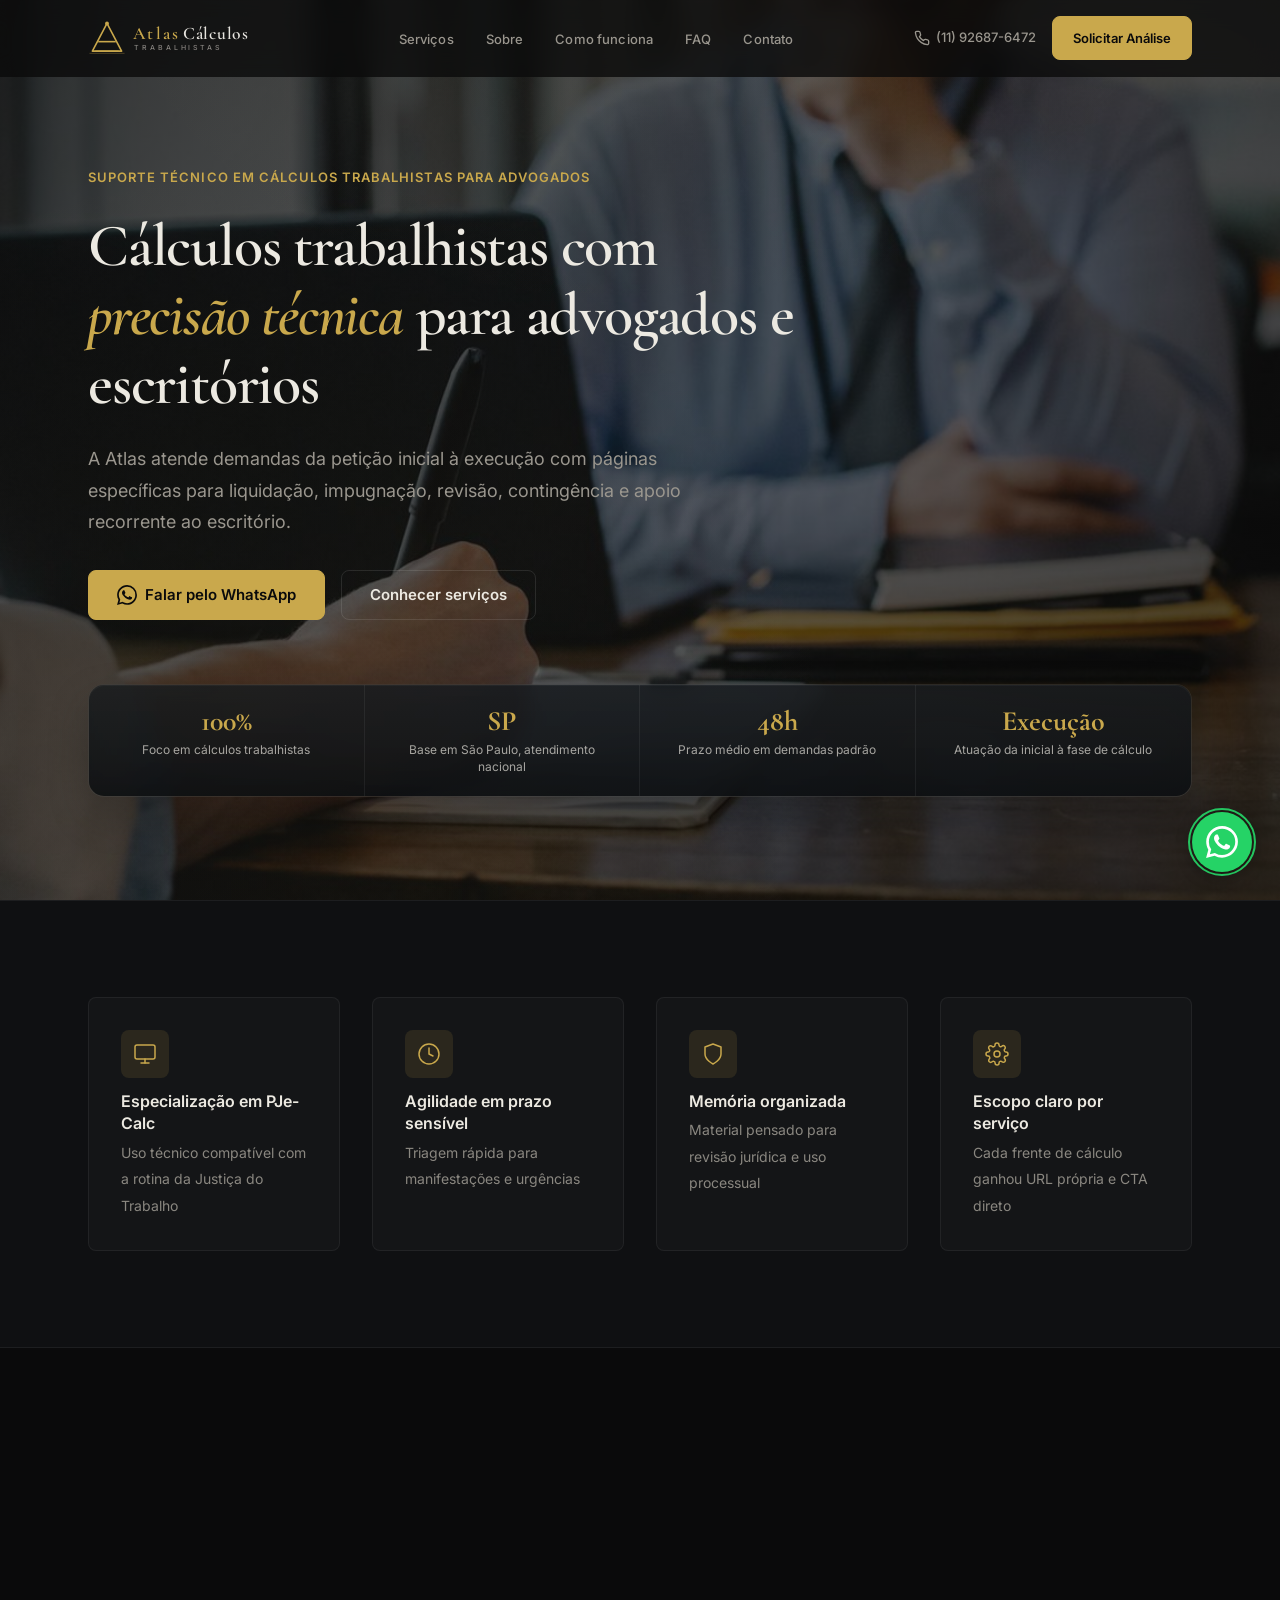
==== commit fba258c9: "Ajusta footer mobile e composição de provas sociais no mobile" ====
--- a/index.html
+++ b/index.html
@@ -1,6 +1,14 @@
 <!DOCTYPE html>
 <html lang="pt-BR">
 <head>
+  <!-- Google tag (gtag.js) -->
+  <script async src="https://www.googletagmanager.com/gtag/js?id=G-YRRCG4PG8Q"></script>
+  <script>
+    window.dataLayer = window.dataLayer || [];
+    function gtag(){dataLayer.push(arguments);}
+    gtag('js', new Date());
+    gtag('config', 'G-YRRCG4PG8Q');
+  </script>
   <meta charset="UTF-8">
   <meta name="viewport" content="width=device-width, initial-scale=1.0">
   <title>Atlas Cálculos Trabalhistas | Liquidação, Impugnação e Revisão</title>
@@ -21,8 +29,12 @@
   <link rel="canonical" href="https://atlascalculos.com.br/">
   <meta name="theme-color" content="#0a0a0b">
   <link rel="icon" href="/favicon.ico" sizes="any">
-  <link rel="icon" type="image/png" href="/icon-192.png">
-  <link rel="apple-touch-icon" href="/icon-192.png">
+  <link rel="icon" type="image/svg+xml" href="/favicon.svg">
+  <link rel="icon" type="image/png" sizes="32x32" href="/favicon-32x32.png">
+  <link rel="icon" type="image/png" sizes="16x16" href="/favicon-16x16.png">
+  <link rel="icon" type="image/png" sizes="192x192" href="/icon-192.png">
+  <link rel="apple-touch-icon" sizes="180x180" href="/apple-touch-icon.png">
+  <link rel="manifest" href="/site.webmanifest">
   <link rel="preload" as="image" href="/images/hero/hero-banner-1440.jpg" imagesrcset="/images/hero/hero-banner-768.jpg 768w, /images/hero/hero-banner-1440.jpg 1440w" imagesizes="100vw">
   <link rel="preconnect" href="https://fonts.googleapis.com">
   <link rel="preconnect" href="https://fonts.gstatic.com" crossorigin>
@@ -39,7 +51,9 @@
         "url": "https://atlascalculos.com.br/",
         "logo": {
           "@type": "ImageObject",
-          "url": "https://atlascalculos.com.br/icon-192.png"
+          "url": "https://atlascalculos.com.br/icon-512.png",
+          "width": 512,
+          "height": 512
         },
         "image": "https://atlascalculos.com.br/og-image.jpg",
         "email": "contato@atlascalculos.com.br",
@@ -794,11 +808,20 @@
               <li><a href="/calculos-para-advogados/">Cálculos para advogados</a></li>
             </ul>
           </div>
-          <div class="footer__col">
+          <div class="footer__col footer__col--contact">
             <p class="footer__heading">Contato</p>
             <ul>
-              <li><a href="https://wa.me/5511926876472?text=Ol%C3%A1%2C%20gostaria%20de%20solicitar%20uma%20an%C3%A1lise%20t%C3%A9cnica." target="_blank" rel="noopener noreferrer">WhatsApp: (11) 92687-6472</a></li>
-              <li><a href="mailto:contato@atlascalculos.com.br">contato@atlascalculos.com.br</a></li>
+              <li>
+                <a href="https://wa.me/5511926876472?text=Ol%C3%A1%2C%20gostaria%20de%20solicitar%20uma%20an%C3%A1lise%20t%C3%A9cnica." class="footer__contact-link footer__contact-link--whatsapp" target="_blank" rel="noopener noreferrer">
+                  <span class="footer__contact-label">WhatsApp:</span>
+                  <span class="footer__contact-value footer__contact-value--phone">(11) 92687-6472</span>
+                </a>
+              </li>
+              <li>
+                <a href="mailto:contato@atlascalculos.com.br" class="footer__contact-link footer__contact-link--email">
+                  <span class="footer__contact-value footer__contact-value--email">contato@atlascalculos.com.br</span>
+                </a>
+              </li>
               <li><a href="/politica-de-privacidade/">Política de Privacidade</a></li>
             </ul>
           </div>
--- a/css/styles.css
+++ b/css/styles.css
@@ -975,26 +975,46 @@
   z-index: 1;
   display: grid;
   grid-template-columns: 1fr;
-  gap: var(--space-2xl);
-  align-items: center;
+  gap: clamp(32px, 5vw, var(--space-2xl));
+  align-items: center;
+}
+
+.testimonials__intro {
+  display: grid;
+  align-content: start;
+  gap: clamp(10px, 1.4vw, 18px);
+  max-width: min(100%, 29rem);
+}
+
+.testimonials__intro .section-header__label {
+  margin-bottom: 0;
 }
 
 @media (min-width: 1024px) {
   .testimonials__grid {
-    grid-template-columns: minmax(0, 340px) minmax(0, 1fr);
-    gap: var(--space-4xl);
+    grid-template-columns: minmax(0, 370px) minmax(0, 1fr);
+    gap: clamp(56px, 5vw, var(--space-4xl));
+  }
+
+  .testimonials__intro {
+    align-self: start;
+    padding-top: clamp(18px, 2vw, 34px);
   }
 }
 
 .testimonials__title {
-  margin-bottom: var(--space-md);
-  max-width: 12ch;
+  margin-bottom: 0;
+  max-width: 13.5ch;
+  line-height: 1.02;
+  letter-spacing: -0.025em;
+  text-wrap: balance;
 }
 
 .testimonials__lead {
-  max-width: 40ch;
-  font-size: 1rem;
-  line-height: 1.78;
+  max-width: 34ch;
+  font-size: clamp(0.98rem, 1.05vw, 1.05rem);
+  line-height: 1.68;
+  text-wrap: pretty;
 }
 
 .testimonial-carousel {
@@ -1203,6 +1223,34 @@
 }
 
 @media (max-width: 767px) {
+  .testimonials__grid {
+    gap: 28px;
+  }
+
+  .testimonials__intro {
+    justify-self: center;
+    width: 100%;
+    max-width: min(100%, 30rem);
+    gap: 14px;
+    margin-inline: auto;
+    padding-inline: 0;
+    text-align: center;
+  }
+
+  .testimonials__title {
+    max-width: 9.5ch;
+    margin-inline: auto;
+    font-size: clamp(2.15rem, 11vw, 2.85rem);
+    line-height: 0.98;
+  }
+
+  .testimonials__lead {
+    max-width: 34ch;
+    margin-inline: auto;
+    font-size: 0.97rem;
+    line-height: 1.58;
+  }
+
   .testimonial-carousel__header,
   .testimonial-carousel__footer {
     flex-direction: column;
@@ -1990,6 +2038,24 @@
   color: var(--gold);
 }
 
+.footer__contact-link {
+  display: inline-flex;
+  flex-wrap: wrap;
+  align-items: baseline;
+  gap: 2px 0.35rem;
+  max-width: 100%;
+}
+
+.footer__contact-label,
+.footer__contact-value--phone {
+  white-space: nowrap;
+}
+
+.footer__contact-value--email {
+  min-width: 0;
+  overflow-wrap: anywhere;
+}
+
 .footer__bottom {
   display: flex;
   flex-wrap: wrap;
@@ -2041,6 +2107,16 @@
 
 .footer__legal a:hover {
   color: var(--gold);
+}
+
+@media (max-width: 479px) {
+  .footer__col--contact {
+    grid-column: 1 / -1;
+  }
+
+  .footer__contact-link {
+    display: flex;
+  }
 }
 
 /* ---------- WHATSAPP FLOAT ---------- */
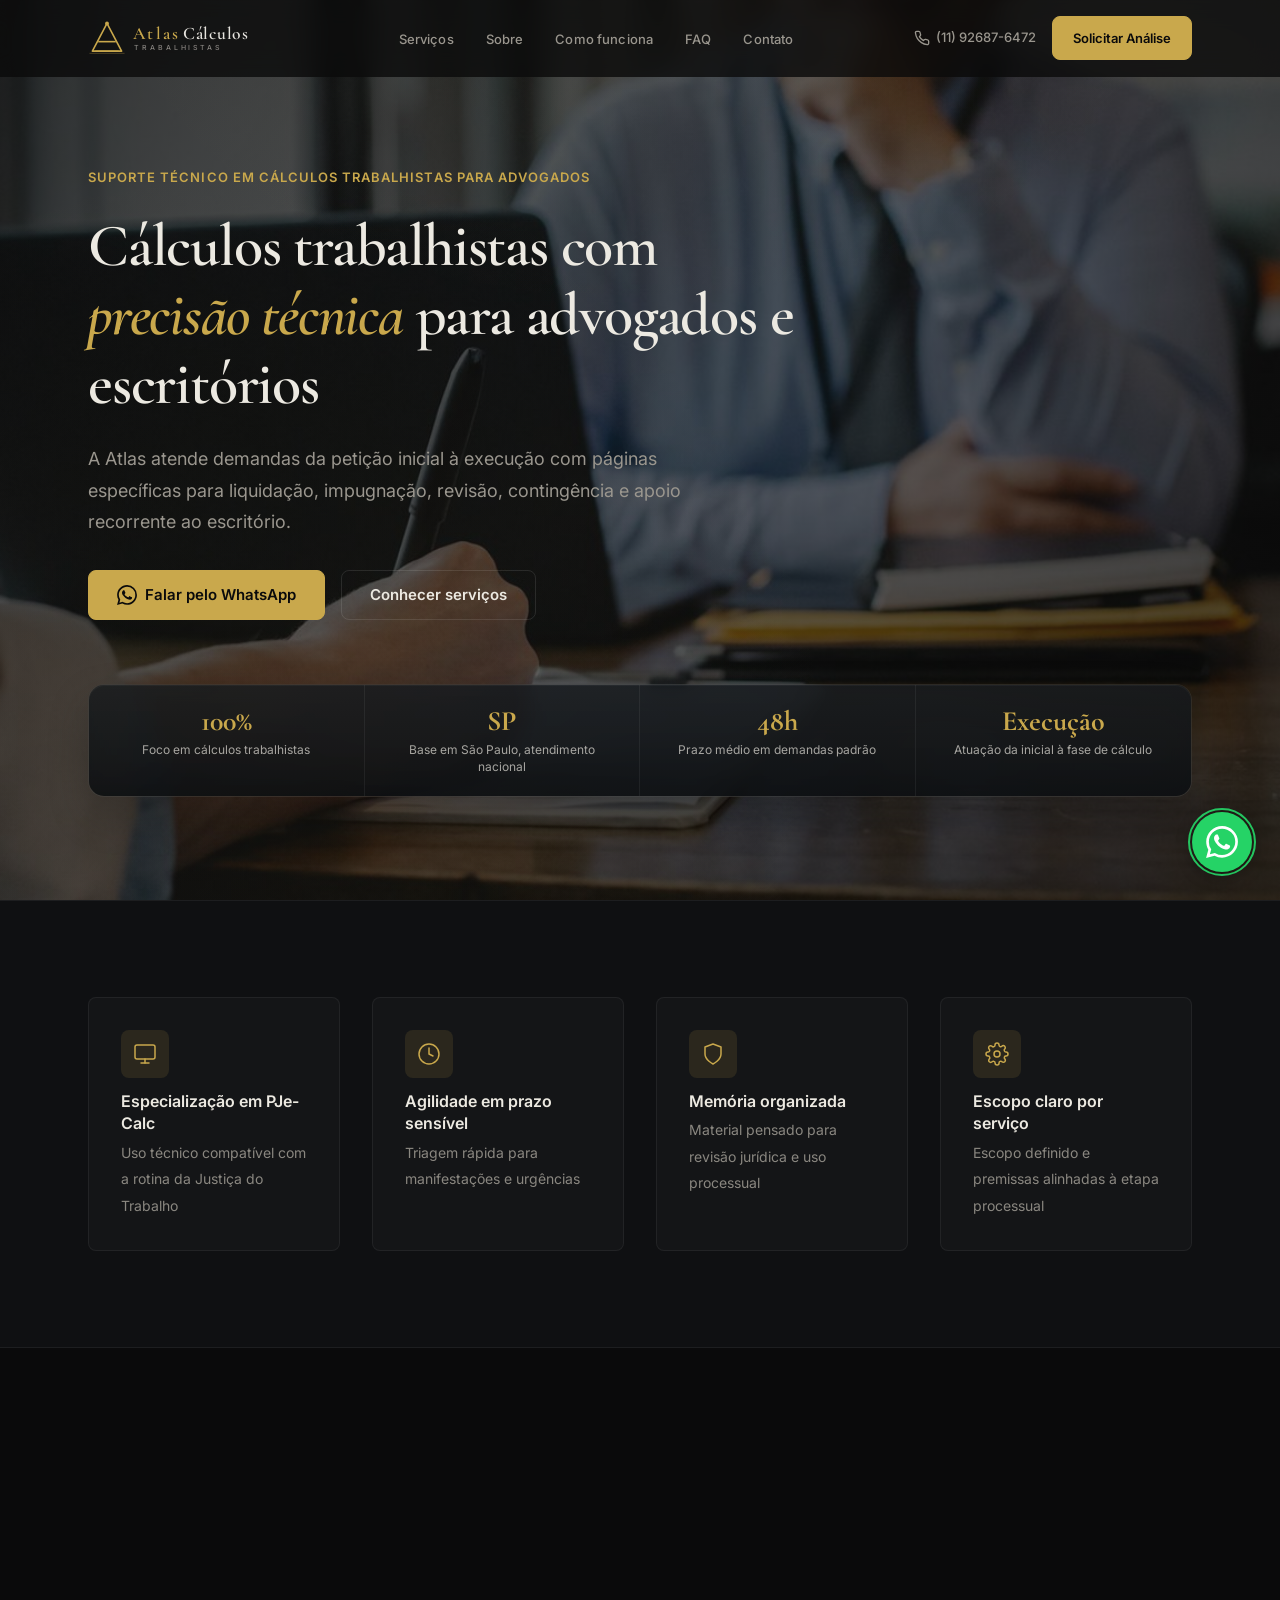
==== commit b25c99ae: "Refina copy institucional da home" ====
--- a/index.html
+++ b/index.html
@@ -258,7 +258,7 @@
             </div>
             <div class="trust__text">
               <strong>Escopo claro por serviço</strong>
-              <span>Cada frente de cálculo ganhou URL própria e CTA direto</span>
+              <span>Escopo definido e premissas alinhadas à etapa processual</span>
             </div>
           </div>
         </div>
@@ -271,7 +271,7 @@
         <div class="section-header" data-animate>
           <span class="section-header__label">Serviços</span>
           <h2 class="section-header__title">Frentes de cálculo organizadas por etapa do processo</h2>
-          <p class="section-header__lead">A home apresenta a Atlas e distribui a navegação. Cada serviço abaixo leva para uma página própria, com conteúdo específico, FAQ e CTA dedicado.</p>
+          <p class="section-header__lead">Os serviços da Atlas acompanham etapas recorrentes do contencioso trabalhista, com escopo técnico definido para apoiar o advogado desde a estimativa inicial até a liquidação, revisão, impugnação e contingência.</p>
         </div>
 
         <div class="services__grid">
@@ -377,7 +377,7 @@
           <div class="testimonials__intro" data-animate>
             <span class="section-header__label">Provas sociais</span>
             <h2 class="testimonials__title" id="testimonials-title">Confiança percebida por quem vive a rotina trabalhista</h2>
-            <p class="testimonials__lead">Após a visão geral dos serviços, os depoimentos entram como reforço de credibilidade sem competir com a leitura técnica. A estrutura abaixo já está pronta para receber textos reais autorizados quando forem aprovados.</p>
+            <p class="testimonials__lead">Os depoimentos refletem a experiência de advogados e escritórios que buscam uma frente de cálculo confiável, responsiva e tecnicamente consistente para apoiar a rotina trabalhista.</p>
           </div>
 
           <div class="testimonial-carousel" data-carousel data-autoplay="6800" data-animate aria-roledescription="carousel" aria-label="Depoimentos de clientes e parceiros">
@@ -477,9 +477,9 @@
           <div class="about__content" data-animate>
             <span class="section-header__label">Sobre a Atlas</span>
             <h2 class="about__title">Especialização técnica para a fase de cálculo trabalhista</h2>
-            <p class="about__text">A Atlas foi estruturada para atender uma dor específica do contencioso trabalhista: a distância entre a estratégia jurídica e a execução técnica dos números. Por isso, cada frente relevante do serviço ganhou uma página própria e uma proposta mais clara de contratação.</p>
-            <p class="about__text">O site continua visualmente sóbrio e institucional, mas agora distribui melhor a autoridade interna entre liquidação, impugnação, revisão, contingência e cálculos iniciais. <strong>Não fazemos de tudo &mdash; fazemos cálculo trabalhista com foco real.</strong></p>
-            <p class="about__text about__text--muted">Com base operacional em São Paulo e atendimento remoto para todo o Brasil, a Atlas atende advogados autônomos e escritórios que precisam de uma frente técnica confiável, ágil e discreta.</p>
+            <p class="about__text">A Atlas atua de forma exclusiva na frente de cálculo trabalhista, oferecendo suporte técnico a advogados e escritórios em demandas que exigem precisão, leitura processual e resposta segura.</p>
+            <p class="about__text">Cada trabalho parte de premissas verificáveis, documentação organizada e critério compatível com a etapa do processo, para que a estratégia jurídica seja acompanhada por números consistentes e defensáveis.</p>
+            <p class="about__text about__text--muted"><strong>Não fazemos de tudo.</strong> Atuamos com foco em liquidação, impugnação, revisão, contingência e cálculos iniciais, com discrição, agilidade e responsabilidade técnica.</p>
             <a href="/calculos-para-advogados/" class="btn btn--primary">Conhecer o modelo de apoio</a>
           </div>
 
@@ -568,7 +568,7 @@
         <div class="section-header" data-animate>
           <span class="section-header__label">Onde a Atlas entra</span>
           <h2 class="section-header__title">Apoio técnico em momentos diferentes da rotina trabalhista</h2>
-          <p class="section-header__lead">As páginas internas organizam a navegação por intenção de busca e também espelham como o serviço aparece no dia a dia dos escritórios.</p>
+          <p class="section-header__lead">A Atlas entra nos pontos críticos da demanda, quando o processo exige cálculo confiável para orientar estratégia, sustentar manifestações ou revisar contas com segurança e critério técnico.</p>
         </div>
 
         <div class="differentials__grid">
@@ -709,7 +709,7 @@
           <div class="contact__info" data-animate>
             <span class="section-header__label">Contato</span>
             <h2 class="contact__title">Envie o caso e receba o enquadramento técnico</h2>
-            <p class="contact__lead">Atendimento remoto para advogados e escritórios de todo o Brasil. Base operacional em São Paulo. Na home, a privacidade aparece só como aviso resumido e link para a página dedicada.</p>
+            <p class="contact__lead">Atendimento remoto para advogados e escritórios de todo o Brasil, com base operacional em São Paulo. A análise inicial ajuda a definir o escopo técnico, os documentos necessários e a forma mais adequada de conduzir a demanda.</p>
 
             <div class="contact__channels">
               <a href="https://wa.me/5511926876472?text=Ol%C3%A1%2C%20gostaria%20de%20solicitar%20uma%20an%C3%A1lise%20t%C3%A9cnica." class="contact-channel" target="_blank" rel="noopener noreferrer">
